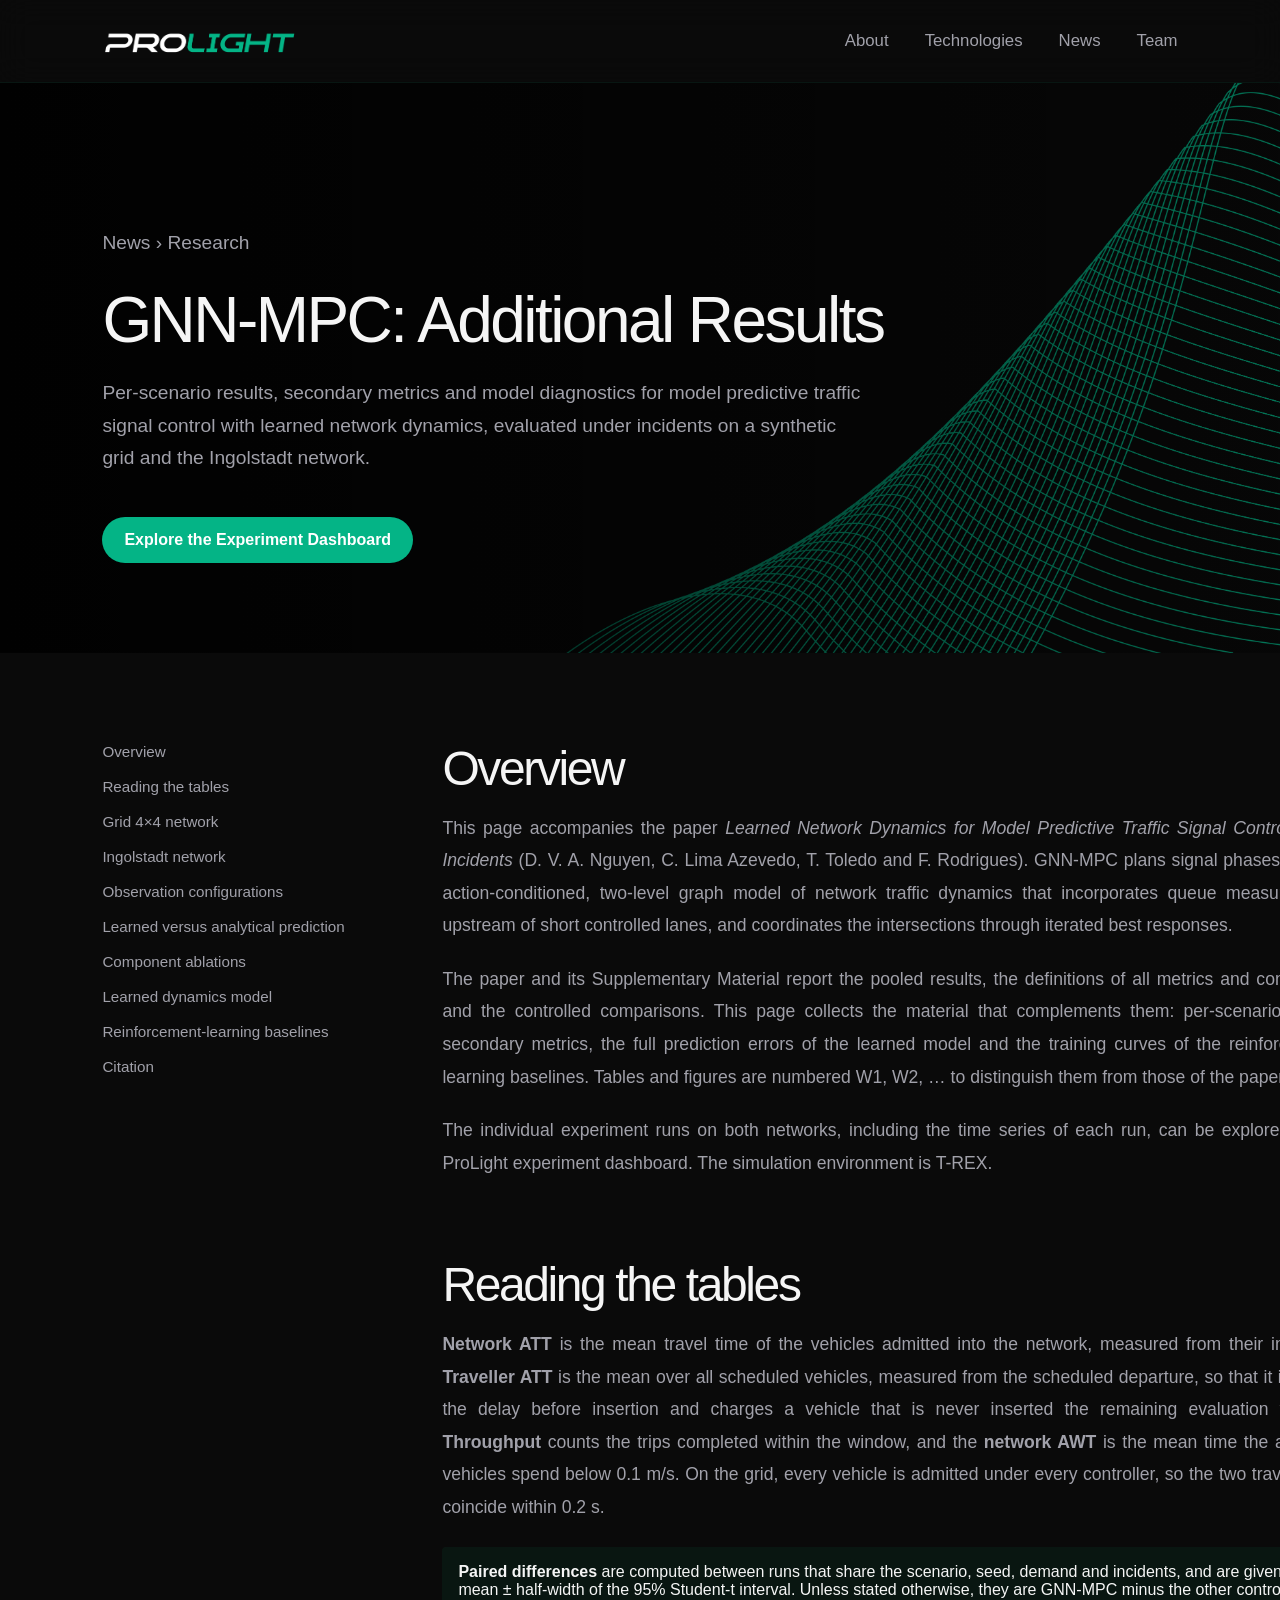
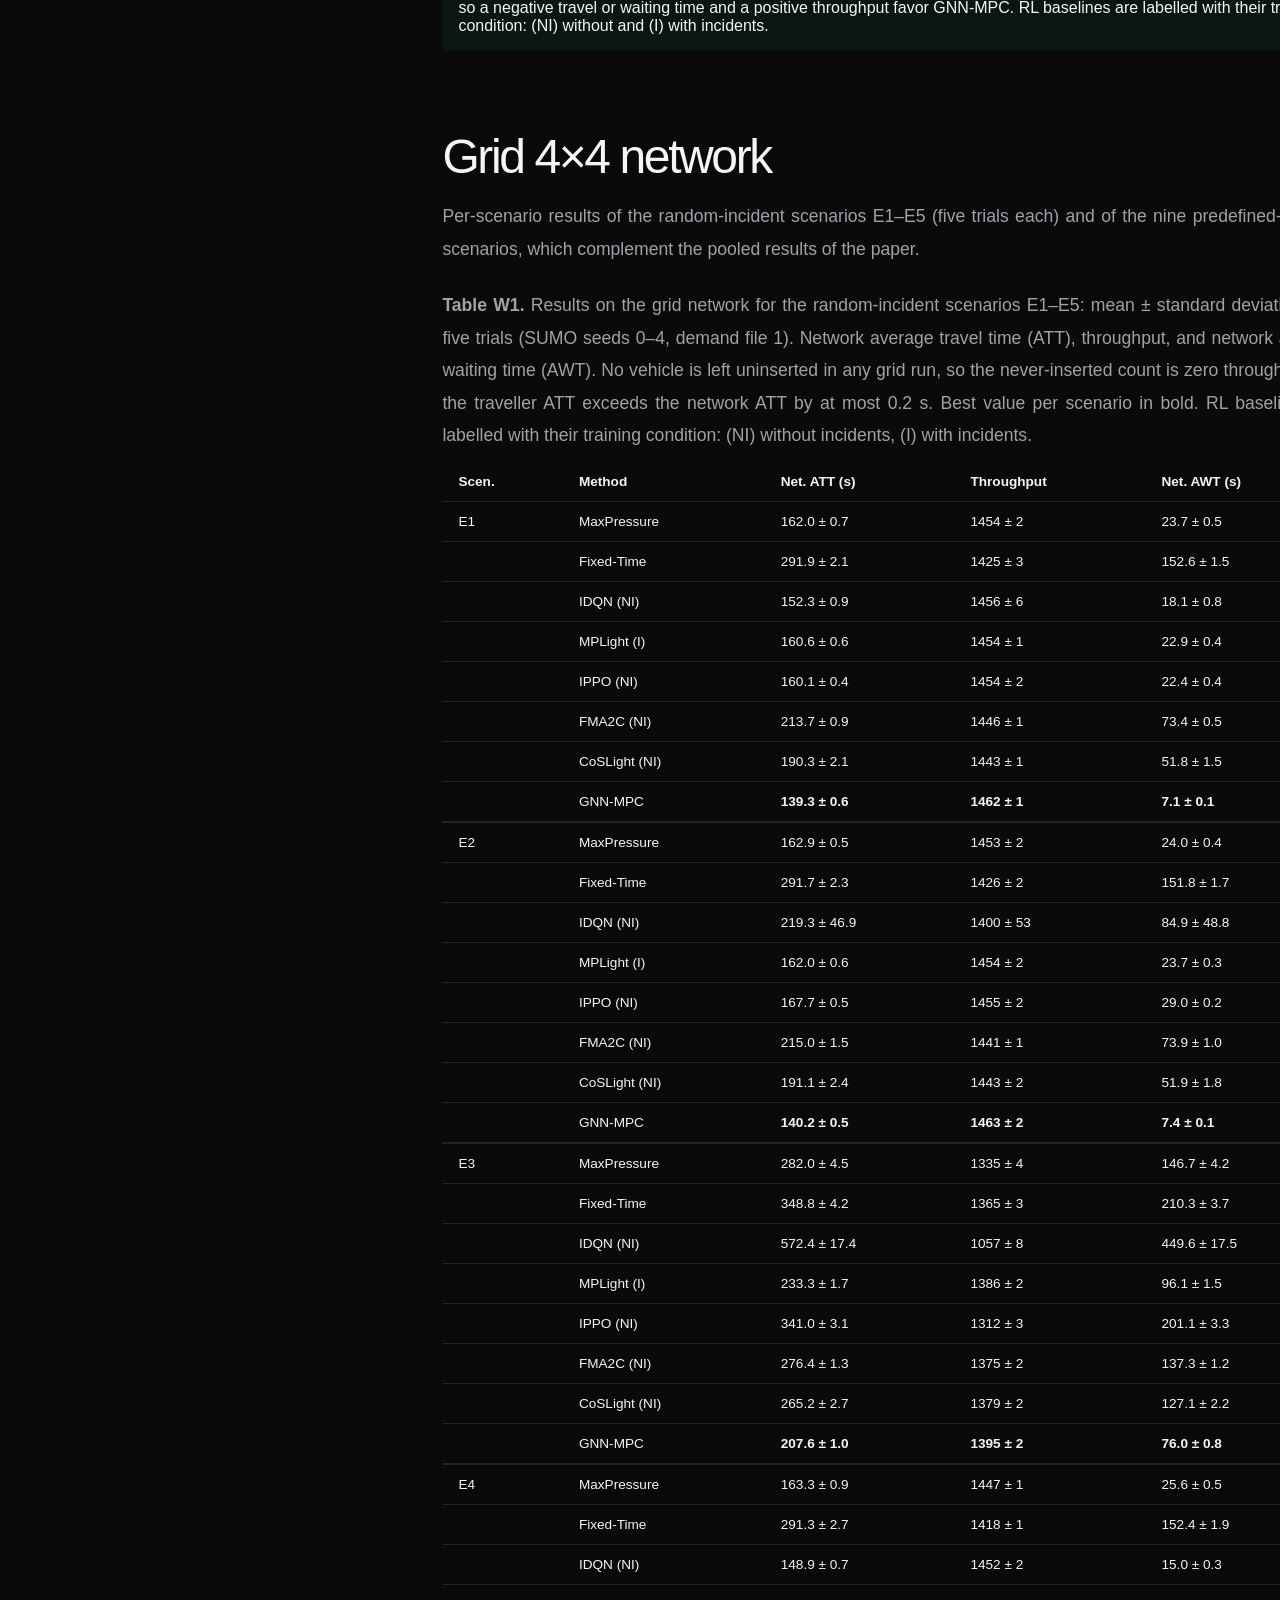
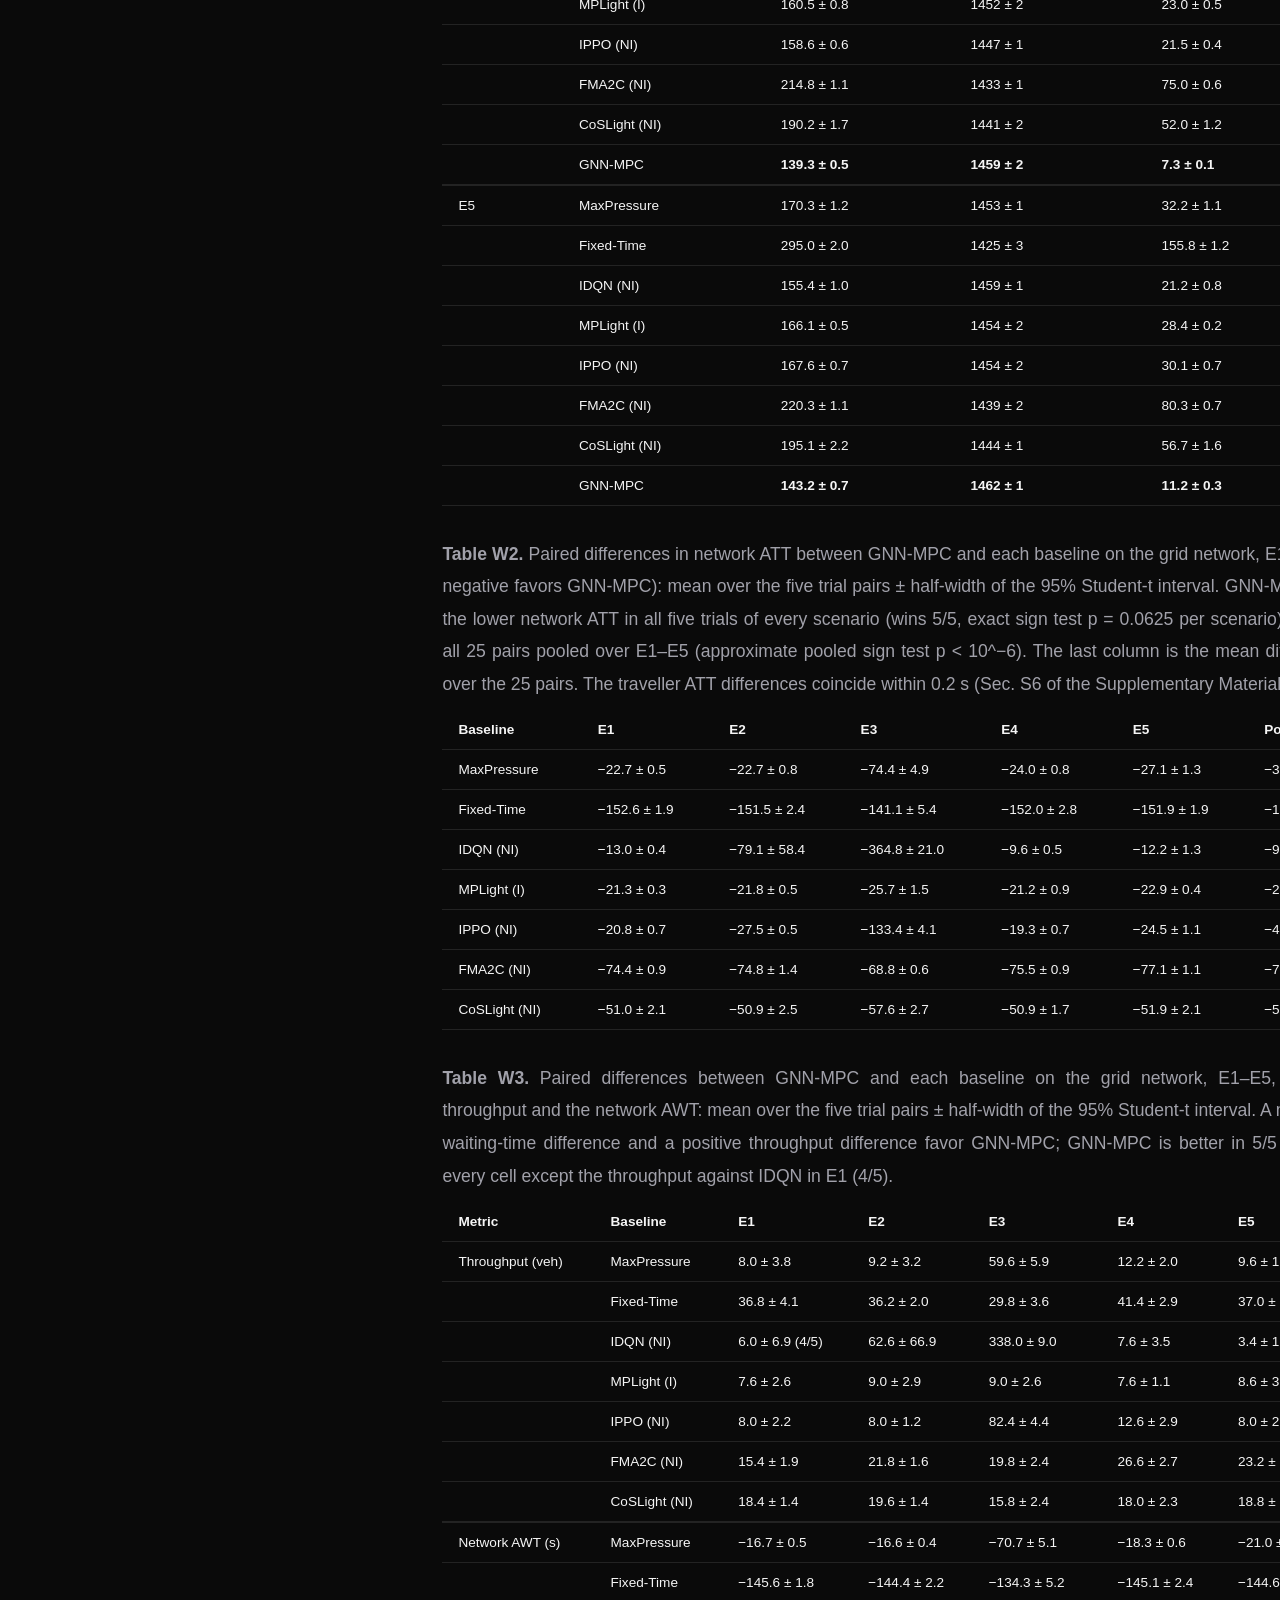
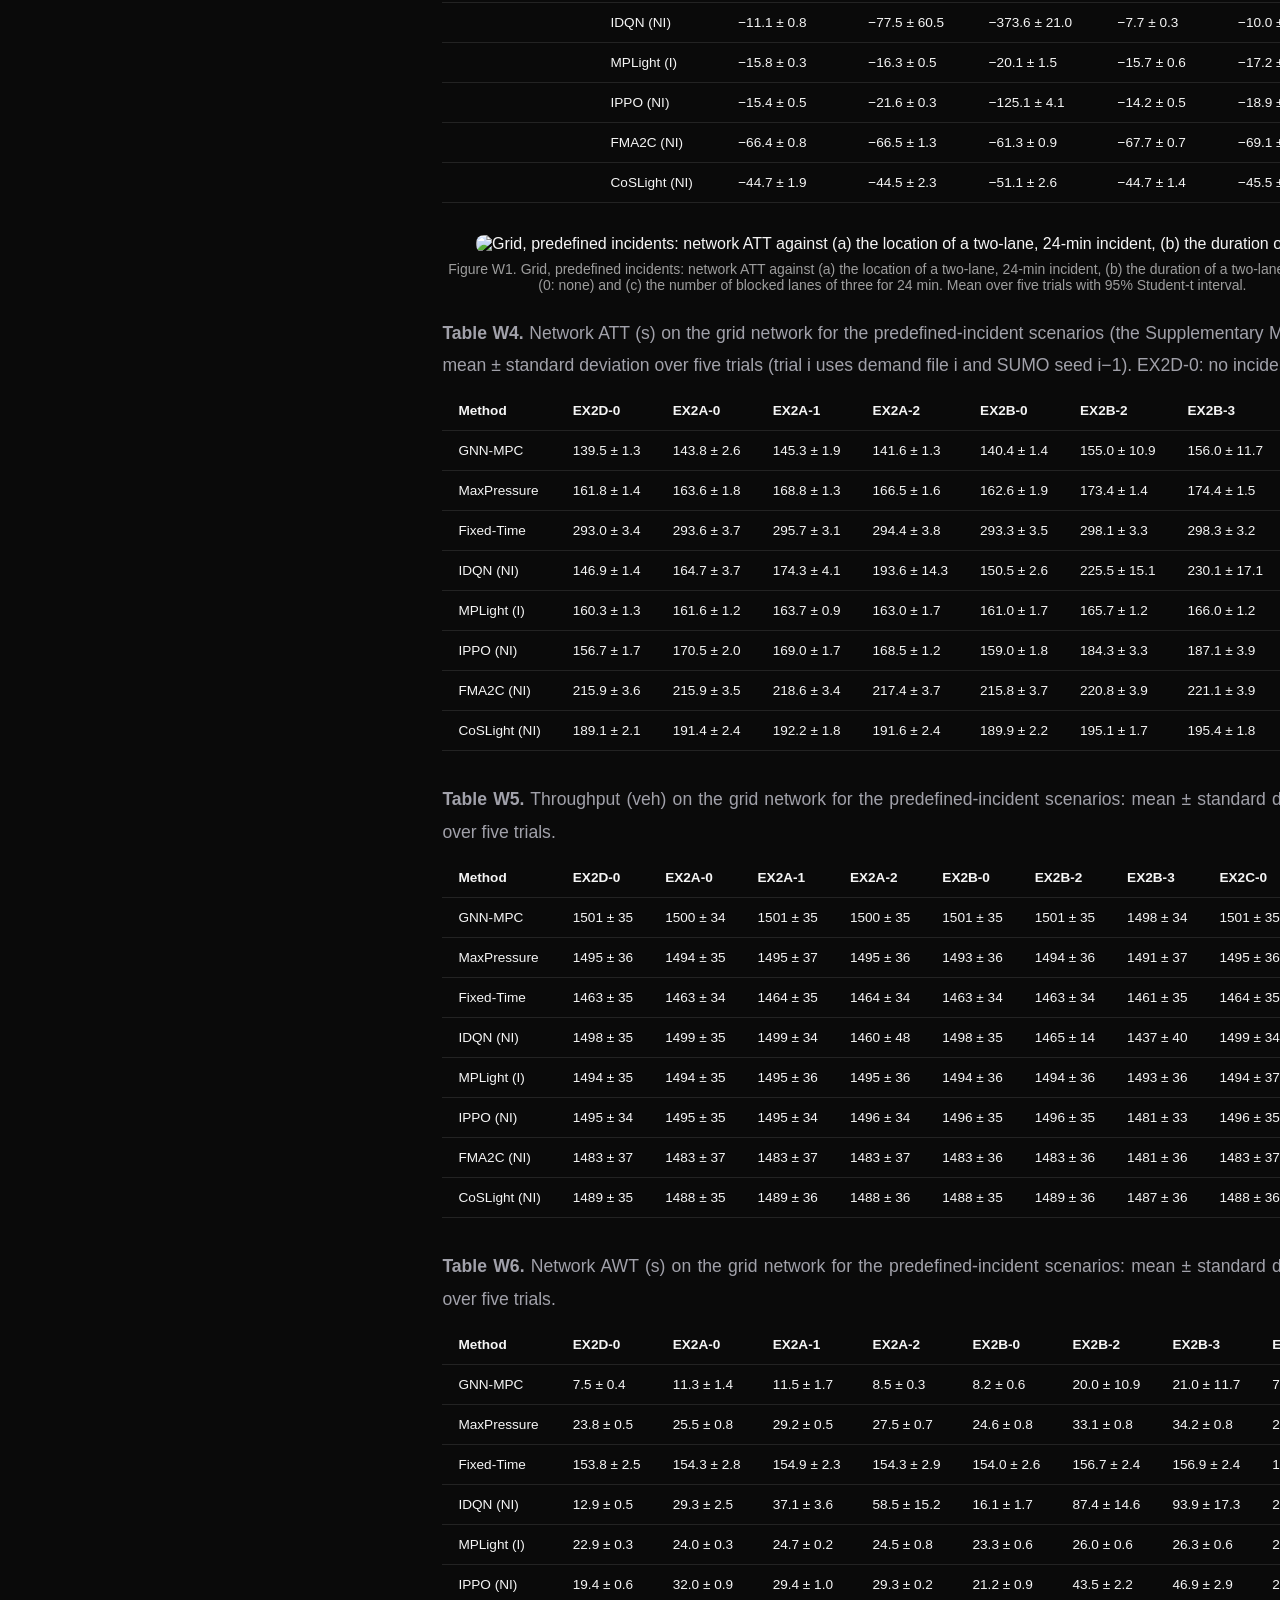
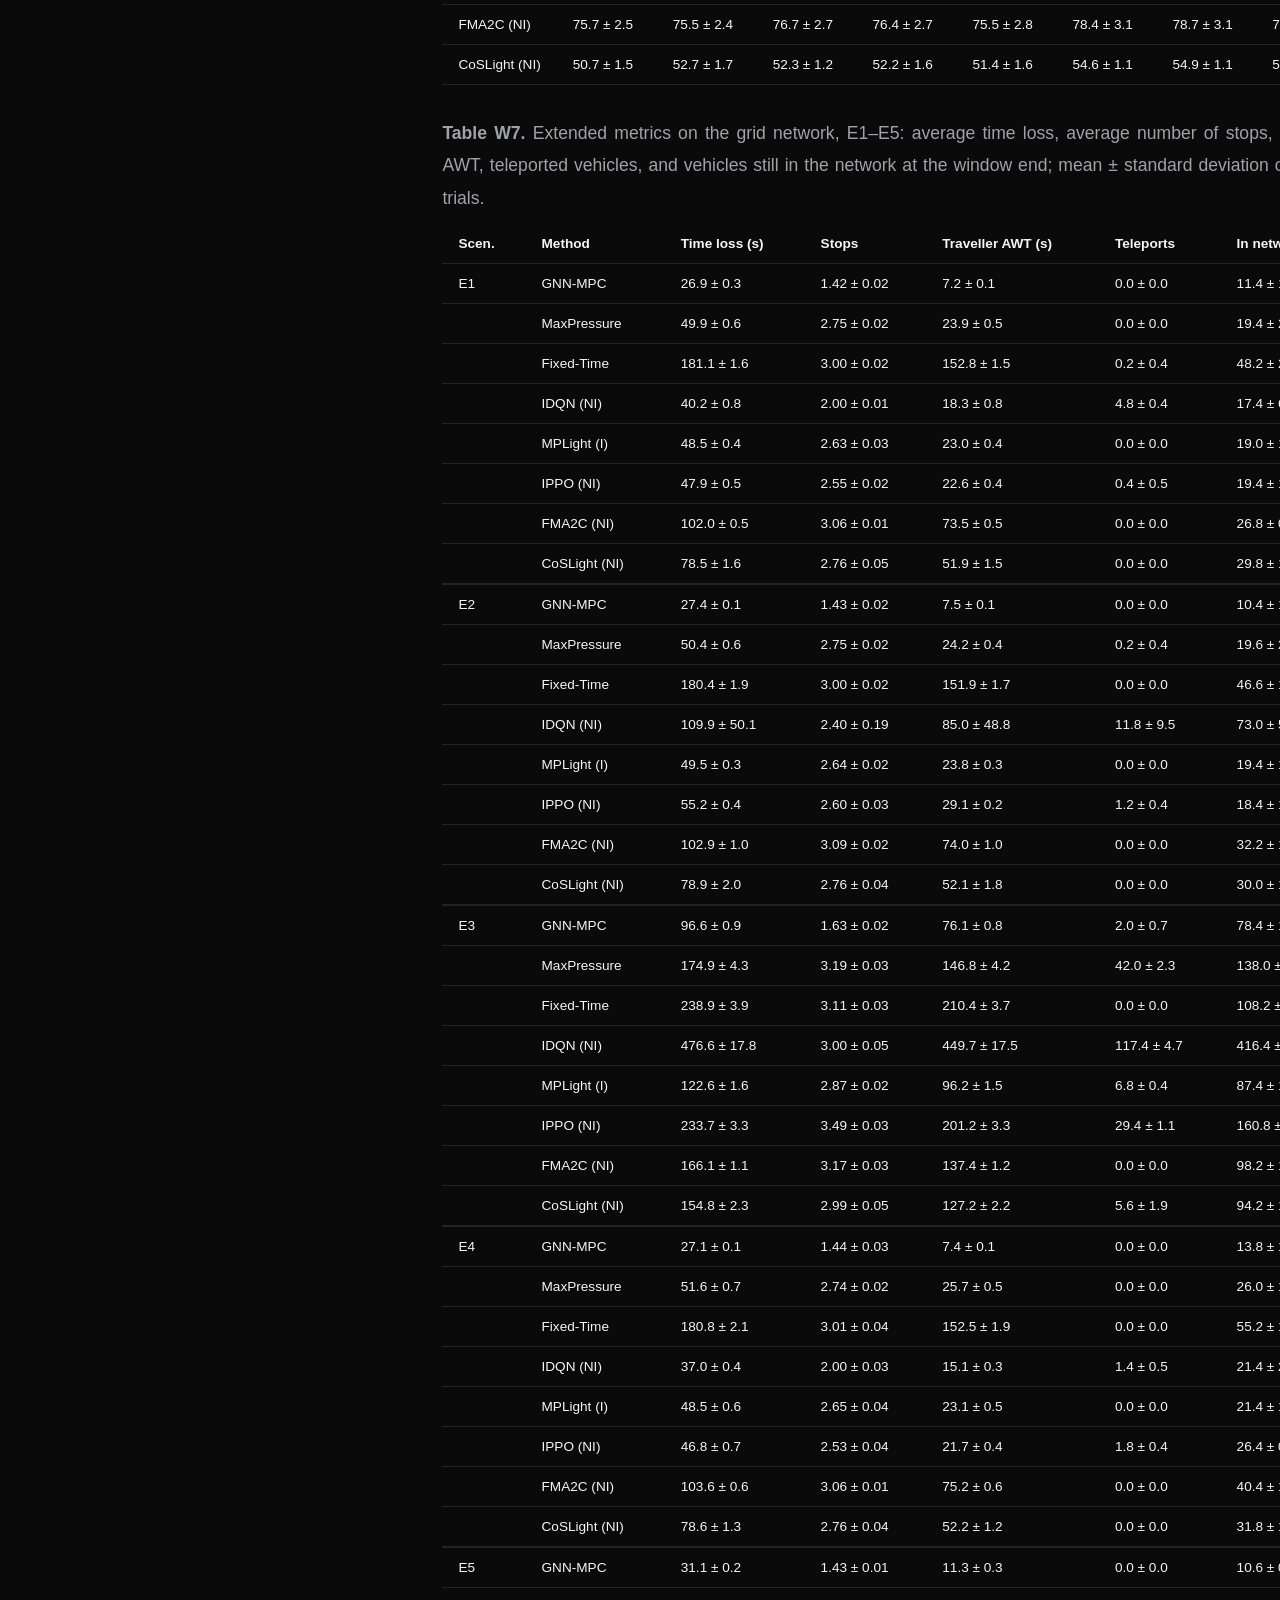
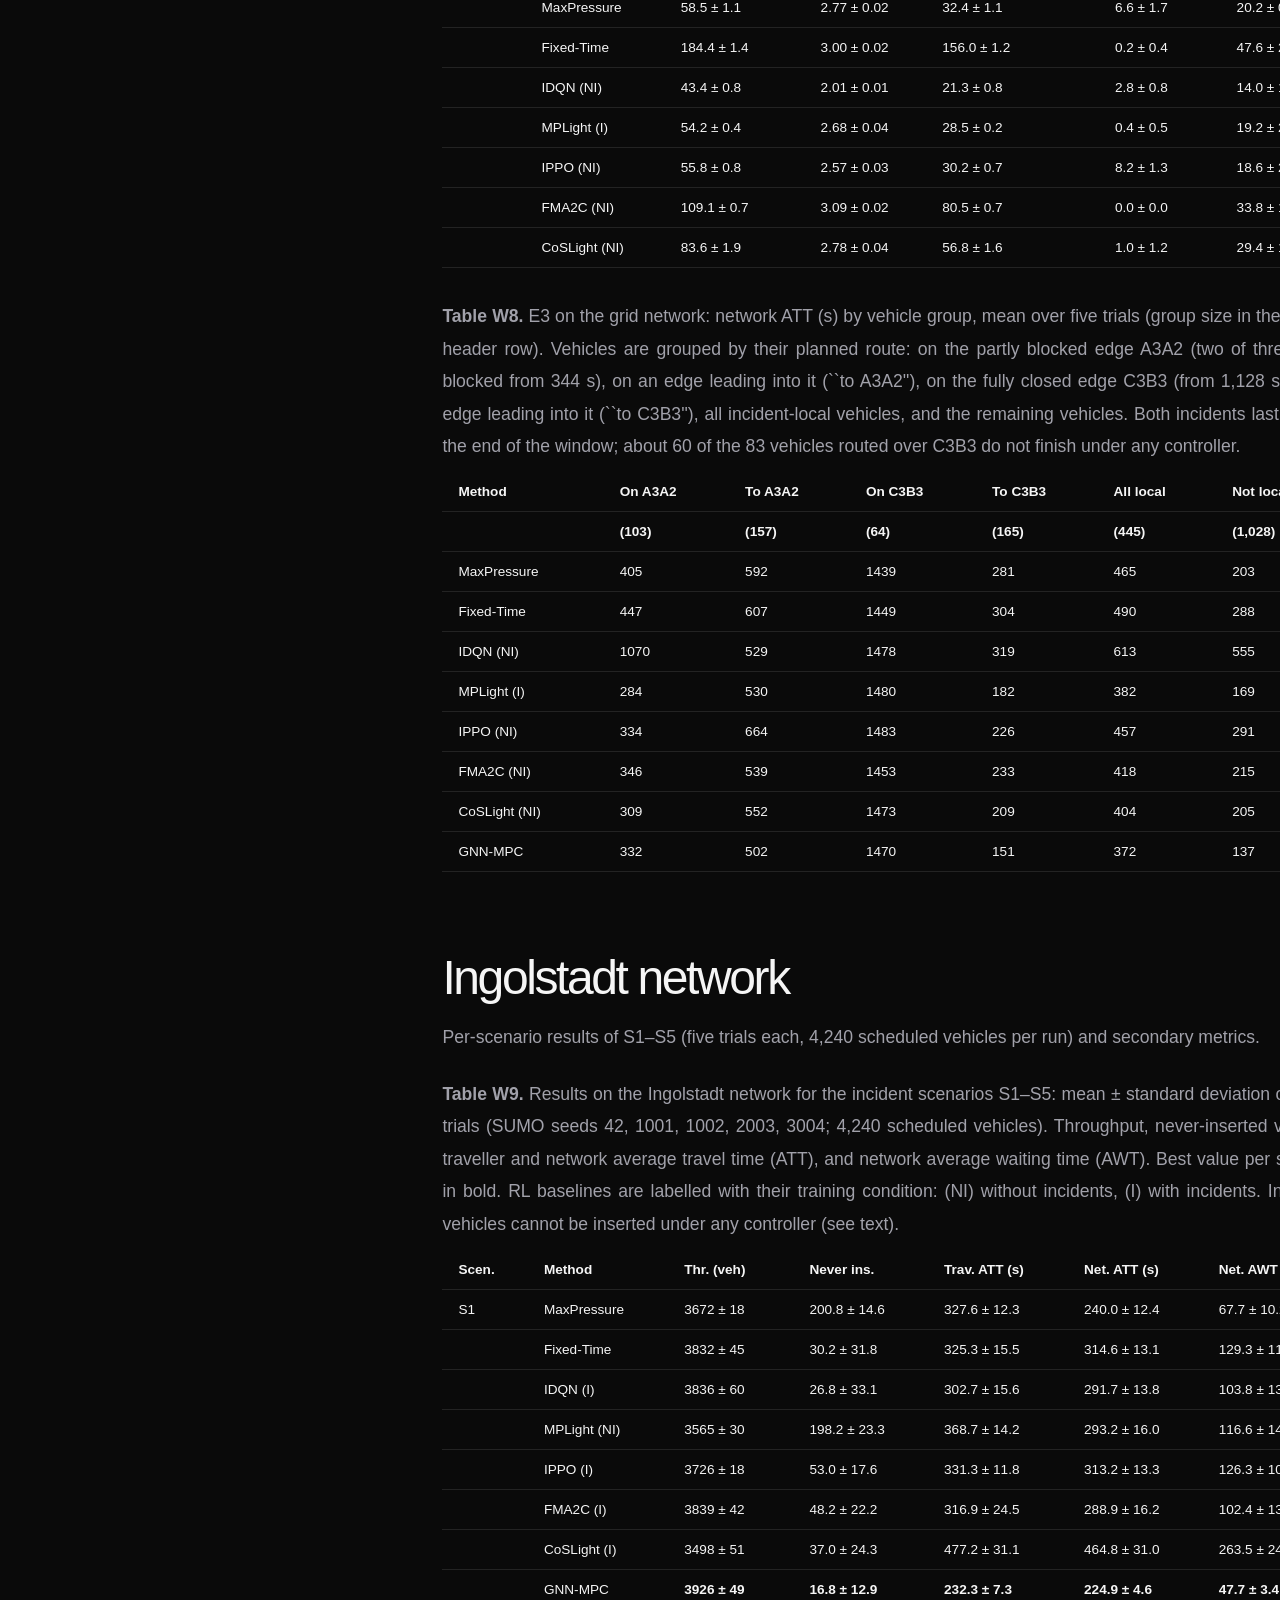
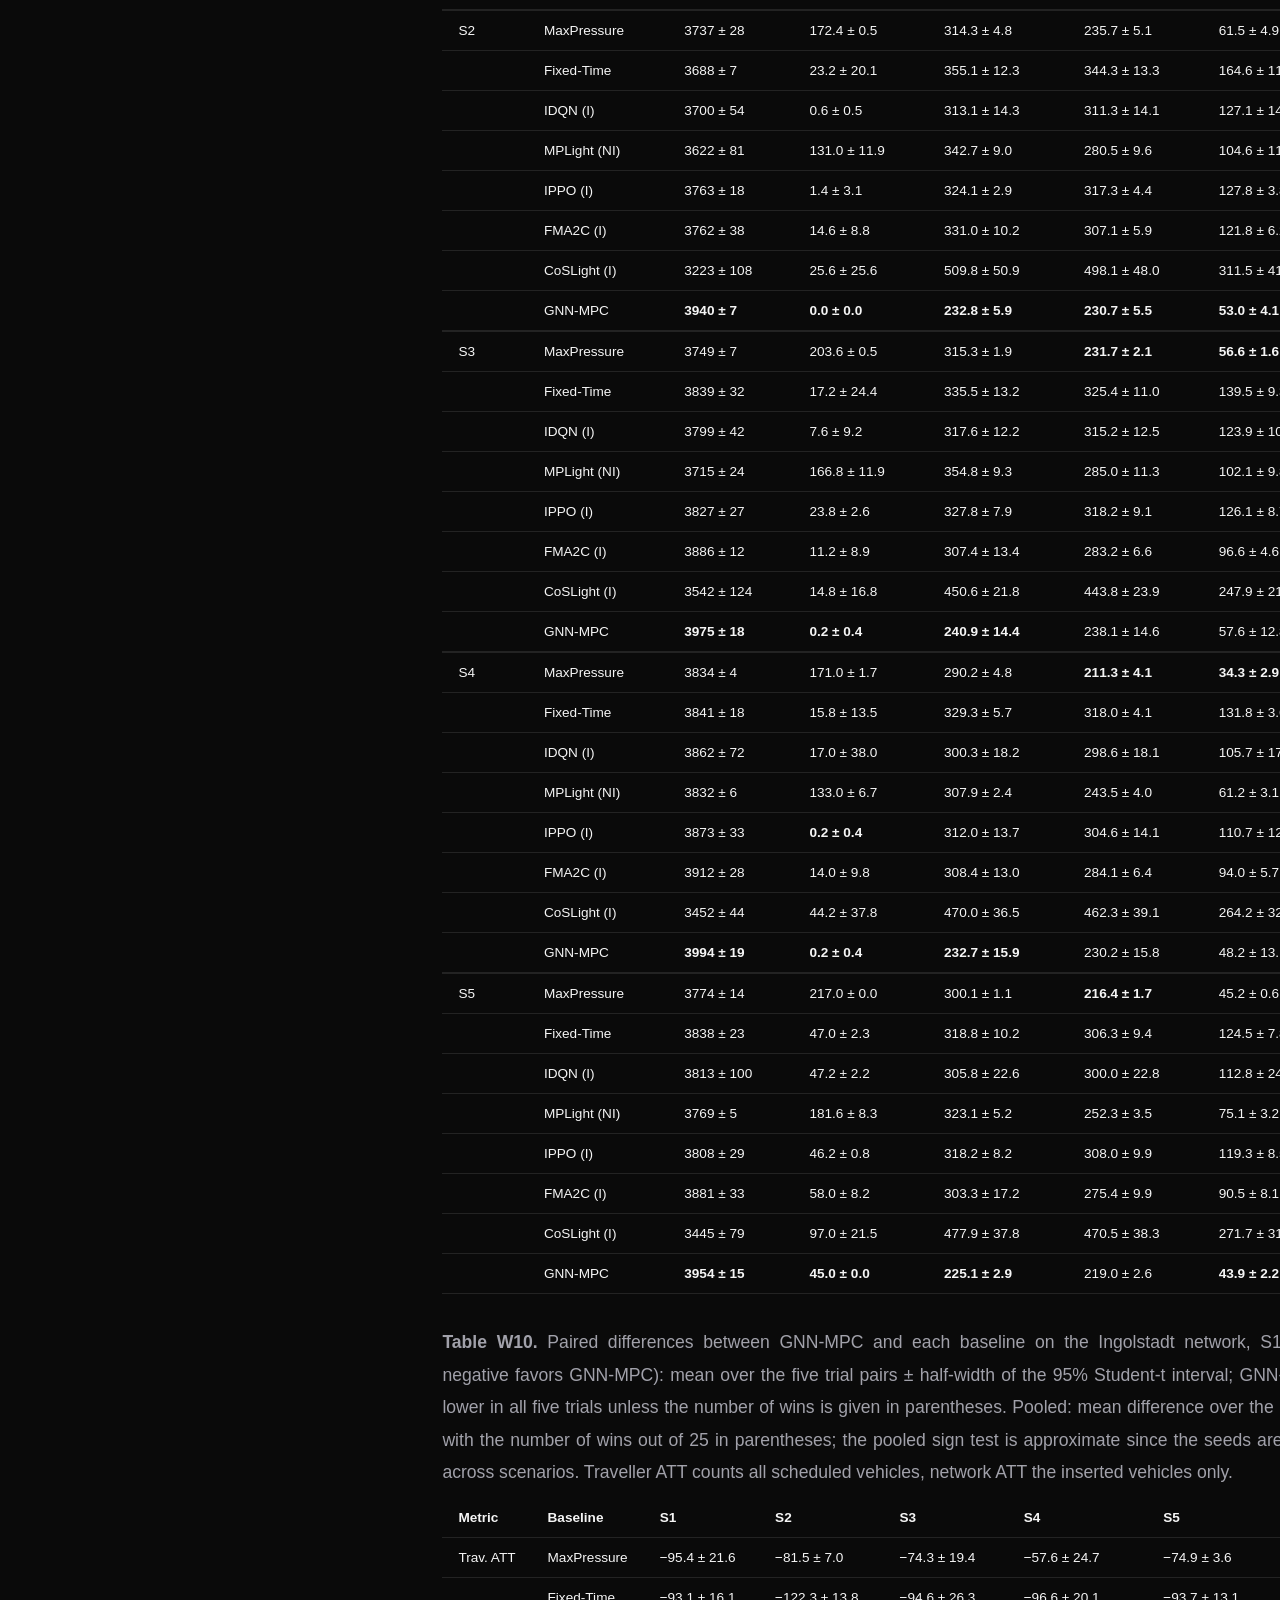
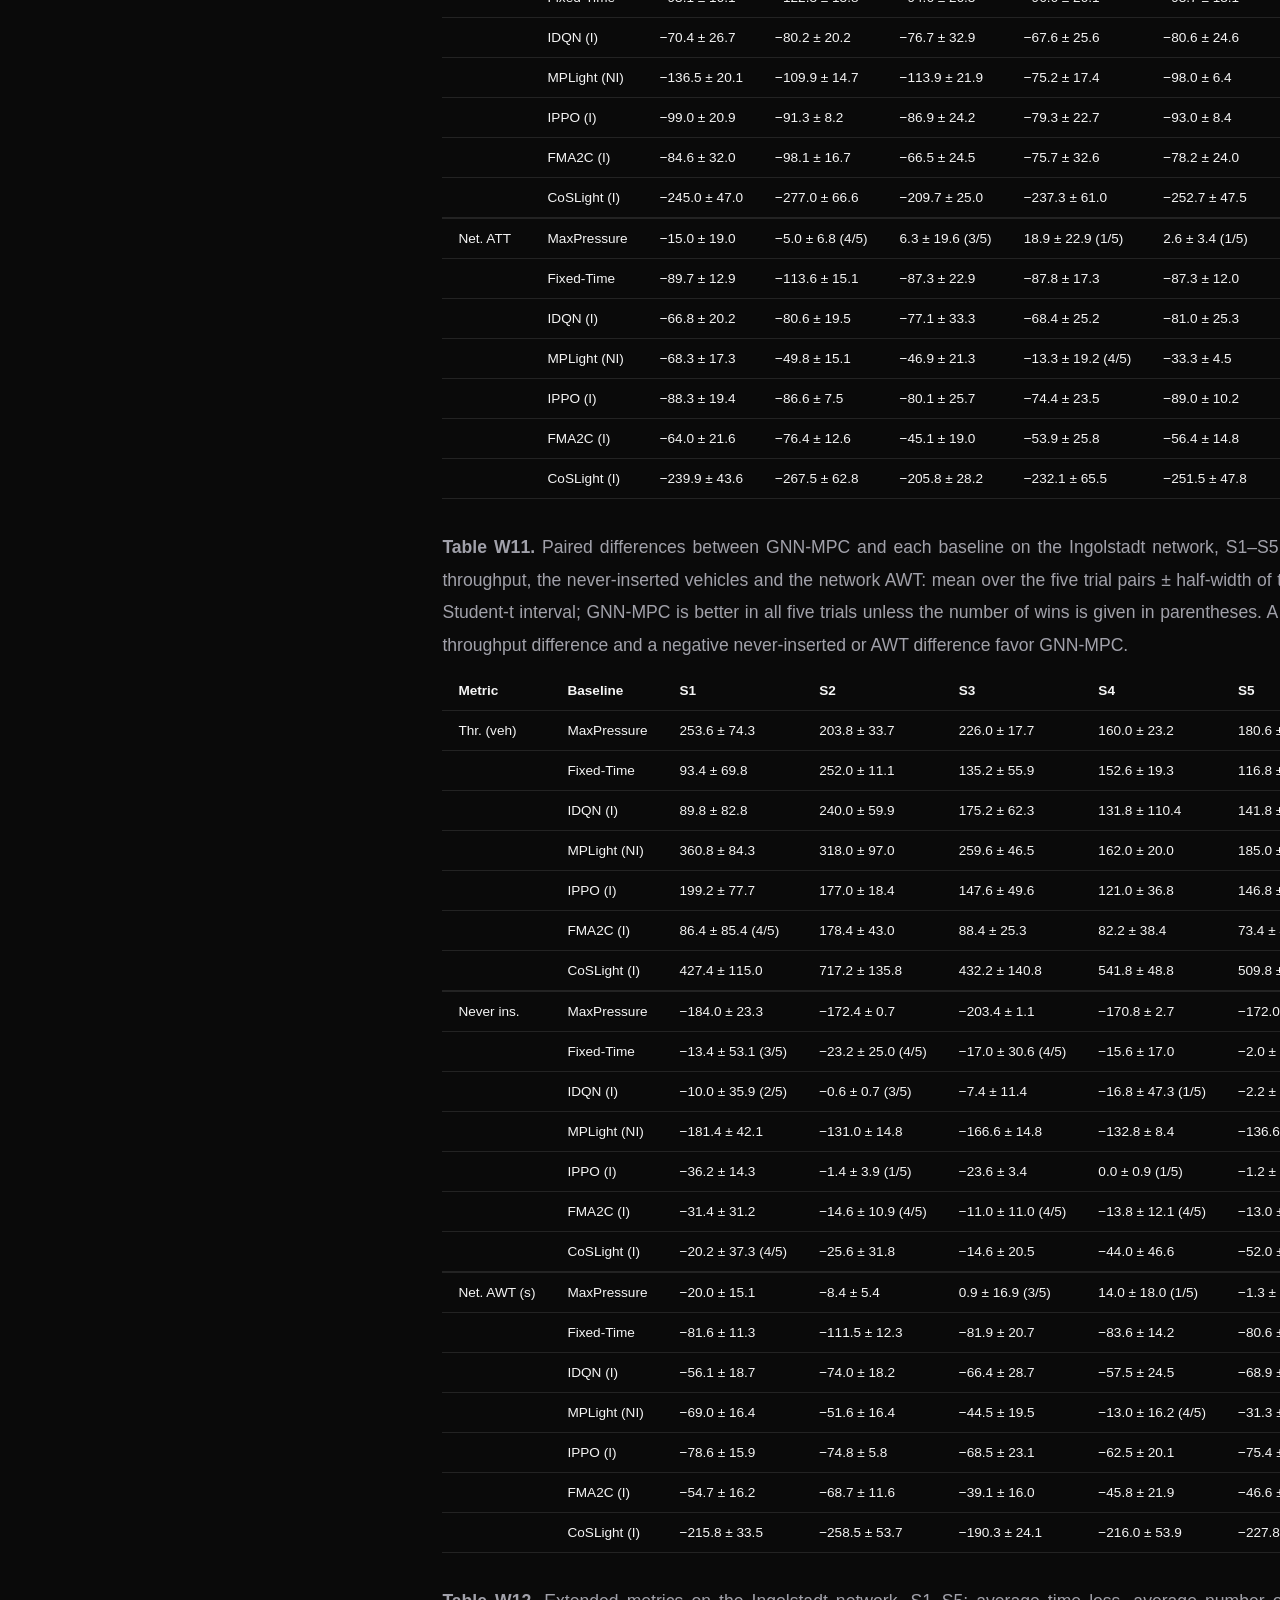
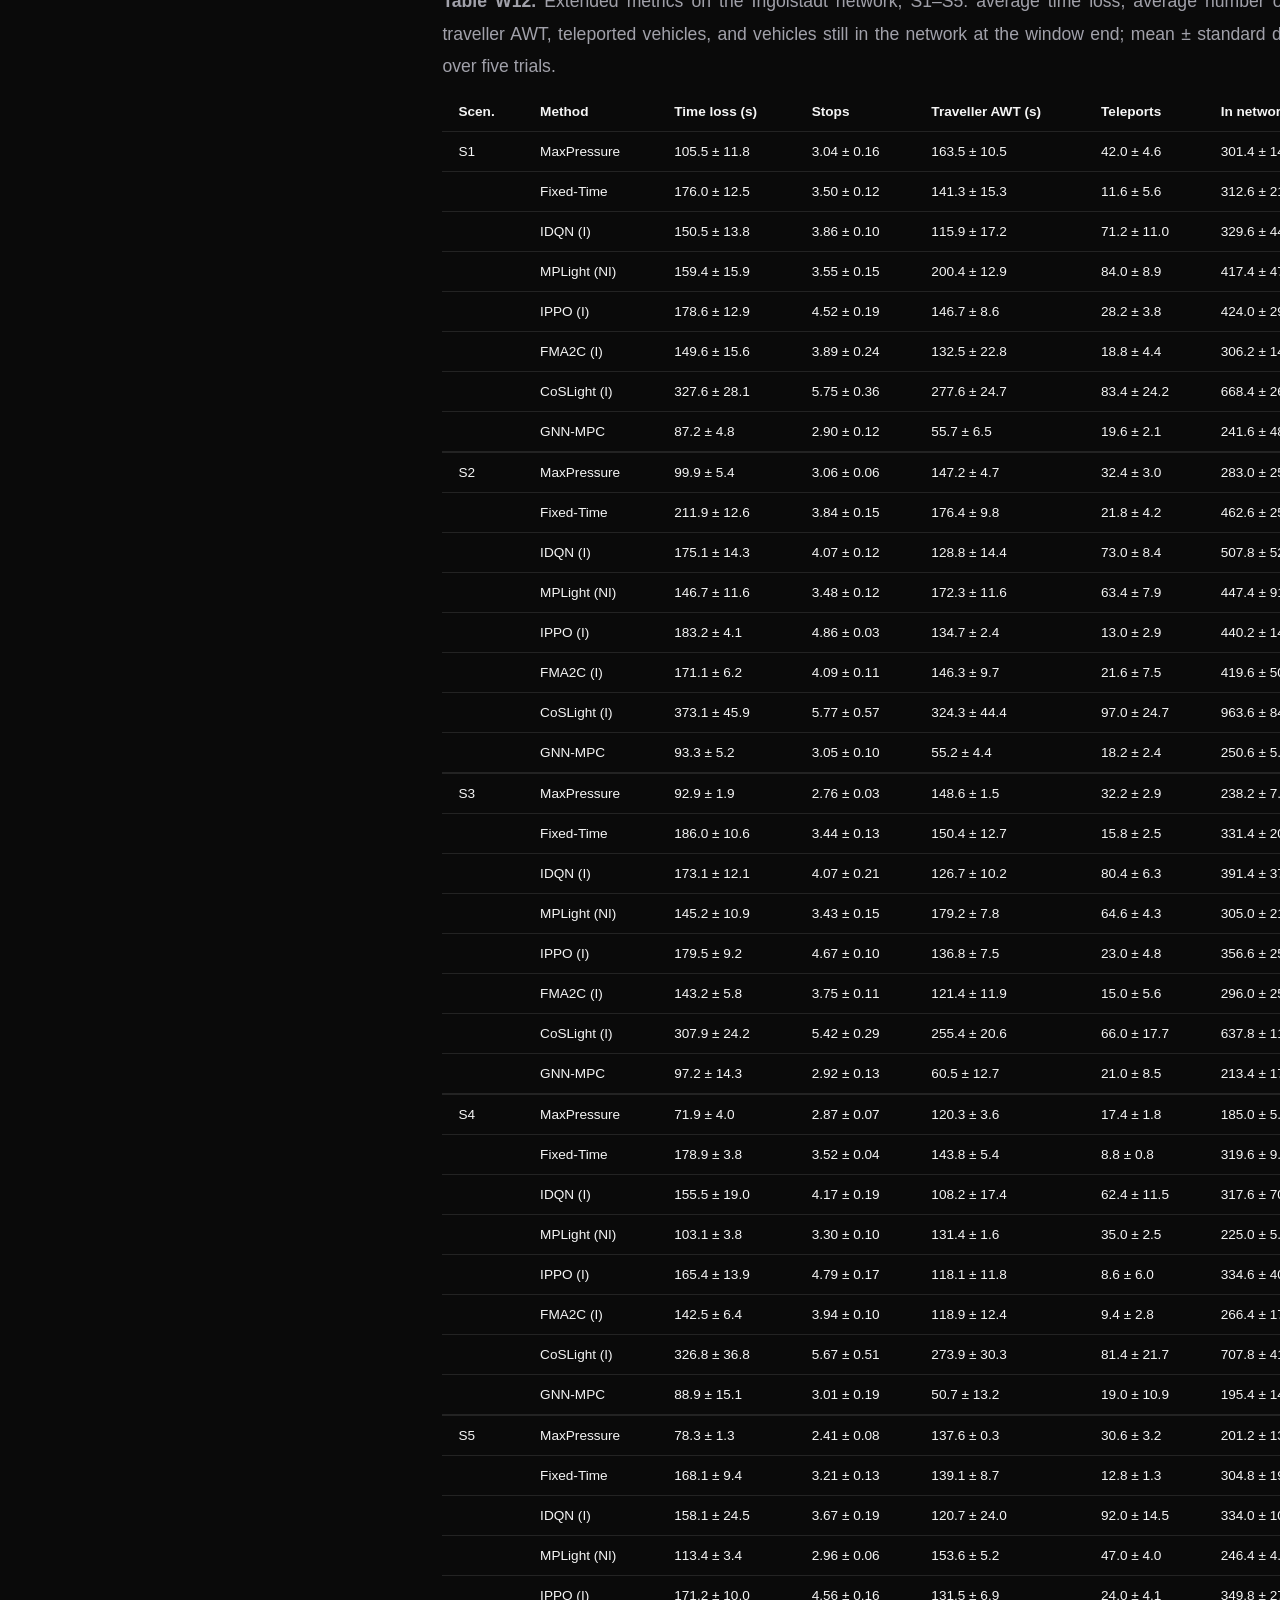
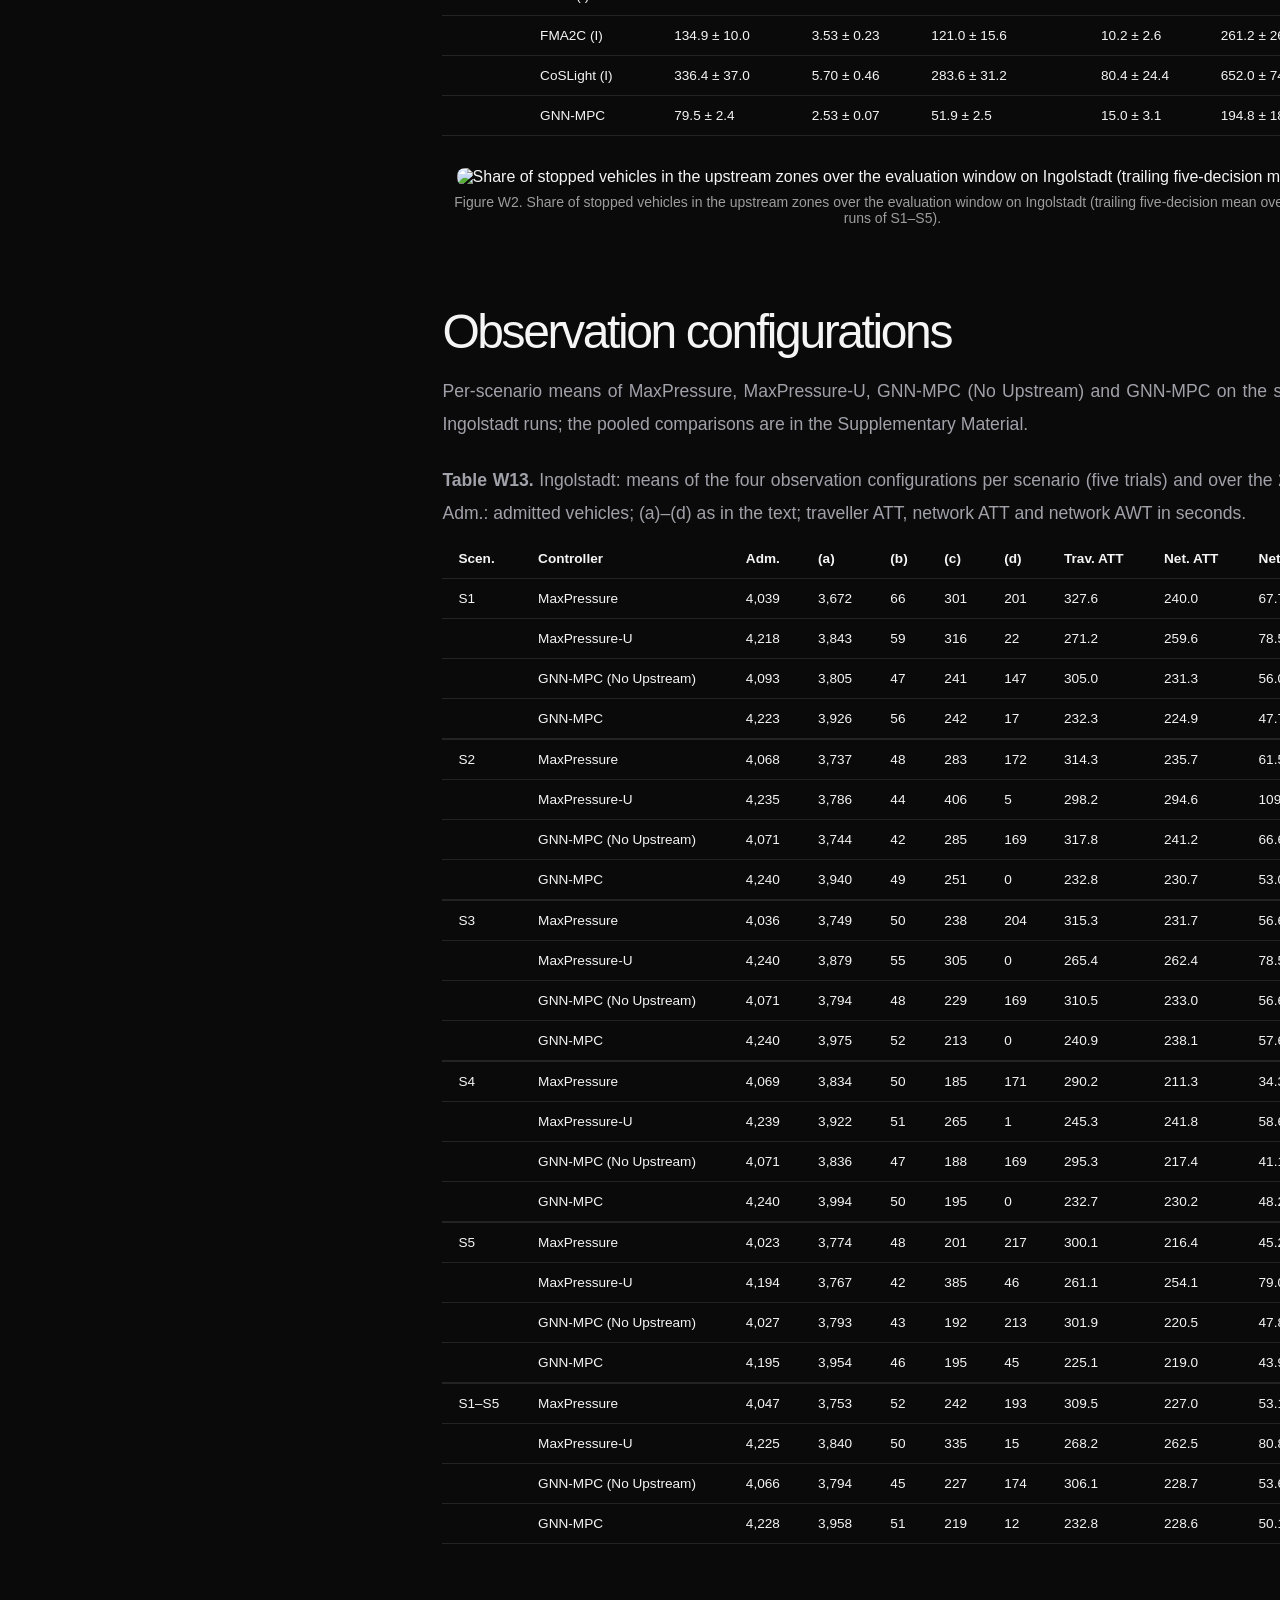
==== news/gnn_mpc/index.html @ 4022b1db "Add files via upload" ====
<!DOCTYPE html>
<html lang="en">
<head>
  <meta charset="UTF-8" />
  <meta name="viewport" content="width=device-width, initial-scale=1.0" />

  <title>GNN-MPC: Additional Results | ProLight</title>

  <meta name="description"
        content="Additional results for GNN-MPC, a receding-horizon traffic signal controller that plans with a learned network dynamics model: per-scenario tables, secondary metrics and model diagnostics on the grid and Ingolstadt networks under incidents." />

  <link rel="canonical" href="https://ai-prolight.eu/news/gnn-mpc/" />
  <link rel="icon" type="image/x-icon" href="/assets/logo/pl.ico" />
  <link rel="stylesheet" href="/style.css" />

  <link rel="preconnect" href="https://fonts.googleapis.com">
  <link rel="preconnect" href="https://fonts.gstatic.com" crossorigin>
  <link href="https://fonts.googleapis.com/css2?family=Geist:wght@400;500;600;700&display=swap" rel="stylesheet">
  <link href="https://api.fontshare.com/v2/css?f[]=general-sans@400,500,600,700&display=swap" rel="stylesheet">

  <style>
    /* page-specific additions to the blog styles: compact result tables */
    .blog-table-wrap { overflow-x: auto; margin: 1.5rem 0 2rem; }
    .blog-table td, .blog-table th { white-space: nowrap; font-size: 0.85rem; }
    .blog-table tr.sep td { padding: 0; height: 0; border-top: 1px solid rgba(255,255,255,0.25); }
    .table-note { font-size: 0.8rem; opacity: 0.75; margin-top: 0.4rem; }
    .blog-table-wrap .figure-caption { margin-bottom: 0.6rem; }
  </style>
</head>

<body id="top" class="dark">

<header class="navbar">
  <a href="/" class="logo">
    <img src="/assets/logo/Prolight-light.png" class="nav-logo-light" alt="ProLight">
    <img src="/assets/logo/Prolight-dark.png" class="nav-logo-dark" alt="ProLight">
  </a>

  <nav>
    <a href="/#vision">About</a>
    <a href="/#systems">Technologies</a>
    <a href="/#news">News</a>
    <a href="/#team">Team</a>
  </nav>
</header>

<main class="blog-page">

  <section class="blog-hero">
    <div class="blog-hero-content">
      <p class="breadcrumb">News › Research</p>

      <h1>GNN-MPC: Additional Results</h1>

      <p class="blog-hero-subtitle">
        Per-scenario results, secondary metrics and model diagnostics for
        model predictive traffic signal control with learned network dynamics,
        evaluated under incidents on a synthetic grid and the Ingolstadt network.
      </p>

      <a href="https://ai-prolight.eu/dashboard.html"
         class="btn primary blog-hero-btn"
         target="_blank">
        Explore the Experiment Dashboard
      </a>
    </div>
  </section>

  <section class="blog-content">

    <aside class="blog-sidebar">
      <a href="#overview">Overview</a>
      <a href="#reading">Reading the tables</a>
      <a href="#grid">Grid 4×4 network</a>
      <a href="#ingolstadt">Ingolstadt network</a>
      <a href="#observation">Observation configurations</a>
      <a href="#analytical">Learned versus analytical prediction</a>
      <a href="#ablations">Component ablations</a>
      <a href="#model">Learned dynamics model</a>
      <a href="#baselines">Reinforcement-learning baselines</a>
      <a href="#citation">Citation</a>
    </aside>

    <article class="blog-article">

      <section id="overview">
        <h2>Overview</h2>

        <p>
          This page accompanies the paper <em>Learned Network Dynamics for Model Predictive Traffic Signal Control under Incidents</em>
          (D. V. A. Nguyen, C. Lima Azevedo, T. Toledo and F. Rodrigues). GNN-MPC plans
          signal phases with an action-conditioned, two-level graph model of network traffic
          dynamics that incorporates queue measurements upstream of short controlled lanes,
          and coordinates the intersections through iterated best responses.
        </p>

        <p>
          The paper and its Supplementary Material report the pooled results, the
          definitions of all metrics and controllers, and the controlled comparisons. This page
          collects the material that complements them: per-scenario tables, secondary metrics,
          the full prediction errors of the learned model and the training curves of the
          reinforcement-learning baselines. Tables and figures are numbered W1, W2, … to
          distinguish them from those of the paper.
        </p>

        <p>
          The individual experiment runs on both networks, including the time series of each
          run, can be explored in the
          <a href="https://ai-prolight.eu/dashboard.html" target="_blank">ProLight experiment dashboard</a>.
          The simulation environment is
          <a href="https://ai-prolight.eu/news/trex/">T-REX</a>.
        </p>
      </section>

      <section id="reading">
        <h2>Reading the tables</h2>

        <p>
          <strong>Network ATT</strong> is the mean travel time of the vehicles admitted into the
          network, measured from their insertion. <strong>Traveller ATT</strong> is the mean over
          all scheduled vehicles, measured from the scheduled departure, so that it includes the
          delay before insertion and charges a vehicle that is never inserted the remaining
          evaluation window. <strong>Throughput</strong> counts the trips completed within the
          window, and the <strong>network AWT</strong> is the mean time the admitted vehicles spend
          below 0.1&nbsp;m/s. On the grid, every vehicle is admitted under every controller, so the
          two travel times coincide within 0.2&nbsp;s.
        </p>

        <div class="blog-callout">
          <strong>Paired differences</strong> are computed between runs that share the scenario,
          seed, demand and incidents, and are given as mean ± half-width of the 95% Student-t
          interval. Unless stated otherwise, they are GNN-MPC minus the other controller, so a
          negative travel or waiting time and a positive throughput favor GNN-MPC. RL baselines
          are labelled with their training condition: (NI) without and (I) with incidents.
        </div>
      </section>

      <section id="grid">
        <h2>Grid 4×4 network</h2>
        <p>Per-scenario results of the random-incident scenarios E1–E5 (five trials each) and of the nine predefined-incident scenarios, which complement the pooled results of the paper.</p>
<div class="blog-table-wrap" id="tab-supp_grid_main">
<p class="figure-caption"><strong>Table W1.</strong> Results on the grid network for the random-incident scenarios E1–E5: mean ± standard deviation over five trials (SUMO seeds 0–4, demand file 1). Network average travel time (ATT), throughput, and network average waiting time (AWT). No vehicle is left uninserted in any grid run, so the never-inserted count is zero throughout and the traveller ATT exceeds the network ATT by at most 0.2 s. Best value per scenario in bold. RL baselines are labelled with their training condition: (NI) without incidents, (I) with incidents.</p>
<table class="blog-table">
<thead><tr><th><strong>Scen.</strong></th><th><strong>Method</strong></th><th><strong>Net. ATT (s)</strong></th><th><strong>Throughput</strong></th><th><strong>Net. AWT (s)</strong></th></tr></thead>
<tbody>
<tr><td>E1</td><td>MaxPressure</td><td>162.0 ± 0.7</td><td>1454 ± 2</td><td>23.7 ± 0.5</td></tr>
<tr><td></td><td>Fixed-Time</td><td>291.9 ± 2.1</td><td>1425 ± 3</td><td>152.6 ± 1.5</td></tr>
<tr><td></td><td>IDQN (NI)</td><td>152.3 ± 0.9</td><td>1456 ± 6</td><td>18.1 ± 0.8</td></tr>
<tr><td></td><td>MPLight (I)</td><td>160.6 ± 0.6</td><td>1454 ± 1</td><td>22.9 ± 0.4</td></tr>
<tr><td></td><td>IPPO (NI)</td><td>160.1 ± 0.4</td><td>1454 ± 2</td><td>22.4 ± 0.4</td></tr>
<tr><td></td><td>FMA2C (NI)</td><td>213.7 ± 0.9</td><td>1446 ± 1</td><td>73.4 ± 0.5</td></tr>
<tr><td></td><td>CoSLight (NI)</td><td>190.3 ± 2.1</td><td>1443 ± 1</td><td>51.8 ± 1.5</td></tr>
<tr><td></td><td>GNN-MPC</td><td><strong>139.3 ± 0.6</strong></td><td><strong>1462 ± 1</strong></td><td><strong>7.1 ± 0.1</strong></td></tr>
<tr class="sep"><td colspan="20"></td></tr>
<tr><td>E2</td><td>MaxPressure</td><td>162.9 ± 0.5</td><td>1453 ± 2</td><td>24.0 ± 0.4</td></tr>
<tr><td></td><td>Fixed-Time</td><td>291.7 ± 2.3</td><td>1426 ± 2</td><td>151.8 ± 1.7</td></tr>
<tr><td></td><td>IDQN (NI)</td><td>219.3 ± 46.9</td><td>1400 ± 53</td><td>84.9 ± 48.8</td></tr>
<tr><td></td><td>MPLight (I)</td><td>162.0 ± 0.6</td><td>1454 ± 2</td><td>23.7 ± 0.3</td></tr>
<tr><td></td><td>IPPO (NI)</td><td>167.7 ± 0.5</td><td>1455 ± 2</td><td>29.0 ± 0.2</td></tr>
<tr><td></td><td>FMA2C (NI)</td><td>215.0 ± 1.5</td><td>1441 ± 1</td><td>73.9 ± 1.0</td></tr>
<tr><td></td><td>CoSLight (NI)</td><td>191.1 ± 2.4</td><td>1443 ± 2</td><td>51.9 ± 1.8</td></tr>
<tr><td></td><td>GNN-MPC</td><td><strong>140.2 ± 0.5</strong></td><td><strong>1463 ± 2</strong></td><td><strong>7.4 ± 0.1</strong></td></tr>
<tr class="sep"><td colspan="20"></td></tr>
<tr><td>E3</td><td>MaxPressure</td><td>282.0 ± 4.5</td><td>1335 ± 4</td><td>146.7 ± 4.2</td></tr>
<tr><td></td><td>Fixed-Time</td><td>348.8 ± 4.2</td><td>1365 ± 3</td><td>210.3 ± 3.7</td></tr>
<tr><td></td><td>IDQN (NI)</td><td>572.4 ± 17.4</td><td>1057 ± 8</td><td>449.6 ± 17.5</td></tr>
<tr><td></td><td>MPLight (I)</td><td>233.3 ± 1.7</td><td>1386 ± 2</td><td>96.1 ± 1.5</td></tr>
<tr><td></td><td>IPPO (NI)</td><td>341.0 ± 3.1</td><td>1312 ± 3</td><td>201.1 ± 3.3</td></tr>
<tr><td></td><td>FMA2C (NI)</td><td>276.4 ± 1.3</td><td>1375 ± 2</td><td>137.3 ± 1.2</td></tr>
<tr><td></td><td>CoSLight (NI)</td><td>265.2 ± 2.7</td><td>1379 ± 2</td><td>127.1 ± 2.2</td></tr>
<tr><td></td><td>GNN-MPC</td><td><strong>207.6 ± 1.0</strong></td><td><strong>1395 ± 2</strong></td><td><strong>76.0 ± 0.8</strong></td></tr>
<tr class="sep"><td colspan="20"></td></tr>
<tr><td>E4</td><td>MaxPressure</td><td>163.3 ± 0.9</td><td>1447 ± 1</td><td>25.6 ± 0.5</td></tr>
<tr><td></td><td>Fixed-Time</td><td>291.3 ± 2.7</td><td>1418 ± 1</td><td>152.4 ± 1.9</td></tr>
<tr><td></td><td>IDQN (NI)</td><td>148.9 ± 0.7</td><td>1452 ± 2</td><td>15.0 ± 0.3</td></tr>
<tr><td></td><td>MPLight (I)</td><td>160.5 ± 0.8</td><td>1452 ± 2</td><td>23.0 ± 0.5</td></tr>
<tr><td></td><td>IPPO (NI)</td><td>158.6 ± 0.6</td><td>1447 ± 1</td><td>21.5 ± 0.4</td></tr>
<tr><td></td><td>FMA2C (NI)</td><td>214.8 ± 1.1</td><td>1433 ± 1</td><td>75.0 ± 0.6</td></tr>
<tr><td></td><td>CoSLight (NI)</td><td>190.2 ± 1.7</td><td>1441 ± 2</td><td>52.0 ± 1.2</td></tr>
<tr><td></td><td>GNN-MPC</td><td><strong>139.3 ± 0.5</strong></td><td><strong>1459 ± 2</strong></td><td><strong>7.3 ± 0.1</strong></td></tr>
<tr class="sep"><td colspan="20"></td></tr>
<tr><td>E5</td><td>MaxPressure</td><td>170.3 ± 1.2</td><td>1453 ± 1</td><td>32.2 ± 1.1</td></tr>
<tr><td></td><td>Fixed-Time</td><td>295.0 ± 2.0</td><td>1425 ± 3</td><td>155.8 ± 1.2</td></tr>
<tr><td></td><td>IDQN (NI)</td><td>155.4 ± 1.0</td><td>1459 ± 1</td><td>21.2 ± 0.8</td></tr>
<tr><td></td><td>MPLight (I)</td><td>166.1 ± 0.5</td><td>1454 ± 2</td><td>28.4 ± 0.2</td></tr>
<tr><td></td><td>IPPO (NI)</td><td>167.6 ± 0.7</td><td>1454 ± 2</td><td>30.1 ± 0.7</td></tr>
<tr><td></td><td>FMA2C (NI)</td><td>220.3 ± 1.1</td><td>1439 ± 2</td><td>80.3 ± 0.7</td></tr>
<tr><td></td><td>CoSLight (NI)</td><td>195.1 ± 2.2</td><td>1444 ± 1</td><td>56.7 ± 1.6</td></tr>
<tr><td></td><td>GNN-MPC</td><td><strong>143.2 ± 0.7</strong></td><td><strong>1462 ± 1</strong></td><td><strong>11.2 ± 0.3</strong></td></tr>
</tbody></table>
</div>
<div class="blog-table-wrap" id="tab-supp_grid_paired">
<p class="figure-caption"><strong>Table W2.</strong> Paired differences in network ATT between GNN-MPC and each baseline on the grid network, E1–E5 (s; negative favors GNN-MPC): mean over the five trial pairs ± half-width of the 95% Student-t interval. GNN-MPC has the lower network ATT in all five trials of every scenario (wins 5/5, exact sign test p = 0.0625 per scenario), and in all 25 pairs pooled over E1–E5 (approximate pooled sign test p < 10^−6). The last column is the mean difference over the 25 pairs. The traveller ATT differences coincide within 0.2 s (Sec. S6 of the Supplementary Material).</p>
<table class="blog-table">
<thead><tr><th><strong>Baseline</strong></th><th><strong>E1</strong></th><th><strong>E2</strong></th><th><strong>E3</strong></th><th><strong>E4</strong></th><th><strong>E5</strong></th><th><strong>Pooled</strong></th></tr></thead>
<tbody>
<tr><td>MaxPressure</td><td>−22.7 ± 0.5</td><td>−22.7 ± 0.8</td><td>−74.4 ± 4.9</td><td>−24.0 ± 0.8</td><td>−27.1 ± 1.3</td><td>−34.2</td></tr>
<tr><td>Fixed-Time</td><td>−152.6 ± 1.9</td><td>−151.5 ± 2.4</td><td>−141.1 ± 5.4</td><td>−152.0 ± 2.8</td><td>−151.9 ± 1.9</td><td>−149.8</td></tr>
<tr><td>IDQN (NI)</td><td>−13.0 ± 0.4</td><td>−79.1 ± 58.4</td><td>−364.8 ± 21.0</td><td>−9.6 ± 0.5</td><td>−12.2 ± 1.3</td><td>−95.7</td></tr>
<tr><td>MPLight (I)</td><td>−21.3 ± 0.3</td><td>−21.8 ± 0.5</td><td>−25.7 ± 1.5</td><td>−21.2 ± 0.9</td><td>−22.9 ± 0.4</td><td>−22.6</td></tr>
<tr><td>IPPO (NI)</td><td>−20.8 ± 0.7</td><td>−27.5 ± 0.5</td><td>−133.4 ± 4.1</td><td>−19.3 ± 0.7</td><td>−24.5 ± 1.1</td><td>−45.1</td></tr>
<tr><td>FMA2C (NI)</td><td>−74.4 ± 0.9</td><td>−74.8 ± 1.4</td><td>−68.8 ± 0.6</td><td>−75.5 ± 0.9</td><td>−77.1 ± 1.1</td><td>−74.1</td></tr>
<tr><td>CoSLight (NI)</td><td>−51.0 ± 2.1</td><td>−50.9 ± 2.5</td><td>−57.6 ± 2.7</td><td>−50.9 ± 1.7</td><td>−51.9 ± 2.1</td><td>−52.5</td></tr>
</tbody></table>
</div>
<div class="blog-table-wrap" id="tab-app_grid_paired">
<p class="figure-caption"><strong>Table W3.</strong> Paired differences between GNN-MPC and each baseline on the grid network, E1–E5, for the throughput and the network AWT: mean over the five trial pairs ± half-width of the 95% Student-t interval. A negative waiting-time difference and a positive throughput difference favor GNN-MPC; GNN-MPC is better in 5/5 trials in every cell except the throughput against IDQN in E1 (4/5).</p>
<table class="blog-table">
<thead><tr><th><strong>Metric</strong></th><th><strong>Baseline</strong></th><th><strong>E1</strong></th><th><strong>E2</strong></th><th><strong>E3</strong></th><th><strong>E4</strong></th><th><strong>E5</strong></th></tr></thead>
<tbody>
<tr><td>Throughput (veh)</td><td>MaxPressure</td><td>8.0 ± 3.8</td><td>9.2 ± 3.2</td><td>59.6 ± 5.9</td><td>12.2 ± 2.0</td><td>9.6 ± 1.9</td></tr>
<tr><td></td><td>Fixed-Time</td><td>36.8 ± 4.1</td><td>36.2 ± 2.0</td><td>29.8 ± 3.6</td><td>41.4 ± 2.9</td><td>37.0 ± 3.4</td></tr>
<tr><td></td><td>IDQN (NI)</td><td>6.0 ± 6.9 (4/5)</td><td>62.6 ± 66.9</td><td>338.0 ± 9.0</td><td>7.6 ± 3.5</td><td>3.4 ± 1.1</td></tr>
<tr><td></td><td>MPLight (I)</td><td>7.6 ± 2.6</td><td>9.0 ± 2.9</td><td>9.0 ± 2.6</td><td>7.6 ± 1.1</td><td>8.6 ± 3.0</td></tr>
<tr><td></td><td>IPPO (NI)</td><td>8.0 ± 2.2</td><td>8.0 ± 1.2</td><td>82.4 ± 4.4</td><td>12.6 ± 2.9</td><td>8.0 ± 2.3</td></tr>
<tr><td></td><td>FMA2C (NI)</td><td>15.4 ± 1.9</td><td>21.8 ± 1.6</td><td>19.8 ± 2.4</td><td>26.6 ± 2.7</td><td>23.2 ± 2.7</td></tr>
<tr><td></td><td>CoSLight (NI)</td><td>18.4 ± 1.4</td><td>19.6 ± 1.4</td><td>15.8 ± 2.4</td><td>18.0 ± 2.3</td><td>18.8 ± 2.2</td></tr>
<tr class="sep"><td colspan="20"></td></tr>
<tr><td>Network AWT (s)</td><td>MaxPressure</td><td>−16.7 ± 0.5</td><td>−16.6 ± 0.4</td><td>−70.7 ± 5.1</td><td>−18.3 ± 0.6</td><td>−21.0 ± 1.5</td></tr>
<tr><td></td><td>Fixed-Time</td><td>−145.6 ± 1.8</td><td>−144.4 ± 2.2</td><td>−134.3 ± 5.2</td><td>−145.1 ± 2.4</td><td>−144.6 ± 1.6</td></tr>
<tr><td></td><td>IDQN (NI)</td><td>−11.1 ± 0.8</td><td>−77.5 ± 60.5</td><td>−373.6 ± 21.0</td><td>−7.7 ± 0.3</td><td>−10.0 ± 1.2</td></tr>
<tr><td></td><td>MPLight (I)</td><td>−15.8 ± 0.3</td><td>−16.3 ± 0.5</td><td>−20.1 ± 1.5</td><td>−15.7 ± 0.6</td><td>−17.2 ± 0.1</td></tr>
<tr><td></td><td>IPPO (NI)</td><td>−15.4 ± 0.5</td><td>−21.6 ± 0.3</td><td>−125.1 ± 4.1</td><td>−14.2 ± 0.5</td><td>−18.9 ± 1.0</td></tr>
<tr><td></td><td>FMA2C (NI)</td><td>−66.4 ± 0.8</td><td>−66.5 ± 1.3</td><td>−61.3 ± 0.9</td><td>−67.7 ± 0.7</td><td>−69.1 ± 1.1</td></tr>
<tr><td></td><td>CoSLight (NI)</td><td>−44.7 ± 1.9</td><td>−44.5 ± 2.3</td><td>−51.1 ± 2.6</td><td>−44.7 ± 1.4</td><td>−45.5 ± 1.8</td></tr>
</tbody></table>
</div>
<figure class="blog-figure" id="fig-grid_ex2">
  <img src="/assets/blog/gnn-mpc/fig05_grid_predefined.png" alt="Grid, predefined incidents: network ATT against (a) the location of a two-lane, 24-min incident, (b) the duration of a t">
  <figcaption>Figure W1. Grid, predefined incidents: network ATT against (a) the location of a two-lane, 24-min incident, (b) the duration of a two-lane incident (0: none) and (c) the number of blocked lanes of three for 24 min. Mean over five trials with 95% Student-t interval.</figcaption>
</figure>
<div class="blog-table-wrap" id="tab-app_grid_ex2_att">
<p class="figure-caption"><strong>Table W4.</strong> Network ATT (s) on the grid network for the predefined-incident scenarios (the Supplementary Material): mean ± standard deviation over five trials (trial i uses demand file i and SUMO seed i−1). EX2D-0: no incident.</p>
<table class="blog-table">
<thead><tr><th><strong>Method</strong></th><th><strong>EX2D-0</strong></th><th><strong>EX2A-0</strong></th><th><strong>EX2A-1</strong></th><th><strong>EX2A-2</strong></th><th><strong>EX2B-0</strong></th><th><strong>EX2B-2</strong></th><th><strong>EX2B-3</strong></th><th><strong>EX2C-0</strong></th><th><strong>EX2C-2</strong></th></tr></thead>
<tbody>
<tr><td>GNN-MPC</td><td>139.5 ± 1.3</td><td>143.8 ± 2.6</td><td>145.3 ± 1.9</td><td>141.6 ± 1.3</td><td>140.4 ± 1.4</td><td>155.0 ± 10.9</td><td>156.0 ± 11.7</td><td>140.6 ± 1.6</td><td>155.4 ± 2.9</td></tr>
<tr><td>MaxPressure</td><td>161.8 ± 1.4</td><td>163.6 ± 1.8</td><td>168.8 ± 1.3</td><td>166.5 ± 1.6</td><td>162.6 ± 1.9</td><td>173.4 ± 1.4</td><td>174.4 ± 1.5</td><td>162.9 ± 1.6</td><td>189.7 ± 6.1</td></tr>
<tr><td>Fixed-Time</td><td>293.0 ± 3.4</td><td>293.6 ± 3.7</td><td>295.7 ± 3.1</td><td>294.4 ± 3.8</td><td>293.3 ± 3.5</td><td>298.1 ± 3.3</td><td>298.3 ± 3.2</td><td>294.5 ± 3.4</td><td>308.2 ± 3.6</td></tr>
<tr><td>IDQN (NI)</td><td>146.9 ± 1.4</td><td>164.7 ± 3.7</td><td>174.3 ± 4.1</td><td>193.6 ± 14.3</td><td>150.5 ± 2.6</td><td>225.5 ± 15.1</td><td>230.1 ± 17.1</td><td>159.5 ± 2.0</td><td>216.7 ± 51.5</td></tr>
<tr><td>MPLight (I)</td><td>160.3 ± 1.3</td><td>161.6 ± 1.2</td><td>163.7 ± 0.9</td><td>163.0 ± 1.7</td><td>161.0 ± 1.7</td><td>165.7 ± 1.2</td><td>166.0 ± 1.2</td><td>161.7 ± 1.3</td><td>179.8 ± 3.5</td></tr>
<tr><td>IPPO (NI)</td><td>156.7 ± 1.7</td><td>170.5 ± 2.0</td><td>169.0 ± 1.7</td><td>168.5 ± 1.2</td><td>159.0 ± 1.8</td><td>184.3 ± 3.3</td><td>187.1 ± 3.9</td><td>160.0 ± 1.9</td><td>199.2 ± 6.7</td></tr>
<tr><td>FMA2C (NI)</td><td>215.9 ± 3.6</td><td>215.9 ± 3.5</td><td>218.6 ± 3.4</td><td>217.4 ± 3.7</td><td>215.8 ± 3.7</td><td>220.8 ± 3.9</td><td>221.1 ± 3.9</td><td>216.5 ± 3.6</td><td>230.8 ± 4.0</td></tr>
<tr><td>CoSLight (NI)</td><td>189.1 ± 2.1</td><td>191.4 ± 2.4</td><td>192.2 ± 1.8</td><td>191.6 ± 2.4</td><td>189.9 ± 2.2</td><td>195.1 ± 1.7</td><td>195.4 ± 1.8</td><td>189.8 ± 2.1</td><td>210.1 ± 4.7</td></tr>
</tbody></table>
</div>
<div class="blog-table-wrap" id="tab-app_grid_ex2_thr">
<p class="figure-caption"><strong>Table W5.</strong> Throughput (veh) on the grid network for the predefined-incident scenarios: mean ± standard deviation over five trials.</p>
<table class="blog-table">
<thead><tr><th><strong>Method</strong></th><th><strong>EX2D-0</strong></th><th><strong>EX2A-0</strong></th><th><strong>EX2A-1</strong></th><th><strong>EX2A-2</strong></th><th><strong>EX2B-0</strong></th><th><strong>EX2B-2</strong></th><th><strong>EX2B-3</strong></th><th><strong>EX2C-0</strong></th><th><strong>EX2C-2</strong></th></tr></thead>
<tbody>
<tr><td>GNN-MPC</td><td>1501 ± 35</td><td>1500 ± 34</td><td>1501 ± 35</td><td>1500 ± 35</td><td>1501 ± 35</td><td>1501 ± 35</td><td>1498 ± 34</td><td>1501 ± 35</td><td>1501 ± 35</td></tr>
<tr><td>MaxPressure</td><td>1495 ± 36</td><td>1494 ± 35</td><td>1495 ± 37</td><td>1495 ± 36</td><td>1493 ± 36</td><td>1494 ± 36</td><td>1491 ± 37</td><td>1495 ± 36</td><td>1494 ± 36</td></tr>
<tr><td>Fixed-Time</td><td>1463 ± 35</td><td>1463 ± 34</td><td>1464 ± 35</td><td>1464 ± 34</td><td>1463 ± 34</td><td>1463 ± 34</td><td>1461 ± 35</td><td>1464 ± 35</td><td>1463 ± 34</td></tr>
<tr><td>IDQN (NI)</td><td>1498 ± 35</td><td>1499 ± 35</td><td>1499 ± 34</td><td>1460 ± 48</td><td>1498 ± 35</td><td>1465 ± 14</td><td>1437 ± 40</td><td>1499 ± 34</td><td>1463 ± 34</td></tr>
<tr><td>MPLight (I)</td><td>1494 ± 35</td><td>1494 ± 35</td><td>1495 ± 36</td><td>1495 ± 36</td><td>1494 ± 36</td><td>1494 ± 36</td><td>1493 ± 36</td><td>1494 ± 37</td><td>1495 ± 36</td></tr>
<tr><td>IPPO (NI)</td><td>1495 ± 34</td><td>1495 ± 35</td><td>1495 ± 34</td><td>1496 ± 34</td><td>1496 ± 35</td><td>1496 ± 35</td><td>1481 ± 33</td><td>1496 ± 35</td><td>1495 ± 34</td></tr>
<tr><td>FMA2C (NI)</td><td>1483 ± 37</td><td>1483 ± 37</td><td>1483 ± 37</td><td>1483 ± 37</td><td>1483 ± 36</td><td>1483 ± 36</td><td>1481 ± 36</td><td>1483 ± 37</td><td>1483 ± 37</td></tr>
<tr><td>CoSLight (NI)</td><td>1489 ± 35</td><td>1488 ± 35</td><td>1489 ± 36</td><td>1488 ± 36</td><td>1488 ± 35</td><td>1489 ± 36</td><td>1487 ± 36</td><td>1488 ± 36</td><td>1489 ± 35</td></tr>
</tbody></table>
</div>
<div class="blog-table-wrap" id="tab-app_grid_ex2_awt">
<p class="figure-caption"><strong>Table W6.</strong> Network AWT (s) on the grid network for the predefined-incident scenarios: mean ± standard deviation over five trials.</p>
<table class="blog-table">
<thead><tr><th><strong>Method</strong></th><th><strong>EX2D-0</strong></th><th><strong>EX2A-0</strong></th><th><strong>EX2A-1</strong></th><th><strong>EX2A-2</strong></th><th><strong>EX2B-0</strong></th><th><strong>EX2B-2</strong></th><th><strong>EX2B-3</strong></th><th><strong>EX2C-0</strong></th><th><strong>EX2C-2</strong></th></tr></thead>
<tbody>
<tr><td>GNN-MPC</td><td>7.5 ± 0.4</td><td>11.3 ± 1.4</td><td>11.5 ± 1.7</td><td>8.5 ± 0.3</td><td>8.2 ± 0.6</td><td>20.0 ± 10.9</td><td>21.0 ± 11.7</td><td>7.7 ± 0.5</td><td>22.2 ± 2.5</td></tr>
<tr><td>MaxPressure</td><td>23.8 ± 0.5</td><td>25.5 ± 0.8</td><td>29.2 ± 0.5</td><td>27.5 ± 0.7</td><td>24.6 ± 0.8</td><td>33.1 ± 0.8</td><td>34.2 ± 0.8</td><td>24.1 ± 0.5</td><td>49.9 ± 5.4</td></tr>
<tr><td>Fixed-Time</td><td>153.8 ± 2.5</td><td>154.3 ± 2.8</td><td>154.9 ± 2.3</td><td>154.3 ± 2.9</td><td>154.0 ± 2.6</td><td>156.7 ± 2.4</td><td>156.9 ± 2.4</td><td>154.3 ± 2.6</td><td>167.8 ± 2.9</td></tr>
<tr><td>IDQN (NI)</td><td>12.9 ± 0.5</td><td>29.3 ± 2.5</td><td>37.1 ± 3.6</td><td>58.5 ± 15.2</td><td>16.1 ± 1.7</td><td>87.4 ± 14.6</td><td>93.9 ± 17.3</td><td>24.0 ± 1.0</td><td>80.8 ± 52.4</td></tr>
<tr><td>MPLight (I)</td><td>22.9 ± 0.3</td><td>24.0 ± 0.3</td><td>24.7 ± 0.2</td><td>24.5 ± 0.8</td><td>23.3 ± 0.6</td><td>26.0 ± 0.6</td><td>26.3 ± 0.6</td><td>23.4 ± 0.3</td><td>40.4 ± 2.9</td></tr>
<tr><td>IPPO (NI)</td><td>19.4 ± 0.6</td><td>32.0 ± 0.9</td><td>29.4 ± 1.0</td><td>29.3 ± 0.2</td><td>21.2 ± 0.9</td><td>43.5 ± 2.2</td><td>46.9 ± 2.9</td><td>21.6 ± 0.8</td><td>58.2 ± 5.4</td></tr>
<tr><td>FMA2C (NI)</td><td>75.7 ± 2.5</td><td>75.5 ± 2.4</td><td>76.7 ± 2.7</td><td>76.4 ± 2.7</td><td>75.5 ± 2.8</td><td>78.4 ± 3.1</td><td>78.7 ± 3.1</td><td>75.5 ± 2.6</td><td>89.3 ± 3.4</td></tr>
<tr><td>CoSLight (NI)</td><td>50.7 ± 1.5</td><td>52.7 ± 1.7</td><td>52.3 ± 1.2</td><td>52.2 ± 1.6</td><td>51.4 ± 1.6</td><td>54.6 ± 1.1</td><td>54.9 ± 1.1</td><td>50.6 ± 1.5</td><td>70.3 ± 4.0</td></tr>
</tbody></table>
</div>
<div class="blog-table-wrap" id="tab-app_grid_ext">
<p class="figure-caption"><strong>Table W7.</strong> Extended metrics on the grid network, E1–E5: average time loss, average number of stops, traveller AWT, teleported vehicles, and vehicles still in the network at the window end; mean ± standard deviation over five trials.</p>
<table class="blog-table">
<thead><tr><th><strong>Scen.</strong></th><th><strong>Method</strong></th><th><strong>Time loss (s)</strong></th><th><strong>Stops</strong></th><th><strong>Traveller AWT (s)</strong></th><th><strong>Teleports</strong></th><th><strong>In network</strong></th></tr></thead>
<tbody>
<tr><td>E1</td><td>GNN-MPC</td><td>26.9 ± 0.3</td><td>1.42 ± 0.02</td><td>7.2 ± 0.1</td><td>0.0 ± 0.0</td><td>11.4 ± 1.1</td></tr>
<tr><td></td><td>MaxPressure</td><td>49.9 ± 0.6</td><td>2.75 ± 0.02</td><td>23.9 ± 0.5</td><td>0.0 ± 0.0</td><td>19.4 ± 2.3</td></tr>
<tr><td></td><td>Fixed-Time</td><td>181.1 ± 1.6</td><td>3.00 ± 0.02</td><td>152.8 ± 1.5</td><td>0.2 ± 0.4</td><td>48.2 ± 2.6</td></tr>
<tr><td></td><td>IDQN (NI)</td><td>40.2 ± 0.8</td><td>2.00 ± 0.01</td><td>18.3 ± 0.8</td><td>4.8 ± 0.4</td><td>17.4 ± 6.1</td></tr>
<tr><td></td><td>MPLight (I)</td><td>48.5 ± 0.4</td><td>2.63 ± 0.03</td><td>23.0 ± 0.4</td><td>0.0 ± 0.0</td><td>19.0 ± 1.4</td></tr>
<tr><td></td><td>IPPO (NI)</td><td>47.9 ± 0.5</td><td>2.55 ± 0.02</td><td>22.6 ± 0.4</td><td>0.4 ± 0.5</td><td>19.4 ± 1.8</td></tr>
<tr><td></td><td>FMA2C (NI)</td><td>102.0 ± 0.5</td><td>3.06 ± 0.01</td><td>73.5 ± 0.5</td><td>0.0 ± 0.0</td><td>26.8 ± 0.8</td></tr>
<tr><td></td><td>CoSLight (NI)</td><td>78.5 ± 1.6</td><td>2.76 ± 0.05</td><td>51.9 ± 1.5</td><td>0.0 ± 0.0</td><td>29.8 ± 1.3</td></tr>
<tr class="sep"><td colspan="20"></td></tr>
<tr><td>E2</td><td>GNN-MPC</td><td>27.4 ± 0.1</td><td>1.43 ± 0.02</td><td>7.5 ± 0.1</td><td>0.0 ± 0.0</td><td>10.4 ± 1.5</td></tr>
<tr><td></td><td>MaxPressure</td><td>50.4 ± 0.6</td><td>2.75 ± 0.02</td><td>24.2 ± 0.4</td><td>0.2 ± 0.4</td><td>19.6 ± 2.1</td></tr>
<tr><td></td><td>Fixed-Time</td><td>180.4 ± 1.9</td><td>3.00 ± 0.02</td><td>151.9 ± 1.7</td><td>0.0 ± 0.0</td><td>46.6 ± 1.8</td></tr>
<tr><td></td><td>IDQN (NI)</td><td>109.9 ± 50.1</td><td>2.40 ± 0.19</td><td>85.0 ± 48.8</td><td>11.8 ± 9.5</td><td>73.0 ± 53.3</td></tr>
<tr><td></td><td>MPLight (I)</td><td>49.5 ± 0.3</td><td>2.64 ± 0.02</td><td>23.8 ± 0.3</td><td>0.0 ± 0.0</td><td>19.4 ± 1.9</td></tr>
<tr><td></td><td>IPPO (NI)</td><td>55.2 ± 0.4</td><td>2.60 ± 0.03</td><td>29.1 ± 0.2</td><td>1.2 ± 0.4</td><td>18.4 ± 1.5</td></tr>
<tr><td></td><td>FMA2C (NI)</td><td>102.9 ± 1.0</td><td>3.09 ± 0.02</td><td>74.0 ± 1.0</td><td>0.0 ± 0.0</td><td>32.2 ± 1.1</td></tr>
<tr><td></td><td>CoSLight (NI)</td><td>78.9 ± 2.0</td><td>2.76 ± 0.04</td><td>52.1 ± 1.8</td><td>0.0 ± 0.0</td><td>30.0 ± 1.6</td></tr>
<tr class="sep"><td colspan="20"></td></tr>
<tr><td>E3</td><td>GNN-MPC</td><td>96.6 ± 0.9</td><td>1.63 ± 0.02</td><td>76.1 ± 0.8</td><td>2.0 ± 0.7</td><td>78.4 ± 1.7</td></tr>
<tr><td></td><td>MaxPressure</td><td>174.9 ± 4.3</td><td>3.19 ± 0.03</td><td>146.8 ± 4.2</td><td>42.0 ± 2.3</td><td>138.0 ± 4.4</td></tr>
<tr><td></td><td>Fixed-Time</td><td>238.9 ± 3.9</td><td>3.11 ± 0.03</td><td>210.4 ± 3.7</td><td>0.0 ± 0.0</td><td>108.2 ± 2.8</td></tr>
<tr><td></td><td>IDQN (NI)</td><td>476.6 ± 17.8</td><td>3.00 ± 0.05</td><td>449.7 ± 17.5</td><td>117.4 ± 4.7</td><td>416.4 ± 8.0</td></tr>
<tr><td></td><td>MPLight (I)</td><td>122.6 ± 1.6</td><td>2.87 ± 0.02</td><td>96.2 ± 1.5</td><td>6.8 ± 0.4</td><td>87.4 ± 1.7</td></tr>
<tr><td></td><td>IPPO (NI)</td><td>233.7 ± 3.3</td><td>3.49 ± 0.03</td><td>201.2 ± 3.3</td><td>29.4 ± 1.1</td><td>160.8 ± 3.2</td></tr>
<tr><td></td><td>FMA2C (NI)</td><td>166.1 ± 1.1</td><td>3.17 ± 0.03</td><td>137.4 ± 1.2</td><td>0.0 ± 0.0</td><td>98.2 ± 1.6</td></tr>
<tr><td></td><td>CoSLight (NI)</td><td>154.8 ± 2.3</td><td>2.99 ± 0.05</td><td>127.2 ± 2.2</td><td>5.6 ± 1.9</td><td>94.2 ± 1.9</td></tr>
<tr class="sep"><td colspan="20"></td></tr>
<tr><td>E4</td><td>GNN-MPC</td><td>27.1 ± 0.1</td><td>1.44 ± 0.03</td><td>7.4 ± 0.1</td><td>0.0 ± 0.0</td><td>13.8 ± 1.9</td></tr>
<tr><td></td><td>MaxPressure</td><td>51.6 ± 0.7</td><td>2.74 ± 0.02</td><td>25.7 ± 0.5</td><td>0.0 ± 0.0</td><td>26.0 ± 1.2</td></tr>
<tr><td></td><td>Fixed-Time</td><td>180.8 ± 2.1</td><td>3.01 ± 0.04</td><td>152.5 ± 1.9</td><td>0.0 ± 0.0</td><td>55.2 ± 1.3</td></tr>
<tr><td></td><td>IDQN (NI)</td><td>37.0 ± 0.4</td><td>2.00 ± 0.03</td><td>15.1 ± 0.3</td><td>1.4 ± 0.5</td><td>21.4 ± 2.4</td></tr>
<tr><td></td><td>MPLight (I)</td><td>48.5 ± 0.6</td><td>2.65 ± 0.04</td><td>23.1 ± 0.5</td><td>0.0 ± 0.0</td><td>21.4 ± 1.7</td></tr>
<tr><td></td><td>IPPO (NI)</td><td>46.8 ± 0.7</td><td>2.53 ± 0.04</td><td>21.7 ± 0.4</td><td>1.8 ± 0.4</td><td>26.4 ± 0.9</td></tr>
<tr><td></td><td>FMA2C (NI)</td><td>103.6 ± 0.6</td><td>3.06 ± 0.01</td><td>75.2 ± 0.6</td><td>0.0 ± 0.0</td><td>40.4 ± 1.3</td></tr>
<tr><td></td><td>CoSLight (NI)</td><td>78.6 ± 1.3</td><td>2.76 ± 0.04</td><td>52.2 ± 1.2</td><td>0.0 ± 0.0</td><td>31.8 ± 1.6</td></tr>
<tr class="sep"><td colspan="20"></td></tr>
<tr><td>E5</td><td>GNN-MPC</td><td>31.1 ± 0.2</td><td>1.43 ± 0.01</td><td>11.3 ± 0.3</td><td>0.0 ± 0.0</td><td>10.6 ± 0.9</td></tr>
<tr><td></td><td>MaxPressure</td><td>58.5 ± 1.1</td><td>2.77 ± 0.02</td><td>32.4 ± 1.1</td><td>6.6 ± 1.7</td><td>20.2 ± 0.8</td></tr>
<tr><td></td><td>Fixed-Time</td><td>184.4 ± 1.4</td><td>3.00 ± 0.02</td><td>156.0 ± 1.2</td><td>0.2 ± 0.4</td><td>47.6 ± 2.9</td></tr>
<tr><td></td><td>IDQN (NI)</td><td>43.4 ± 0.8</td><td>2.01 ± 0.01</td><td>21.3 ± 0.8</td><td>2.8 ± 0.8</td><td>14.0 ± 1.0</td></tr>
<tr><td></td><td>MPLight (I)</td><td>54.2 ± 0.4</td><td>2.68 ± 0.04</td><td>28.5 ± 0.2</td><td>0.4 ± 0.5</td><td>19.2 ± 2.0</td></tr>
<tr><td></td><td>IPPO (NI)</td><td>55.8 ± 0.8</td><td>2.57 ± 0.03</td><td>30.2 ± 0.7</td><td>8.2 ± 1.3</td><td>18.6 ± 2.1</td></tr>
<tr><td></td><td>FMA2C (NI)</td><td>109.1 ± 0.7</td><td>3.09 ± 0.02</td><td>80.5 ± 0.7</td><td>0.0 ± 0.0</td><td>33.8 ± 1.9</td></tr>
<tr><td></td><td>CoSLight (NI)</td><td>83.6 ± 1.9</td><td>2.78 ± 0.04</td><td>56.8 ± 1.6</td><td>1.0 ± 1.2</td><td>29.4 ± 1.3</td></tr>
</tbody></table>
</div>
<div class="blog-table-wrap" id="tab-app_grid_e3_groups">
<p class="figure-caption"><strong>Table W8.</strong> E3 on the grid network: network ATT (s) by vehicle group, mean over five trials (group size in the second header row). Vehicles are grouped by their planned route: on the partly blocked edge A3A2 (two of three lanes blocked from 344 s), on an edge leading into it (``to A3A2''), on the fully closed edge C3B3 (from 1,128 s), on an edge leading into it (``to C3B3''), all incident-local vehicles, and the remaining vehicles. Both incidents last beyond the end of the window; about 60 of the 83 vehicles routed over C3B3 do not finish under any controller.</p>
<table class="blog-table">
<thead><tr><th><strong>Method</strong></th><th><strong>On A3A2</strong></th><th><strong>To A3A2</strong></th><th><strong>On C3B3</strong></th><th><strong>To C3B3</strong></th><th><strong>All local</strong></th><th><strong>Not local</strong></th></tr><tr><th></th><th>(103)</th><th>(157)</th><th>(64)</th><th>(165)</th><th>(445)</th><th>(1,028)</th></tr></thead>
<tbody>
<tr><td>MaxPressure</td><td>405</td><td>592</td><td>1439</td><td>281</td><td>465</td><td>203</td></tr>
<tr><td>Fixed-Time</td><td>447</td><td>607</td><td>1449</td><td>304</td><td>490</td><td>288</td></tr>
<tr><td>IDQN (NI)</td><td>1070</td><td>529</td><td>1478</td><td>319</td><td>613</td><td>555</td></tr>
<tr><td>MPLight (I)</td><td>284</td><td>530</td><td>1480</td><td>182</td><td>382</td><td>169</td></tr>
<tr><td>IPPO (NI)</td><td>334</td><td>664</td><td>1483</td><td>226</td><td>457</td><td>291</td></tr>
<tr><td>FMA2C (NI)</td><td>346</td><td>539</td><td>1453</td><td>233</td><td>418</td><td>215</td></tr>
<tr><td>CoSLight (NI)</td><td>309</td><td>552</td><td>1473</td><td>209</td><td>404</td><td>205</td></tr>
<tr><td>GNN-MPC</td><td>332</td><td>502</td><td>1470</td><td>151</td><td>372</td><td>137</td></tr>
</tbody></table>
</div>
      </section>

      <section id="ingolstadt">
        <h2>Ingolstadt network</h2>
        <p>Per-scenario results of S1–S5 (five trials each, 4,240 scheduled vehicles per run) and secondary metrics.</p>
<div class="blog-table-wrap" id="tab-supp_ingol_main">
<p class="figure-caption"><strong>Table W9.</strong> Results on the Ingolstadt network for the incident scenarios S1–S5: mean ± standard deviation over five trials (SUMO seeds 42, 1001, 1002, 2003, 3004; 4,240 scheduled vehicles). Throughput, never-inserted vehicles, traveller and network average travel time (ATT), and network average waiting time (AWT). Best value per scenario in bold. RL baselines are labelled with their training condition: (NI) without incidents, (I) with incidents. In S5, 45 vehicles cannot be inserted under any controller (see text).</p>
<table class="blog-table">
<thead><tr><th><strong>Scen.</strong></th><th><strong>Method</strong></th><th><strong>Thr. (veh)</strong></th><th><strong>Never ins.</strong></th><th><strong>Trav. ATT (s)</strong></th><th><strong>Net. ATT (s)</strong></th><th><strong>Net. AWT (s)</strong></th></tr></thead>
<tbody>
<tr><td>S1</td><td>MaxPressure</td><td>3672 ± 18</td><td>200.8 ± 14.6</td><td>327.6 ± 12.3</td><td>240.0 ± 12.4</td><td>67.7 ± 10.2</td></tr>
<tr><td></td><td>Fixed-Time</td><td>3832 ± 45</td><td>30.2 ± 31.8</td><td>325.3 ± 15.5</td><td>314.6 ± 13.1</td><td>129.3 ± 11.1</td></tr>
<tr><td></td><td>IDQN (I)</td><td>3836 ± 60</td><td>26.8 ± 33.1</td><td>302.7 ± 15.6</td><td>291.7 ± 13.8</td><td>103.8 ± 13.5</td></tr>
<tr><td></td><td>MPLight (NI)</td><td>3565 ± 30</td><td>198.2 ± 23.3</td><td>368.7 ± 14.2</td><td>293.2 ± 16.0</td><td>116.6 ± 14.7</td></tr>
<tr><td></td><td>IPPO (I)</td><td>3726 ± 18</td><td>53.0 ± 17.6</td><td>331.3 ± 11.8</td><td>313.2 ± 13.3</td><td>126.3 ± 10.6</td></tr>
<tr><td></td><td>FMA2C (I)</td><td>3839 ± 42</td><td>48.2 ± 22.2</td><td>316.9 ± 24.5</td><td>288.9 ± 16.2</td><td>102.4 ± 13.2</td></tr>
<tr><td></td><td>CoSLight (I)</td><td>3498 ± 51</td><td>37.0 ± 24.3</td><td>477.2 ± 31.1</td><td>464.8 ± 31.0</td><td>263.5 ± 24.1</td></tr>
<tr><td></td><td>GNN-MPC</td><td><strong>3926 ± 49</strong></td><td><strong>16.8 ± 12.9</strong></td><td><strong>232.3 ± 7.3</strong></td><td><strong>224.9 ± 4.6</strong></td><td><strong>47.7 ± 3.4</strong></td></tr>
<tr class="sep"><td colspan="20"></td></tr>
<tr><td>S2</td><td>MaxPressure</td><td>3737 ± 28</td><td>172.4 ± 0.5</td><td>314.3 ± 4.8</td><td>235.7 ± 5.1</td><td>61.5 ± 4.9</td></tr>
<tr><td></td><td>Fixed-Time</td><td>3688 ± 7</td><td>23.2 ± 20.1</td><td>355.1 ± 12.3</td><td>344.3 ± 13.3</td><td>164.6 ± 11.3</td></tr>
<tr><td></td><td>IDQN (I)</td><td>3700 ± 54</td><td>0.6 ± 0.5</td><td>313.1 ± 14.3</td><td>311.3 ± 14.1</td><td>127.1 ± 14.3</td></tr>
<tr><td></td><td>MPLight (NI)</td><td>3622 ± 81</td><td>131.0 ± 11.9</td><td>342.7 ± 9.0</td><td>280.5 ± 9.6</td><td>104.6 ± 11.8</td></tr>
<tr><td></td><td>IPPO (I)</td><td>3763 ± 18</td><td>1.4 ± 3.1</td><td>324.1 ± 2.9</td><td>317.3 ± 4.4</td><td>127.8 ± 3.8</td></tr>
<tr><td></td><td>FMA2C (I)</td><td>3762 ± 38</td><td>14.6 ± 8.8</td><td>331.0 ± 10.2</td><td>307.1 ± 5.9</td><td>121.8 ± 6.2</td></tr>
<tr><td></td><td>CoSLight (I)</td><td>3223 ± 108</td><td>25.6 ± 25.6</td><td>509.8 ± 50.9</td><td>498.1 ± 48.0</td><td>311.5 ± 41.2</td></tr>
<tr><td></td><td>GNN-MPC</td><td><strong>3940 ± 7</strong></td><td><strong>0.0 ± 0.0</strong></td><td><strong>232.8 ± 5.9</strong></td><td><strong>230.7 ± 5.5</strong></td><td><strong>53.0 ± 4.1</strong></td></tr>
<tr class="sep"><td colspan="20"></td></tr>
<tr><td>S3</td><td>MaxPressure</td><td>3749 ± 7</td><td>203.6 ± 0.5</td><td>315.3 ± 1.9</td><td><strong>231.7 ± 2.1</strong></td><td><strong>56.6 ± 1.6</strong></td></tr>
<tr><td></td><td>Fixed-Time</td><td>3839 ± 32</td><td>17.2 ± 24.4</td><td>335.5 ± 13.2</td><td>325.4 ± 11.0</td><td>139.5 ± 9.3</td></tr>
<tr><td></td><td>IDQN (I)</td><td>3799 ± 42</td><td>7.6 ± 9.2</td><td>317.6 ± 12.2</td><td>315.2 ± 12.5</td><td>123.9 ± 10.5</td></tr>
<tr><td></td><td>MPLight (NI)</td><td>3715 ± 24</td><td>166.8 ± 11.9</td><td>354.8 ± 9.3</td><td>285.0 ± 11.3</td><td>102.1 ± 9.8</td></tr>
<tr><td></td><td>IPPO (I)</td><td>3827 ± 27</td><td>23.8 ± 2.6</td><td>327.8 ± 7.9</td><td>318.2 ± 9.1</td><td>126.1 ± 8.7</td></tr>
<tr><td></td><td>FMA2C (I)</td><td>3886 ± 12</td><td>11.2 ± 8.9</td><td>307.4 ± 13.4</td><td>283.2 ± 6.6</td><td>96.6 ± 4.6</td></tr>
<tr><td></td><td>CoSLight (I)</td><td>3542 ± 124</td><td>14.8 ± 16.8</td><td>450.6 ± 21.8</td><td>443.8 ± 23.9</td><td>247.9 ± 21.6</td></tr>
<tr><td></td><td>GNN-MPC</td><td><strong>3975 ± 18</strong></td><td><strong>0.2 ± 0.4</strong></td><td><strong>240.9 ± 14.4</strong></td><td>238.1 ± 14.6</td><td>57.6 ± 12.8</td></tr>
<tr class="sep"><td colspan="20"></td></tr>
<tr><td>S4</td><td>MaxPressure</td><td>3834 ± 4</td><td>171.0 ± 1.7</td><td>290.2 ± 4.8</td><td><strong>211.3 ± 4.1</strong></td><td><strong>34.3 ± 2.9</strong></td></tr>
<tr><td></td><td>Fixed-Time</td><td>3841 ± 18</td><td>15.8 ± 13.5</td><td>329.3 ± 5.7</td><td>318.0 ± 4.1</td><td>131.8 ± 3.6</td></tr>
<tr><td></td><td>IDQN (I)</td><td>3862 ± 72</td><td>17.0 ± 38.0</td><td>300.3 ± 18.2</td><td>298.6 ± 18.1</td><td>105.7 ± 17.5</td></tr>
<tr><td></td><td>MPLight (NI)</td><td>3832 ± 6</td><td>133.0 ± 6.7</td><td>307.9 ± 2.4</td><td>243.5 ± 4.0</td><td>61.2 ± 3.1</td></tr>
<tr><td></td><td>IPPO (I)</td><td>3873 ± 33</td><td><strong>0.2 ± 0.4</strong></td><td>312.0 ± 13.7</td><td>304.6 ± 14.1</td><td>110.7 ± 12.4</td></tr>
<tr><td></td><td>FMA2C (I)</td><td>3912 ± 28</td><td>14.0 ± 9.8</td><td>308.4 ± 13.0</td><td>284.1 ± 6.4</td><td>94.0 ± 5.7</td></tr>
<tr><td></td><td>CoSLight (I)</td><td>3452 ± 44</td><td>44.2 ± 37.8</td><td>470.0 ± 36.5</td><td>462.3 ± 39.1</td><td>264.2 ± 32.2</td></tr>
<tr><td></td><td>GNN-MPC</td><td><strong>3994 ± 19</strong></td><td><strong>0.2 ± 0.4</strong></td><td><strong>232.7 ± 15.9</strong></td><td>230.2 ± 15.8</td><td>48.2 ± 13.1</td></tr>
<tr class="sep"><td colspan="20"></td></tr>
<tr><td>S5</td><td>MaxPressure</td><td>3774 ± 14</td><td>217.0 ± 0.0</td><td>300.1 ± 1.1</td><td><strong>216.4 ± 1.7</strong></td><td>45.2 ± 0.6</td></tr>
<tr><td></td><td>Fixed-Time</td><td>3838 ± 23</td><td>47.0 ± 2.3</td><td>318.8 ± 10.2</td><td>306.3 ± 9.4</td><td>124.5 ± 7.8</td></tr>
<tr><td></td><td>IDQN (I)</td><td>3813 ± 100</td><td>47.2 ± 2.2</td><td>305.8 ± 22.6</td><td>300.0 ± 22.8</td><td>112.8 ± 24.1</td></tr>
<tr><td></td><td>MPLight (NI)</td><td>3769 ± 5</td><td>181.6 ± 8.3</td><td>323.1 ± 5.2</td><td>252.3 ± 3.5</td><td>75.1 ± 3.2</td></tr>
<tr><td></td><td>IPPO (I)</td><td>3808 ± 29</td><td>46.2 ± 0.8</td><td>318.2 ± 8.2</td><td>308.0 ± 9.9</td><td>119.3 ± 8.5</td></tr>
<tr><td></td><td>FMA2C (I)</td><td>3881 ± 33</td><td>58.0 ± 8.2</td><td>303.3 ± 17.2</td><td>275.4 ± 9.9</td><td>90.5 ± 8.1</td></tr>
<tr><td></td><td>CoSLight (I)</td><td>3445 ± 79</td><td>97.0 ± 21.5</td><td>477.9 ± 37.8</td><td>470.5 ± 38.3</td><td>271.7 ± 31.7</td></tr>
<tr><td></td><td>GNN-MPC</td><td><strong>3954 ± 15</strong></td><td><strong>45.0 ± 0.0</strong></td><td><strong>225.1 ± 2.9</strong></td><td>219.0 ± 2.6</td><td><strong>43.9 ± 2.2</strong></td></tr>
</tbody></table>
</div>
<div class="blog-table-wrap" id="tab-supp_ingol_paired">
<p class="figure-caption"><strong>Table W10.</strong> Paired differences between GNN-MPC and each baseline on the Ingolstadt network, S1–S5 (s; negative favors GNN-MPC): mean over the five trial pairs ± half-width of the 95% Student-t interval; GNN-MPC is lower in all five trials unless the number of wins is given in parentheses. Pooled: mean difference over the 25 pairs with the number of wins out of 25 in parentheses; the pooled sign test is approximate since the seeds are shared across scenarios. Traveller ATT counts all scheduled vehicles, network ATT the inserted vehicles only.</p>
<table class="blog-table">
<thead><tr><th><strong>Metric</strong></th><th><strong>Baseline</strong></th><th><strong>S1</strong></th><th><strong>S2</strong></th><th><strong>S3</strong></th><th><strong>S4</strong></th><th><strong>S5</strong></th><th><strong>Pooled</strong></th></tr></thead>
<tbody>
<tr><td>Trav. ATT</td><td>MaxPressure</td><td>−95.4 ± 21.6</td><td>−81.5 ± 7.0</td><td>−74.3 ± 19.4</td><td>−57.6 ± 24.7</td><td>−74.9 ± 3.6</td><td>−76.7 (25)</td></tr>
<tr><td></td><td>Fixed-Time</td><td>−93.1 ± 16.1</td><td>−122.3 ± 13.8</td><td>−94.6 ± 26.3</td><td>−96.6 ± 20.1</td><td>−93.7 ± 13.1</td><td>−100.0 (25)</td></tr>
<tr><td></td><td>IDQN (I)</td><td>−70.4 ± 26.7</td><td>−80.2 ± 20.2</td><td>−76.7 ± 32.9</td><td>−67.6 ± 25.6</td><td>−80.6 ± 24.6</td><td>−75.1 (25)</td></tr>
<tr><td></td><td>MPLight (NI)</td><td>−136.5 ± 20.1</td><td>−109.9 ± 14.7</td><td>−113.9 ± 21.9</td><td>−75.2 ± 17.4</td><td>−98.0 ± 6.4</td><td>−106.7 (25)</td></tr>
<tr><td></td><td>IPPO (I)</td><td>−99.0 ± 20.9</td><td>−91.3 ± 8.2</td><td>−86.9 ± 24.2</td><td>−79.3 ± 22.7</td><td>−93.0 ± 8.4</td><td>−89.9 (25)</td></tr>
<tr><td></td><td>FMA2C (I)</td><td>−84.6 ± 32.0</td><td>−98.1 ± 16.7</td><td>−66.5 ± 24.5</td><td>−75.7 ± 32.6</td><td>−78.2 ± 24.0</td><td>−80.6 (25)</td></tr>
<tr><td></td><td>CoSLight (I)</td><td>−245.0 ± 47.0</td><td>−277.0 ± 66.6</td><td>−209.7 ± 25.0</td><td>−237.3 ± 61.0</td><td>−252.7 ± 47.5</td><td>−244.3 (25)</td></tr>
<tr class="sep"><td colspan="20"></td></tr>
<tr><td>Net. ATT</td><td>MaxPressure</td><td>−15.0 ± 19.0</td><td>−5.0 ± 6.8 (4/5)</td><td>6.3 ± 19.6 (3/5)</td><td>18.9 ± 22.9 (1/5)</td><td>2.6 ± 3.4 (1/5)</td><td>1.5 (14)</td></tr>
<tr><td></td><td>Fixed-Time</td><td>−89.7 ± 12.9</td><td>−113.6 ± 15.1</td><td>−87.3 ± 22.9</td><td>−87.8 ± 17.3</td><td>−87.3 ± 12.0</td><td>−93.1 (25)</td></tr>
<tr><td></td><td>IDQN (I)</td><td>−66.8 ± 20.2</td><td>−80.6 ± 19.5</td><td>−77.1 ± 33.3</td><td>−68.4 ± 25.2</td><td>−81.0 ± 25.3</td><td>−74.8 (25)</td></tr>
<tr><td></td><td>MPLight (NI)</td><td>−68.3 ± 17.3</td><td>−49.8 ± 15.1</td><td>−46.9 ± 21.3</td><td>−13.3 ± 19.2 (4/5)</td><td>−33.3 ± 4.5</td><td>−42.3 (24)</td></tr>
<tr><td></td><td>IPPO (I)</td><td>−88.3 ± 19.4</td><td>−86.6 ± 7.5</td><td>−80.1 ± 25.7</td><td>−74.4 ± 23.5</td><td>−89.0 ± 10.2</td><td>−83.7 (25)</td></tr>
<tr><td></td><td>FMA2C (I)</td><td>−64.0 ± 21.6</td><td>−76.4 ± 12.6</td><td>−45.1 ± 19.0</td><td>−53.9 ± 25.8</td><td>−56.4 ± 14.8</td><td>−59.2 (25)</td></tr>
<tr><td></td><td>CoSLight (I)</td><td>−239.9 ± 43.6</td><td>−267.5 ± 62.8</td><td>−205.8 ± 28.2</td><td>−232.1 ± 65.5</td><td>−251.5 ± 47.8</td><td>−239.3 (25)</td></tr>
</tbody></table>
</div>
<div class="blog-table-wrap" id="tab-app_ingol_paired">
<p class="figure-caption"><strong>Table W11.</strong> Paired differences between GNN-MPC and each baseline on the Ingolstadt network, S1–S5, for the throughput, the never-inserted vehicles and the network AWT: mean over the five trial pairs ± half-width of the 95% Student-t interval; GNN-MPC is better in all five trials unless the number of wins is given in parentheses. A positive throughput difference and a negative never-inserted or AWT difference favor GNN-MPC.</p>
<table class="blog-table">
<thead><tr><th><strong>Metric</strong></th><th><strong>Baseline</strong></th><th><strong>S1</strong></th><th><strong>S2</strong></th><th><strong>S3</strong></th><th><strong>S4</strong></th><th><strong>S5</strong></th></tr></thead>
<tbody>
<tr><td>Thr. (veh)</td><td>MaxPressure</td><td>253.6 ± 74.3</td><td>203.8 ± 33.7</td><td>226.0 ± 17.7</td><td>160.0 ± 23.2</td><td>180.6 ± 28.4</td></tr>
<tr><td></td><td>Fixed-Time</td><td>93.4 ± 69.8</td><td>252.0 ± 11.1</td><td>135.2 ± 55.9</td><td>152.6 ± 19.3</td><td>116.8 ± 32.0</td></tr>
<tr><td></td><td>IDQN (I)</td><td>89.8 ± 82.8</td><td>240.0 ± 59.9</td><td>175.2 ± 62.3</td><td>131.8 ± 110.4</td><td>141.8 ± 125.8</td></tr>
<tr><td></td><td>MPLight (NI)</td><td>360.8 ± 84.3</td><td>318.0 ± 97.0</td><td>259.6 ± 46.5</td><td>162.0 ± 20.0</td><td>185.0 ± 22.9</td></tr>
<tr><td></td><td>IPPO (I)</td><td>199.2 ± 77.7</td><td>177.0 ± 18.4</td><td>147.6 ± 49.6</td><td>121.0 ± 36.8</td><td>146.8 ± 43.7</td></tr>
<tr><td></td><td>FMA2C (I)</td><td>86.4 ± 85.4 (4/5)</td><td>178.4 ± 43.0</td><td>88.4 ± 25.3</td><td>82.2 ± 38.4</td><td>73.4 ± 41.8</td></tr>
<tr><td></td><td>CoSLight (I)</td><td>427.4 ± 115.0</td><td>717.2 ± 135.8</td><td>432.2 ± 140.8</td><td>541.8 ± 48.8</td><td>509.8 ± 83.4</td></tr>
<tr class="sep"><td colspan="20"></td></tr>
<tr><td>Never ins.</td><td>MaxPressure</td><td>−184.0 ± 23.3</td><td>−172.4 ± 0.7</td><td>−203.4 ± 1.1</td><td>−170.8 ± 2.7</td><td>−172.0 ± 0.0</td></tr>
<tr><td></td><td>Fixed-Time</td><td>−13.4 ± 53.1 (3/5)</td><td>−23.2 ± 25.0 (4/5)</td><td>−17.0 ± 30.6 (4/5)</td><td>−15.6 ± 17.0</td><td>−2.0 ± 2.9 (4/5)</td></tr>
<tr><td></td><td>IDQN (I)</td><td>−10.0 ± 35.9 (2/5)</td><td>−0.6 ± 0.7 (3/5)</td><td>−7.4 ± 11.4</td><td>−16.8 ± 47.3 (1/5)</td><td>−2.2 ± 2.7</td></tr>
<tr><td></td><td>MPLight (NI)</td><td>−181.4 ± 42.1</td><td>−131.0 ± 14.8</td><td>−166.6 ± 14.8</td><td>−132.8 ± 8.4</td><td>−136.6 ± 10.3</td></tr>
<tr><td></td><td>IPPO (I)</td><td>−36.2 ± 14.3</td><td>−1.4 ± 3.9 (1/5)</td><td>−23.6 ± 3.4</td><td>0.0 ± 0.9 (1/5)</td><td>−1.2 ± 1.0 (4/5)</td></tr>
<tr><td></td><td>FMA2C (I)</td><td>−31.4 ± 31.2</td><td>−14.6 ± 10.9 (4/5)</td><td>−11.0 ± 11.0 (4/5)</td><td>−13.8 ± 12.1 (4/5)</td><td>−13.0 ± 10.1</td></tr>
<tr><td></td><td>CoSLight (I)</td><td>−20.2 ± 37.3 (4/5)</td><td>−25.6 ± 31.8</td><td>−14.6 ± 20.5</td><td>−44.0 ± 46.6</td><td>−52.0 ± 26.7</td></tr>
<tr class="sep"><td colspan="20"></td></tr>
<tr><td>Net. AWT (s)</td><td>MaxPressure</td><td>−20.0 ± 15.1</td><td>−8.4 ± 5.4</td><td>0.9 ± 16.9 (3/5)</td><td>14.0 ± 18.0 (1/5)</td><td>−1.3 ± 2.3 (4/5)</td></tr>
<tr><td></td><td>Fixed-Time</td><td>−81.6 ± 11.3</td><td>−111.5 ± 12.3</td><td>−81.9 ± 20.7</td><td>−83.6 ± 14.2</td><td>−80.6 ± 10.6</td></tr>
<tr><td></td><td>IDQN (I)</td><td>−56.1 ± 18.7</td><td>−74.0 ± 18.2</td><td>−66.4 ± 28.7</td><td>−57.5 ± 24.5</td><td>−68.9 ± 27.5</td></tr>
<tr><td></td><td>MPLight (NI)</td><td>−69.0 ± 16.4</td><td>−51.6 ± 16.4</td><td>−44.5 ± 19.5</td><td>−13.0 ± 16.2 (4/5)</td><td>−31.3 ± 4.6</td></tr>
<tr><td></td><td>IPPO (I)</td><td>−78.6 ± 15.9</td><td>−74.8 ± 5.8</td><td>−68.5 ± 23.1</td><td>−62.5 ± 20.1</td><td>−75.4 ± 9.2</td></tr>
<tr><td></td><td>FMA2C (I)</td><td>−54.7 ± 16.2</td><td>−68.7 ± 11.6</td><td>−39.1 ± 16.0</td><td>−45.8 ± 21.9</td><td>−46.6 ± 12.1</td></tr>
<tr><td></td><td>CoSLight (I)</td><td>−215.8 ± 33.5</td><td>−258.5 ± 53.7</td><td>−190.3 ± 24.1</td><td>−216.0 ± 53.9</td><td>−227.8 ± 38.9</td></tr>
</tbody></table>
</div>
<div class="blog-table-wrap" id="tab-app_ingol_ext">
<p class="figure-caption"><strong>Table W12.</strong> Extended metrics on the Ingolstadt network, S1–S5: average time loss, average number of stops, traveller AWT, teleported vehicles, and vehicles still in the network at the window end; mean ± standard deviation over five trials.</p>
<table class="blog-table">
<thead><tr><th><strong>Scen.</strong></th><th><strong>Method</strong></th><th><strong>Time loss (s)</strong></th><th><strong>Stops</strong></th><th><strong>Traveller AWT (s)</strong></th><th><strong>Teleports</strong></th><th><strong>In network</strong></th></tr></thead>
<tbody>
<tr><td>S1</td><td>MaxPressure</td><td>105.5 ± 11.8</td><td>3.04 ± 0.16</td><td>163.5 ± 10.5</td><td>42.0 ± 4.6</td><td>301.4 ± 14.4</td></tr>
<tr><td></td><td>Fixed-Time</td><td>176.0 ± 12.5</td><td>3.50 ± 0.12</td><td>141.3 ± 15.3</td><td>11.6 ± 5.6</td><td>312.6 ± 21.3</td></tr>
<tr><td></td><td>IDQN (I)</td><td>150.5 ± 13.8</td><td>3.86 ± 0.10</td><td>115.9 ± 17.2</td><td>71.2 ± 11.0</td><td>329.6 ± 44.9</td></tr>
<tr><td></td><td>MPLight (NI)</td><td>159.4 ± 15.9</td><td>3.55 ± 0.15</td><td>200.4 ± 12.9</td><td>84.0 ± 8.9</td><td>417.4 ± 47.0</td></tr>
<tr><td></td><td>IPPO (I)</td><td>178.6 ± 12.9</td><td>4.52 ± 0.19</td><td>146.7 ± 8.6</td><td>28.2 ± 3.8</td><td>424.0 ± 29.9</td></tr>
<tr><td></td><td>FMA2C (I)</td><td>149.6 ± 15.6</td><td>3.89 ± 0.24</td><td>132.5 ± 22.8</td><td>18.8 ± 4.4</td><td>306.2 ± 14.9</td></tr>
<tr><td></td><td>CoSLight (I)</td><td>327.6 ± 28.1</td><td>5.75 ± 0.36</td><td>277.6 ± 24.7</td><td>83.4 ± 24.2</td><td>668.4 ± 26.9</td></tr>
<tr><td></td><td>GNN-MPC</td><td>87.2 ± 4.8</td><td>2.90 ± 0.12</td><td>55.7 ± 6.5</td><td>19.6 ± 2.1</td><td>241.6 ± 48.8</td></tr>
<tr class="sep"><td colspan="20"></td></tr>
<tr><td>S2</td><td>MaxPressure</td><td>99.9 ± 5.4</td><td>3.06 ± 0.06</td><td>147.2 ± 4.7</td><td>32.4 ± 3.0</td><td>283.0 ± 25.0</td></tr>
<tr><td></td><td>Fixed-Time</td><td>211.9 ± 12.6</td><td>3.84 ± 0.15</td><td>176.4 ± 9.8</td><td>21.8 ± 4.2</td><td>462.6 ± 25.1</td></tr>
<tr><td></td><td>IDQN (I)</td><td>175.1 ± 14.3</td><td>4.07 ± 0.12</td><td>128.8 ± 14.4</td><td>73.0 ± 8.4</td><td>507.8 ± 52.2</td></tr>
<tr><td></td><td>MPLight (NI)</td><td>146.7 ± 11.6</td><td>3.48 ± 0.12</td><td>172.3 ± 11.6</td><td>63.4 ± 7.9</td><td>447.4 ± 91.6</td></tr>
<tr><td></td><td>IPPO (I)</td><td>183.2 ± 4.1</td><td>4.86 ± 0.03</td><td>134.7 ± 2.4</td><td>13.0 ± 2.9</td><td>440.2 ± 14.0</td></tr>
<tr><td></td><td>FMA2C (I)</td><td>171.1 ± 6.2</td><td>4.09 ± 0.11</td><td>146.3 ± 9.7</td><td>21.6 ± 7.5</td><td>419.6 ± 50.3</td></tr>
<tr><td></td><td>CoSLight (I)</td><td>373.1 ± 45.9</td><td>5.77 ± 0.57</td><td>324.3 ± 44.4</td><td>97.0 ± 24.7</td><td>963.6 ± 84.2</td></tr>
<tr><td></td><td>GNN-MPC</td><td>93.3 ± 5.2</td><td>3.05 ± 0.10</td><td>55.2 ± 4.4</td><td>18.2 ± 2.4</td><td>250.6 ± 5.5</td></tr>
<tr class="sep"><td colspan="20"></td></tr>
<tr><td>S3</td><td>MaxPressure</td><td>92.9 ± 1.9</td><td>2.76 ± 0.03</td><td>148.6 ± 1.5</td><td>32.2 ± 2.9</td><td>238.2 ± 7.3</td></tr>
<tr><td></td><td>Fixed-Time</td><td>186.0 ± 10.6</td><td>3.44 ± 0.13</td><td>150.4 ± 12.7</td><td>15.8 ± 2.5</td><td>331.4 ± 20.2</td></tr>
<tr><td></td><td>IDQN (I)</td><td>173.1 ± 12.1</td><td>4.07 ± 0.21</td><td>126.7 ± 10.2</td><td>80.4 ± 6.3</td><td>391.4 ± 37.0</td></tr>
<tr><td></td><td>MPLight (NI)</td><td>145.2 ± 10.9</td><td>3.43 ± 0.15</td><td>179.2 ± 7.8</td><td>64.6 ± 4.3</td><td>305.0 ± 21.7</td></tr>
<tr><td></td><td>IPPO (I)</td><td>179.5 ± 9.2</td><td>4.67 ± 0.10</td><td>136.8 ± 7.5</td><td>23.0 ± 4.8</td><td>356.6 ± 25.4</td></tr>
<tr><td></td><td>FMA2C (I)</td><td>143.2 ± 5.8</td><td>3.75 ± 0.11</td><td>121.4 ± 11.9</td><td>15.0 ± 5.6</td><td>296.0 ± 25.3</td></tr>
<tr><td></td><td>CoSLight (I)</td><td>307.9 ± 24.2</td><td>5.42 ± 0.29</td><td>255.4 ± 20.6</td><td>66.0 ± 17.7</td><td>637.8 ± 115.4</td></tr>
<tr><td></td><td>GNN-MPC</td><td>97.2 ± 14.3</td><td>2.92 ± 0.13</td><td>60.5 ± 12.7</td><td>21.0 ± 8.5</td><td>213.4 ± 17.2</td></tr>
<tr class="sep"><td colspan="20"></td></tr>
<tr><td>S4</td><td>MaxPressure</td><td>71.9 ± 4.0</td><td>2.87 ± 0.07</td><td>120.3 ± 3.6</td><td>17.4 ± 1.8</td><td>185.0 ± 5.7</td></tr>
<tr><td></td><td>Fixed-Time</td><td>178.9 ± 3.8</td><td>3.52 ± 0.04</td><td>143.8 ± 5.4</td><td>8.8 ± 0.8</td><td>319.6 ± 9.0</td></tr>
<tr><td></td><td>IDQN (I)</td><td>155.5 ± 19.0</td><td>4.17 ± 0.19</td><td>108.2 ± 17.4</td><td>62.4 ± 11.5</td><td>317.6 ± 70.1</td></tr>
<tr><td></td><td>MPLight (NI)</td><td>103.1 ± 3.8</td><td>3.30 ± 0.10</td><td>131.4 ± 1.6</td><td>35.0 ± 2.5</td><td>225.0 ± 5.8</td></tr>
<tr><td></td><td>IPPO (I)</td><td>165.4 ± 13.9</td><td>4.79 ± 0.17</td><td>118.1 ± 11.8</td><td>8.6 ± 6.0</td><td>334.6 ± 40.4</td></tr>
<tr><td></td><td>FMA2C (I)</td><td>142.5 ± 6.4</td><td>3.94 ± 0.10</td><td>118.9 ± 12.4</td><td>9.4 ± 2.8</td><td>266.4 ± 17.0</td></tr>
<tr><td></td><td>CoSLight (I)</td><td>326.8 ± 36.8</td><td>5.67 ± 0.51</td><td>273.9 ± 30.3</td><td>81.4 ± 21.7</td><td>707.8 ± 41.0</td></tr>
<tr><td></td><td>GNN-MPC</td><td>88.9 ± 15.1</td><td>3.01 ± 0.19</td><td>50.7 ± 13.2</td><td>19.0 ± 10.9</td><td>195.4 ± 14.9</td></tr>
<tr class="sep"><td colspan="20"></td></tr>
<tr><td>S5</td><td>MaxPressure</td><td>78.3 ± 1.3</td><td>2.41 ± 0.08</td><td>137.6 ± 0.3</td><td>30.6 ± 3.2</td><td>201.2 ± 13.9</td></tr>
<tr><td></td><td>Fixed-Time</td><td>168.1 ± 9.4</td><td>3.21 ± 0.13</td><td>139.1 ± 8.7</td><td>12.8 ± 1.3</td><td>304.8 ± 19.0</td></tr>
<tr><td></td><td>IDQN (I)</td><td>158.1 ± 24.5</td><td>3.67 ± 0.19</td><td>120.7 ± 24.0</td><td>92.0 ± 14.5</td><td>334.0 ± 104.4</td></tr>
<tr><td></td><td>MPLight (NI)</td><td>113.4 ± 3.4</td><td>2.96 ± 0.06</td><td>153.6 ± 5.2</td><td>47.0 ± 4.0</td><td>246.4 ± 4.3</td></tr>
<tr><td></td><td>IPPO (I)</td><td>171.2 ± 10.0</td><td>4.56 ± 0.16</td><td>131.5 ± 6.9</td><td>24.0 ± 4.1</td><td>349.8 ± 27.4</td></tr>
<tr><td></td><td>FMA2C (I)</td><td>134.9 ± 10.0</td><td>3.53 ± 0.23</td><td>121.0 ± 15.6</td><td>10.2 ± 2.6</td><td>261.2 ± 26.8</td></tr>
<tr><td></td><td>CoSLight (I)</td><td>336.4 ± 37.0</td><td>5.70 ± 0.46</td><td>283.6 ± 31.2</td><td>80.4 ± 24.4</td><td>652.0 ± 74.4</td></tr>
<tr><td></td><td>GNN-MPC</td><td>79.5 ± 2.4</td><td>2.53 ± 0.07</td><td>51.9 ± 2.5</td><td>15.0 ± 3.1</td><td>194.8 ± 18.0</td></tr>
</tbody></table>
</div>
<figure class="blog-figure" id="fig-hidden_queue">
  <img src="/assets/blog/gnn-mpc/fig_hidden_queue.png" alt="Share of stopped vehicles in the upstream zones over the evaluation window on Ingolstadt (trailing five-decision mean ov">
  <figcaption>Figure W2. Share of stopped vehicles in the upstream zones over the evaluation window on Ingolstadt (trailing five-decision mean over the 25 runs of S1–S5).</figcaption>
</figure>
      </section>

      <section id="observation">
        <h2>Observation configurations</h2>
        <p>Per-scenario means of MaxPressure, MaxPressure-U, GNN-MPC (No Upstream) and GNN-MPC on the same 25 Ingolstadt runs; the pooled comparisons are in the Supplementary Material.</p>
<div class="blog-table-wrap" id="tab-obs_scen">
<p class="figure-caption"><strong>Table W13.</strong> Ingolstadt: means of the four observation configurations per scenario (five trials) and over the 25 runs. Adm.: admitted vehicles; (a)–(d) as in the text; traveller ATT, network ATT and network AWT in seconds.</p>
<table class="blog-table">
<thead><tr><th><strong>Scen.</strong></th><th><strong>Controller</strong></th><th><strong>Adm.</strong></th><th><strong>(a)</strong></th><th><strong>(b)</strong></th><th><strong>(c)</strong></th><th><strong>(d)</strong></th><th><strong>Trav. ATT</strong></th><th><strong>Net. ATT</strong></th><th><strong>Net. AWT</strong></th></tr></thead>
<tbody>
<tr><td>S1</td><td>MaxPressure</td><td>4,039</td><td>3,672</td><td>66</td><td>301</td><td>201</td><td>327.6</td><td>240.0</td><td>67.7</td></tr>
<tr><td></td><td>MaxPressure-U</td><td>4,218</td><td>3,843</td><td>59</td><td>316</td><td>22</td><td>271.2</td><td>259.6</td><td>78.5</td></tr>
<tr><td></td><td>GNN-MPC (No Upstream)</td><td>4,093</td><td>3,805</td><td>47</td><td>241</td><td>147</td><td>305.0</td><td>231.3</td><td>56.0</td></tr>
<tr><td></td><td>GNN-MPC</td><td>4,223</td><td>3,926</td><td>56</td><td>242</td><td>17</td><td>232.3</td><td>224.9</td><td>47.7</td></tr>
<tr class="sep"><td colspan="20"></td></tr>
<tr><td>S2</td><td>MaxPressure</td><td>4,068</td><td>3,737</td><td>48</td><td>283</td><td>172</td><td>314.3</td><td>235.7</td><td>61.5</td></tr>
<tr><td></td><td>MaxPressure-U</td><td>4,235</td><td>3,786</td><td>44</td><td>406</td><td>5</td><td>298.2</td><td>294.6</td><td>109.5</td></tr>
<tr><td></td><td>GNN-MPC (No Upstream)</td><td>4,071</td><td>3,744</td><td>42</td><td>285</td><td>169</td><td>317.8</td><td>241.2</td><td>66.6</td></tr>
<tr><td></td><td>GNN-MPC</td><td>4,240</td><td>3,940</td><td>49</td><td>251</td><td>0</td><td>232.8</td><td>230.7</td><td>53.0</td></tr>
<tr class="sep"><td colspan="20"></td></tr>
<tr><td>S3</td><td>MaxPressure</td><td>4,036</td><td>3,749</td><td>50</td><td>238</td><td>204</td><td>315.3</td><td>231.7</td><td>56.6</td></tr>
<tr><td></td><td>MaxPressure-U</td><td>4,240</td><td>3,879</td><td>55</td><td>305</td><td>0</td><td>265.4</td><td>262.4</td><td>78.5</td></tr>
<tr><td></td><td>GNN-MPC (No Upstream)</td><td>4,071</td><td>3,794</td><td>48</td><td>229</td><td>169</td><td>310.5</td><td>233.0</td><td>56.6</td></tr>
<tr><td></td><td>GNN-MPC</td><td>4,240</td><td>3,975</td><td>52</td><td>213</td><td>0</td><td>240.9</td><td>238.1</td><td>57.6</td></tr>
<tr class="sep"><td colspan="20"></td></tr>
<tr><td>S4</td><td>MaxPressure</td><td>4,069</td><td>3,834</td><td>50</td><td>185</td><td>171</td><td>290.2</td><td>211.3</td><td>34.3</td></tr>
<tr><td></td><td>MaxPressure-U</td><td>4,239</td><td>3,922</td><td>51</td><td>265</td><td>1</td><td>245.3</td><td>241.8</td><td>58.6</td></tr>
<tr><td></td><td>GNN-MPC (No Upstream)</td><td>4,071</td><td>3,836</td><td>47</td><td>188</td><td>169</td><td>295.3</td><td>217.4</td><td>41.1</td></tr>
<tr><td></td><td>GNN-MPC</td><td>4,240</td><td>3,994</td><td>50</td><td>195</td><td>0</td><td>232.7</td><td>230.2</td><td>48.2</td></tr>
<tr class="sep"><td colspan="20"></td></tr>
<tr><td>S5</td><td>MaxPressure</td><td>4,023</td><td>3,774</td><td>48</td><td>201</td><td>217</td><td>300.1</td><td>216.4</td><td>45.2</td></tr>
<tr><td></td><td>MaxPressure-U</td><td>4,194</td><td>3,767</td><td>42</td><td>385</td><td>46</td><td>261.1</td><td>254.1</td><td>79.0</td></tr>
<tr><td></td><td>GNN-MPC (No Upstream)</td><td>4,027</td><td>3,793</td><td>43</td><td>192</td><td>213</td><td>301.9</td><td>220.5</td><td>47.8</td></tr>
<tr><td></td><td>GNN-MPC</td><td>4,195</td><td>3,954</td><td>46</td><td>195</td><td>45</td><td>225.1</td><td>219.0</td><td>43.9</td></tr>
<tr class="sep"><td colspan="20"></td></tr>
<tr><td>S1–S5</td><td>MaxPressure</td><td>4,047</td><td>3,753</td><td>52</td><td>242</td><td>193</td><td>309.5</td><td>227.0</td><td>53.1</td></tr>
<tr><td></td><td>MaxPressure-U</td><td>4,225</td><td>3,840</td><td>50</td><td>335</td><td>15</td><td>268.2</td><td>262.5</td><td>80.8</td></tr>
<tr><td></td><td>GNN-MPC (No Upstream)</td><td>4,066</td><td>3,794</td><td>45</td><td>227</td><td>174</td><td>306.1</td><td>228.7</td><td>53.6</td></tr>
<tr><td></td><td>GNN-MPC</td><td>4,228</td><td>3,958</td><td>51</td><td>219</td><td>12</td><td>232.8</td><td>228.6</td><td>50.1</td></tr>
</tbody></table>
</div>
      </section>

      <section id="analytical">
        <h2>Learned versus analytical prediction</h2>
        <p>Per-scenario closed-loop differences of the store-and-forward predictors SF-MPC and SF-MPC-Ext.</p>
<div class="blog-table-wrap" id="tab-sf_closed_ingol">
<p class="figure-caption"><strong>Table W14.</strong> Ingolstadt: paired differences on the nine runs of Section VII-C of the main paper (configuration minus reference), per scenario (three trial pairs, seeds 42, 1001, 1002) and pooled over the nine pairs; mean ± half-width of the 95% Student-t interval, with the number of pairs in which the configuration is better in parentheses when it is not zero. A positive travel-time, never-inserted or in-network difference and a negative completed-trips difference mean that the configuration is worse. In network: vehicles still in the network at the end of the simulation. No Upstream: GNN-MPC (No Upstream).</p>
<table class="blog-table">
<thead><tr><th><strong>Comparison</strong></th><th><strong>Metric</strong></th><th><strong>S2</strong></th><th><strong>S3</strong></th><th><strong>S5</strong></th><th><strong>Pooled</strong></th></tr></thead>
<tbody>
<tr><td>SF-MPC − GNN-MPC</td><td>Traveller ATT (s)</td><td>+75.1 ± 28.1</td><td>+66.9 ± 12.7</td><td>+75.9 ± 17.7</td><td>+72.6 ± 6.4</td></tr>
<tr><td></td><td>Network ATT (s)</td><td>+10.5 ± 17.7</td><td>+0.3 ± 19.4 (2)</td><td>+6.7 ± 12.1</td><td>+5.8 ± 5.6 (2)</td></tr>
<tr><td></td><td>Completed (veh)</td><td>−164 ± 71</td><td>−153 ± 59</td><td>−155 ± 75</td><td>−157 ± 19</td></tr>
<tr><td></td><td>Never inserted (veh)</td><td>+135 ± 9</td><td>+134 ± 4</td><td>+149 ± 27</td><td>+139 ± 7</td></tr>
<tr><td></td><td>In network at end (veh)</td><td>+35 ± 66</td><td>+24 ± 46</td><td>+15 ± 52 (1)</td><td>+25 ± 16 (1)</td></tr>
<tr class="sep"><td colspan="20"></td></tr>
<tr><td>SF-MPC-Ext − GNN-MPC</td><td>Traveller ATT (s)</td><td>+79.8 ± 24.1</td><td>+73.0 ± 8.2</td><td>+81.8 ± 50.9</td><td>+78.2 ± 9.3</td></tr>
<tr><td></td><td>Network ATT (s)</td><td>+20.9 ± 34.5</td><td>+12.3 ± 11.1</td><td>+21.2 ± 45.9</td><td>+18.1 ± 9.7</td></tr>
<tr><td></td><td>Completed (veh)</td><td>−172 ± 71</td><td>−138 ± 63</td><td>−153 ± 74</td><td>−154 ± 22</td></tr>
<tr><td></td><td>Never inserted (veh)</td><td>+116 ± 39</td><td>+126 ± 51</td><td>+130 ± 25</td><td>+124 ± 12</td></tr>
<tr><td></td><td>In network at end (veh)</td><td>+65 ± 101</td><td>+23 ± 17</td><td>+30 ± 81 (1)</td><td>+39 ± 25 (1)</td></tr>
<tr class="sep"><td colspan="20"></td></tr>
<tr><td>SF-MPC-Ext − SF-MPC</td><td>Traveller ATT (s)</td><td>+4.7 ± 10.0</td><td>+6.1 ± 8.9</td><td>+5.9 ± 36.9 (1)</td><td>+5.6 ± 6.1 (1)</td></tr>
<tr><td></td><td>Network ATT (s)</td><td>+10.4 ± 24.7</td><td>+12.0 ± 27.6 (1)</td><td>+14.5 ± 37.1</td><td>+12.3 ± 8.2 (1)</td></tr>
<tr><td></td><td>Completed (veh)</td><td>−8 ± 128 (2)</td><td>+15 ± 26 (3)</td><td>+2 ± 77 (1)</td><td>+3 ± 25 (6)</td></tr>
<tr><td></td><td>Never inserted (veh)</td><td>−19 ± 34 (3)</td><td>−8 ± 55 (2)</td><td>−20 ± 52 (3)</td><td>−16 ± 14 (8)</td></tr>
<tr><td></td><td>In network at end (veh)</td><td>+30 ± 156 (1)</td><td>−2 ± 43 (1)</td><td>+15 ± 40</td><td>+15 ± 28 (2)</td></tr>
<tr class="sep"><td colspan="20"></td></tr>
<tr><td>No Upstream − GNN-MPC</td><td>Traveller ATT (s)</td><td>+79.2 ± 16.2</td><td>+77.7 ± 23.7</td><td>+80.6 ± 12.1</td><td>+79.2 ± 4.9</td></tr>
<tr><td></td><td>Network ATT (s)</td><td>+5.8 ± 17.5 (1)</td><td>+3.1 ± 21.8 (1)</td><td>+5.3 ± 8.5</td><td>+4.8 ± 4.6 (2)</td></tr>
<tr><td></td><td>Completed (veh)</td><td>−189 ± 22</td><td>−188 ± 33</td><td>−166 ± 51</td><td>−181 ± 13</td></tr>
<tr><td></td><td>Never inserted (veh)</td><td>+168 ± 0</td><td>+169 ± 8</td><td>+168 ± 9</td><td>+168 ± 2</td></tr>
<tr><td></td><td>In network at end (veh)</td><td>+31 ± 30</td><td>+21 ± 15</td><td>+2 ± 40 (1)</td><td>+18 ± 13 (1)</td></tr>
</tbody></table>
</div>
<div class="blog-table-wrap" id="tab-sf_closed_grid">
<p class="figure-caption"><strong>Table W15.</strong> Grid: paired difference SF-MPC minus GNN-MPC in network ATT (s), per scenario (three trial pairs, seeds 0–2) and pooled over the 15 pairs; mean ± half-width of the 95% Student-t interval, with the number of pairs in which SF-MPC is better in parentheses when it is not zero. E3 local: the same difference in incident-local ATT in E3. Thr.: paired difference in throughput (veh), pooled over the 15 pairs.</p>
<table class="blog-table">
<thead><tr><th></th><th><strong>E1</strong></th><th><strong>E3</strong></th><th><strong>E5</strong></th><th><strong>EX2C-2</strong></th><th><strong>EX2D-0</strong></th><th><strong>Pooled</strong></th><th><strong>E3 local</strong></th><th><strong>Thr.</strong></th></tr></thead>
<tbody>
<tr><td>SF-MPC</td><td>+3.9 ± 1.0</td><td>+2.7 ± 1.3</td><td>+3.6 ± 1.3</td><td>+2.7 ± 0.6</td><td>+3.9 ± 1.7</td><td>+3.3 ± 0.4</td><td>+2.8 ± 2.8</td><td>−0.1 ± 1.3 (5)</td></tr>
</tbody></table>
</div>
      </section>

      <section id="ablations">
        <h2>Component ablations</h2>
        <p>Per-scenario paired differences of the component variants (definitions in the Supplementary Material).</p>
<div class="blog-table-wrap" id="tab-app_ablation_grid">
<p class="figure-caption"><strong>Table W16.</strong> Ablation on the grid network: paired difference in network ATT between each variant and the full model (s, variant minus full model; positive means the variant is worse), per scenario (three trial pairs, seeds 0–2) and pooled over the 15 pairs (variants as defined in Sec. S10 of the Supplementary Material); mean ± half-width of the 95% Student-t interval, with the number of pairs in which the variant is better in parentheses when it is not zero. E3 local: the same difference in incident-local ATT in E3. Thr.: paired difference in throughput (veh), pooled over the 15 pairs; negative means the variant is worse.</p>
<table class="blog-table">
<thead><tr><th><strong>Variant</strong></th><th><strong>E1</strong></th><th><strong>E3</strong></th><th><strong>E5</strong></th><th><strong>EX2C-2</strong></th><th><strong>EX2D-0</strong></th><th><strong>Pooled</strong></th><th><strong>E3 local</strong></th><th><strong>Thr.</strong></th></tr></thead>
<tbody>
<tr><td>A</td><td>+0.8 ± 1.2</td><td>+3.0 ± 10.1 (1)</td><td>+0.2 ± 1.1 (1)</td><td>+0.9 ± 1.5</td><td>+1.0 ± 0.2</td><td>+1.2 ± 1.0 (2)</td><td>+4.2 ± 29.8 (1)</td><td>+0.9 ± 1.2 (5)</td></tr>
<tr><td>B</td><td>+0.3 ± 0.3</td><td>+6.7 ± 5.1</td><td>+0.4 ± 0.4</td><td>+2.4 ± 2.6</td><td>+0.4 ± 0.2</td><td>+2.1 ± 1.5</td><td>+6.5 ± 12.6</td><td>−1.9 ± 2.1 (3)</td></tr>
<tr><td>C</td><td>+1.2 ± 1.2</td><td>−0.9 ± 5.0 (2)</td><td>+0.8 ± 0.4</td><td>+0.6 ± 0.8</td><td>+1.2 ± 1.0</td><td>+0.6 ± 0.6 (2)</td><td>−5.6 ± 16.9 (2)</td><td>−0.3 ± 1.5 (2)</td></tr>
<tr><td>D</td><td>+5.2 ± 1.5</td><td>+9.1 ± 12.7</td><td>+5.6 ± 0.7</td><td>+7.9 ± 4.1</td><td>+5.6 ± 0.3</td><td>+6.7 ± 1.4</td><td>+15.2 ± 35.5</td><td>−3.1 ± 1.3</td></tr>
<tr><td>E</td><td>+0.3 ± 0.7 (1)</td><td>+0.9 ± 1.8</td><td>+0.3 ± 0.6</td><td>+0.5 ± 1.8 (1)</td><td>+0.4 ± 0.7</td><td>+0.5 ± 0.3 (2)</td><td>+2.0 ± 4.5</td><td>+0.3 ± 0.9 (5)</td></tr>
<tr><td>F</td><td>+0.4 ± 0.9</td><td>−0.5 ± 3.3 (2)</td><td>+0.1 ± 0.8 (1)</td><td>+0.1 ± 1.0 (1)</td><td>+0.6 ± 1.0</td><td>+0.2 ± 0.4 (4)</td><td>−2.2 ± 9.7 (2)</td><td>+0.0 ± 0.8 (3)</td></tr>
</tbody></table>
</div>
<div class="blog-table-wrap" id="tab-app_ablation_ingol">
<p class="figure-caption"><strong>Table W17.</strong> Ablation on the Ingolstadt network: paired difference between each variant and the full model (variant minus full model), per scenario (three trial pairs, seeds 42, 1001, 1002) and pooled over the nine pairs; mean ± half-width of the 95% Student-t interval, with the number of pairs in which the variant is better in parentheses when it is not zero (variants as defined in Sec. S10 of the Supplementary Material). A positive travel-time, never-inserted or in-network difference and a negative completed-trips difference mean that the variant is worse. In network: vehicles still in the network at the end of the simulation.</p>
<table class="blog-table">
<thead><tr><th><strong>Metric</strong></th><th><strong>Variant</strong></th><th><strong>S2</strong></th><th><strong>S3</strong></th><th><strong>S5</strong></th><th><strong>Pooled</strong></th></tr></thead>
<tbody>
<tr><td>Traveller ATT (s)</td><td>A</td><td>+7.3 ± 17.3</td><td>+5.0 ± 35.7 (1)</td><td>+10.8 ± 39.5 (1)</td><td>+7.7 ± 8.9 (2)</td></tr>
<tr><td></td><td>B</td><td>−3.7 ± 18.6 (2)</td><td>−4.7 ± 22.5 (2)</td><td>+7.8 ± 31.5 (1)</td><td>−0.2 ± 8.1 (5)</td></tr>
<tr><td></td><td>C</td><td>+1.9 ± 10.1 (1)</td><td>−0.1 ± 19.6 (2)</td><td>−1.0 ± 11.7 (2)</td><td>+0.3 ± 4.0 (5)</td></tr>
<tr><td></td><td>N</td><td>+1.5 ± 28.4 (1)</td><td>+0.1 ± 24.8 (2)</td><td>−0.3 ± 8.1 (2)</td><td>+0.4 ± 6.0 (5)</td></tr>
<tr><td></td><td>D</td><td>+9.1 ± 13.8</td><td>+3.5 ± 15.5 (1)</td><td>+5.9 ± 17.9 (1)</td><td>+6.2 ± 4.6 (2)</td></tr>
<tr><td></td><td>H</td><td>−5.9 ± 38.6 (2)</td><td>−7.0 ± 13.5 (3)</td><td>−0.1 ± 12.3 (1)</td><td>−4.4 ± 7.1 (6)</td></tr>
<tr><td></td><td>F</td><td>+5.9 ± 28.3 (1)</td><td>+11.7 ± 33.1 (1)</td><td>+4.1 ± 9.0</td><td>+7.2 ± 7.4 (2)</td></tr>
<tr class="sep"><td colspan="20"></td></tr>
<tr><td>Network ATT (s)</td><td>A</td><td>+7.9 ± 17.5</td><td>+0.4 ± 20.5 (1)</td><td>+5.6 ± 24.8 (1)</td><td>+4.7 ± 6.2 (2)</td></tr>
<tr><td></td><td>B</td><td>−4.2 ± 14.7 (2)</td><td>−5.3 ± 18.6 (2)</td><td>+4.3 ± 26.7 (1)</td><td>−1.7 ± 6.5 (5)</td></tr>
<tr><td></td><td>C</td><td>+2.6 ± 10.9 (1)</td><td>+0.5 ± 18.0 (2)</td><td>−1.3 ± 11.9 (2)</td><td>+0.6 ± 4.0 (5)</td></tr>
<tr><td></td><td>N</td><td>+2.1 ± 28.3 (1)</td><td>+0.5 ± 24.1 (2)</td><td>−0.5 ± 8.5 (2)</td><td>+0.7 ± 6.0 (5)</td></tr>
<tr><td></td><td>D</td><td>+9.5 ± 13.6</td><td>+2.8 ± 13.5 (1)</td><td>+4.3 ± 15.3 (1)</td><td>+5.5 ± 4.5 (2)</td></tr>
<tr><td></td><td>H</td><td>−5.6 ± 37.7 (2)</td><td>−6.6 ± 13.4 (3)</td><td>−0.6 ± 13.8 (2)</td><td>−4.3 ± 6.9 (7)</td></tr>
<tr><td></td><td>F</td><td>+6.3 ± 28.2 (2)</td><td>+11.1 ± 34.3 (1)</td><td>+3.6 ± 8.9</td><td>+7.0 ± 7.5 (3)</td></tr>
<tr class="sep"><td colspan="20"></td></tr>
<tr><td>Completed (veh)</td><td>A</td><td>−23 ± 34</td><td>−41 ± 148 (1)</td><td>−74 ± 185</td><td>−46 ± 41 (1)</td></tr>
<tr><td></td><td>B</td><td>−23 ± 50</td><td>−18 ± 45 (1)</td><td>−26 ± 187 (1)</td><td>−22 ± 31 (2)</td></tr>
<tr><td></td><td>C</td><td>−52 ± 65</td><td>−38 ± 19</td><td>−13 ± 101 (1)</td><td>−34 ± 23 (1)</td></tr>
<tr><td></td><td>N</td><td>−27 ± 60</td><td>−26 ± 47</td><td>−17 ± 47</td><td>−23 ± 14</td></tr>
<tr><td></td><td>D</td><td>−36 ± 137 (1)</td><td>−44 ± 74</td><td>−38 ± 72</td><td>−39 ± 27 (1)</td></tr>
<tr><td></td><td>H</td><td>−3 ± 42 (1)</td><td>−14 ± 27</td><td>−29 ± 98 (1)</td><td>−16 ± 19 (2)</td></tr>
<tr><td></td><td>F</td><td>−26 ± 52</td><td>−25 ± 23</td><td>−26 ± 65</td><td>−26 ± 13</td></tr>
<tr class="sep"><td colspan="20"></td></tr>
<tr><td>Never inserted (veh)</td><td>A</td><td>+1 ± 1</td><td>+9 ± 37</td><td>+21 ± 92</td><td>+10 ± 17</td></tr>
<tr><td></td><td>B</td><td>+0 ± 0</td><td>+3 ± 13</td><td>+0 ± 0</td><td>+1 ± 2</td></tr>
<tr><td></td><td>C</td><td>+1 ± 0</td><td>+0 ± 1</td><td>+1 ± 1</td><td>+1 ± 0</td></tr>
<tr><td></td><td>N</td><td>+0 ± 1</td><td>+0 ± 0</td><td>+0 ± 1</td><td>+0 ± 0</td></tr>
<tr><td></td><td>D</td><td>+1 ± 1</td><td>+1 ± 4</td><td>+5 ± 20</td><td>+2 ± 3</td></tr>
<tr><td></td><td>H</td><td>+0 ± 1</td><td>+0 ± 0</td><td>+0 ± 1</td><td>+0 ± 0</td></tr>
<tr><td></td><td>F</td><td>+0 ± 0</td><td>+0 ± 1</td><td>+0 ± 0</td><td>+0 ± 0</td></tr>
<tr class="sep"><td colspan="20"></td></tr>
<tr><td>In network at end (veh)</td><td>A</td><td>+27 ± 28</td><td>+34 ± 116 (1)</td><td>+58 ± 109</td><td>+39 ± 27 (1)</td></tr>
<tr><td></td><td>B</td><td>+23 ± 65 (1)</td><td>+24 ± 26</td><td>+29 ± 152 (1)</td><td>+25 ± 26 (2)</td></tr>
<tr><td></td><td>C</td><td>+57 ± 71</td><td>+32 ± 13</td><td>+17 ± 115 (1)</td><td>+36 ± 25 (1)</td></tr>
<tr><td></td><td>N</td><td>+26 ± 59</td><td>+31 ± 60</td><td>+28 ± 57</td><td>+28 ± 16</td></tr>
<tr><td></td><td>D</td><td>+37 ± 157 (1)</td><td>+38 ± 50</td><td>+38 ± 60</td><td>+38 ± 27 (1)</td></tr>
<tr><td></td><td>H</td><td>+5 ± 40 (1)</td><td>+8 ± 45 (1)</td><td>+31 ± 88 (1)</td><td>+15 ± 19 (3)</td></tr>
<tr><td></td><td>F</td><td>+27 ± 61</td><td>+30 ± 17</td><td>+29 ± 51</td><td>+29 ± 13</td></tr>
</tbody></table>
</div>
      </section>

      <section id="model">
        <h2>Learned dynamics model</h2>
        <p>Feature construction, prediction errors of all targets, and the behavior of the mixture-of-experts gate.</p>
<figure class="blog-figure" id="fig-net_level_node">
  <img src="/assets/blog/gnn-mpc/Network_GNN_features_prolight.png" alt="Construction of the network-level node feature x^net_v(t), comprising lagged dynamics, incident descriptors, and static ">
  <figcaption>Figure W3. Construction of the network-level node feature x^net_v(t), comprising lagged dynamics, incident descriptors, and static context.</figcaption>
</figure>
<figure class="blog-figure" id="fig-lane_level_node">
  <img src="/assets/blog/gnn-mpc/Edited_feature_edge_prolight.png" alt="Construction of the lane-level node feature x^lane_ell(t), comprising lagged lane dynamics, lane incident descriptors, l">
  <figcaption>Figure W4. Construction of the lane-level node feature x^lane_ell(t), comprising lagged lane dynamics, lane incident descriptors, lane static context, and network-level predictive context.</figcaption>
</figure>
<div class="blog-table-wrap" id="tab-input_sizes">
<p class="figure-caption"><strong>Table W18.</strong> Input dimensions of the prediction models. The GATv2 input is the LSTM output concatenated with the static and context inputs and the phase embedding(s); the lane-level models embed both the local and the upstream phase. Edges carry their attributes and the embedding of the upstream phase.</p>
<table class="blog-table">
<thead><tr><th></th><th colspan=2><strong>Grid 4×4</strong></th><th colspan=2><strong>Ingolstadt</strong></th></tr><tr><th></th><th>Network-level</th><th>Lane-level</th><th>Network-level</th><th>Lane-level</th></tr></thead>
<tbody>
<tr><td>Dynamic channels × lags</td><td>5 × 5</td><td>5 × 5</td><td>5 × 5</td><td>6 × 5</td></tr>
<tr><td>Static and context inputs</td><td>15</td><td>24</td><td>15</td><td>24</td></tr>
<tr><td>Node input</td><td>40</td><td>49</td><td>40</td><td>54</td></tr>
<tr><td>LSTM output</td><td>176</td><td>128</td><td>112</td><td>128</td></tr>
<tr><td>Phase embedding(s)</td><td>6</td><td>2 × 8</td><td>2</td><td>2 × 4</td></tr>
<tr><td>GATv2 input</td><td>197</td><td>168</td><td>129</td><td>160</td></tr>
<tr class="sep"><td colspan="20"></td></tr>
<tr><td>Edge attributes / phase embedding</td><td>5 / 6</td><td>–</td><td>5 / 2</td><td>–</td></tr>
</tbody></table>
</div>
<div class="blog-table-wrap" id="tab-surrogate_grid_full">
<p class="figure-caption"><strong>Table W19.</strong> Prediction error (MAE) of the learned model on the grid test episodes, all targets, by regime, at one step and at n<sub>y</sub> = 2 steps; model and persistence reference (Pers.). SD: training-set standard deviation. One step: all steps of 20 episodes (105,378 normal and 5,022 incident-affected intersection samples; 1,314,172 and 10,628 lane samples); two steps: every fifth step, 1,380 start states (21,082 / 998 and 262,847 / 2,113).</p>
<table class="blog-table">
<thead><tr><th></th><th></th><th></th><th colspan=2><strong>One step</strong></th><th colspan=2><strong>n<sub>y</sub> steps</strong></th></tr><tr><th><strong>Target</strong></th><th><strong>SD</strong></th><th><strong>Regime</strong></th><th>Model</th><th>Pers.</th><th>Model</th><th>Pers.</th></tr></thead>
<tbody>
<tr><td colspan=7><em>Network level</em></td></tr>
<tr><td>Pressure (veh)</td><td>5.882</td><td>normal</td><td>1.425</td><td>2.390</td><td>1.548</td><td>2.537</td></tr>
<tr><td></td><td></td><td>incident</td><td>2.632</td><td>2.458</td><td>3.189</td><td>2.798</td></tr>
<tr><td>Avg. delay (s)</td><td>115</td><td>normal</td><td>3.74</td><td>5.84</td><td>5.04</td><td>7.19</td></tr>
<tr><td></td><td></td><td>incident</td><td>56.9</td><td>53.3</td><td>71.3</td><td>68.7</td></tr>
<tr><td>Incoming (veh)</td><td>1.268</td><td>normal</td><td>0.733</td><td>1.163</td><td>0.766</td><td>1.141</td></tr>
<tr><td></td><td></td><td>incident</td><td>0.771</td><td>1.109</td><td>0.818</td><td>1.158</td></tr>
<tr><td>Max. occupancy (–)</td><td>0.0599</td><td>normal</td><td>0.0112</td><td>0.0112</td><td>0.0133</td><td>0.0165</td></tr>
<tr><td></td><td></td><td>incident</td><td>0.0235</td><td>0.0111</td><td>0.0305</td><td>0.0153</td></tr>
<tr><td>Mean occupancy (–)</td><td>0.0135</td><td>normal</td><td>0.0019</td><td>0.0024</td><td>0.0025</td><td>0.0034</td></tr>
<tr><td></td><td></td><td>incident</td><td>0.0049</td><td>0.0034</td><td>0.0069</td><td>0.0048</td></tr>
<tr class="sep"><td colspan="20"></td></tr>
<tr><td colspan=7><em>Lane level</em></td></tr>
<tr><td>Queue (veh)</td><td>0.548</td><td>normal</td><td>0.025</td><td>0.095</td><td>0.028</td><td>0.108</td></tr>
<tr><td></td><td></td><td>incident</td><td>0.262</td><td>0.096</td><td>0.348</td><td>0.119</td></tr>
<tr><td>Waiting time (s)</td><td>292</td><td>normal</td><td>3.43</td><td>1.60</td><td>4.48</td><td>2.54</td></tr>
<tr><td></td><td></td><td>incident</td><td>215</td><td>24.3</td><td>332</td><td>44.4</td></tr>
<tr><td>Approaching (veh)</td><td>0.449</td><td>normal</td><td>0.154</td><td>0.163</td><td>0.194</td><td>0.263</td></tr>
<tr><td></td><td></td><td>incident</td><td>0.118</td><td>0.100</td><td>0.128</td><td>0.148</td></tr>
<tr><td>Mean speed (m/s)</td><td>3.966</td><td>normal</td><td>1.694</td><td>1.768</td><td>1.889</td><td>2.465</td></tr>
<tr><td></td><td></td><td>incident</td><td>0.789</td><td>0.700</td><td>0.748</td><td>0.919</td></tr>
<tr><td>Occupancy (–)</td><td>0.0282</td><td>normal</td><td>0.0040</td><td>0.0041</td><td>0.0054</td><td>0.0071</td></tr>
<tr><td></td><td></td><td>incident</td><td>0.0224</td><td>0.0093</td><td>0.0285</td><td>0.0126</td></tr>
</tbody></table>
</div>
<div class="blog-table-wrap" id="tab-surrogate_ingol_full">
<p class="figure-caption"><strong>Table W20.</strong> Prediction error (MAE) of the learned model on the Ingolstadt test episodes, all targets, by regime, at one step and at n<sub>y</sub> = 6 steps; model and persistence reference (Pers.). SD: training-set standard deviation. 2,000 states sampled from 40 episodes: 41,758 normal and 242 incident-affected intersection samples, 315,546 and 454 lane samples, at each depth.</p>
<table class="blog-table">
<thead><tr><th></th><th></th><th></th><th colspan=2><strong>One step</strong></th><th colspan=2><strong>n<sub>y</sub> steps</strong></th></tr><tr><th><strong>Target</strong></th><th><strong>SD</strong></th><th><strong>Regime</strong></th><th>Model</th><th>Pers.</th><th>Model</th><th>Pers.</th></tr></thead>
<tbody>
<tr><td colspan=7><em>Network level</em></td></tr>
<tr><td>Pressure (veh)</td><td>9.149</td><td>normal</td><td>1.212</td><td>3.083</td><td>2.397</td><td>3.223</td></tr>
<tr><td></td><td></td><td>incident</td><td>3.034</td><td>3.310</td><td>3.611</td><td>3.302</td></tr>
<tr><td>Avg. delay (s)</td><td>71.7</td><td>normal</td><td>1.46</td><td>3.34</td><td>4.88</td><td>4.51</td></tr>
<tr><td></td><td></td><td>incident</td><td>90.2</td><td>85.0</td><td>196</td><td>119</td></tr>
<tr><td>Incoming (veh)</td><td>1.673</td><td>normal</td><td>0.538</td><td>1.258</td><td>0.856</td><td>1.339</td></tr>
<tr><td></td><td></td><td>incident</td><td>0.861</td><td>1.083</td><td>1.097</td><td>1.198</td></tr>
<tr><td>Max. occupancy (–)</td><td>0.0633</td><td>normal</td><td>0.0106</td><td>0.0201</td><td>0.0197</td><td>0.0278</td></tr>
<tr><td></td><td></td><td>incident</td><td>0.0267</td><td>0.0089</td><td>0.0491</td><td>0.0246</td></tr>
<tr><td>Mean occupancy (–)</td><td>0.0205</td><td>normal</td><td>0.0024</td><td>0.0045</td><td>0.0050</td><td>0.0070</td></tr>
<tr><td></td><td></td><td>incident</td><td>0.0109</td><td>0.0047</td><td>0.0183</td><td>0.0091</td></tr>
<tr class="sep"><td colspan="20"></td></tr>
<tr><td colspan=7><em>Lane level</em></td></tr>
<tr><td>Queue (veh)</td><td>1.020</td><td>normal</td><td>0.080</td><td>0.195</td><td>0.168</td><td>0.198</td></tr>
<tr><td></td><td></td><td>incident</td><td>0.684</td><td>0.077</td><td>1.439</td><td>0.242</td></tr>
<tr><td>Waiting time (s)</td><td>406</td><td>normal</td><td>2.00</td><td>1.99</td><td>4.96</td><td>4.14</td></tr>
<tr><td></td><td></td><td>incident</td><td>204</td><td>24.2</td><td>490</td><td>216</td></tr>
<tr><td>Approaching (veh)</td><td>0.640</td><td>normal</td><td>0.139</td><td>0.213</td><td>0.203</td><td>0.259</td></tr>
<tr><td></td><td></td><td>incident</td><td>0.129</td><td>0.046</td><td>0.184</td><td>0.075</td></tr>
<tr><td>Mean speed (m/s)</td><td>3.391</td><td>normal</td><td>0.953</td><td>1.515</td><td>1.276</td><td>1.556</td></tr>
<tr><td></td><td></td><td>incident</td><td>0.428</td><td>0.168</td><td>0.564</td><td>0.212</td></tr>
<tr><td>Occupancy (–)</td><td>0.0332</td><td>normal</td><td>0.0045</td><td>0.0073</td><td>0.0080</td><td>0.0099</td></tr>
<tr><td></td><td></td><td>incident</td><td>0.0398</td><td>0.0027</td><td>0.0564</td><td>0.0161</td></tr>
<tr><td>Upstream halt (veh)</td><td>3.390</td><td>normal</td><td>0.103</td><td>0.096</td><td>0.188</td><td>0.182</td></tr>
<tr><td></td><td></td><td>incident</td><td>2.565</td><td>0.573</td><td>8.444</td><td>1.606</td></tr>
</tbody></table>
</div>
<div class="blog-table-wrap" id="tab-surrogate_rollout">
<p class="figure-caption"><strong>Table W21.</strong> Open-loop rollout error (MAE) of the lane-level model on Ingolstadt by rollout depth τ, for the variables that enter the planning cost; model (M) and persistence reference (P). Normal: n = 315,546; incident-affected: n = 454 at each τ.</p>
<table class="blog-table">
<thead><tr><th><strong>Target</strong></th><th><strong>Regime</strong></th><th></th><th>τ=1</th><th>τ=2</th><th>τ=3</th><th>τ=4</th><th>τ=5</th><th>τ=6</th></tr></thead>
<tbody>
<tr><td>Queue (veh)</td><td>normal</td><td>M</td><td>0.080</td><td>0.112</td><td>0.130</td><td>0.144</td><td>0.157</td><td>0.168</td></tr>
<tr><td></td><td></td><td>P</td><td>0.195</td><td>0.165</td><td>0.197</td><td>0.188</td><td>0.202</td><td>0.198</td></tr>
<tr><td></td><td>incident</td><td>M</td><td>0.684</td><td>0.939</td><td>1.099</td><td>1.242</td><td>1.376</td><td>1.439</td></tr>
<tr><td></td><td></td><td>P</td><td>0.077</td><td>0.077</td><td>0.150</td><td>0.172</td><td>0.211</td><td>0.242</td></tr>
<tr><td>Waiting time (s)</td><td>normal</td><td>M</td><td>2.00</td><td>2.71</td><td>3.34</td><td>3.90</td><td>4.45</td><td>4.96</td></tr>
<tr><td></td><td></td><td>P</td><td>1.99</td><td>2.47</td><td>3.01</td><td>3.40</td><td>3.82</td><td>4.14</td></tr>
<tr><td></td><td>incident</td><td>M</td><td>204</td><td>267</td><td>340</td><td>411</td><td>464</td><td>490</td></tr>
<tr><td></td><td></td><td>P</td><td>24.2</td><td>62.3</td><td>108</td><td>155</td><td>183</td><td>216</td></tr>
<tr><td>Upstream halt (veh)</td><td>normal</td><td>M</td><td>0.103</td><td>0.130</td><td>0.147</td><td>0.160</td><td>0.175</td><td>0.188</td></tr>
<tr><td></td><td></td><td>P</td><td>0.096</td><td>0.125</td><td>0.144</td><td>0.154</td><td>0.172</td><td>0.182</td></tr>
<tr><td></td><td>incident</td><td>M</td><td>2.565</td><td>3.641</td><td>4.956</td><td>5.978</td><td>7.290</td><td>8.444</td></tr>
<tr><td></td><td></td><td>P</td><td>0.573</td><td>0.689</td><td>1.108</td><td>1.059</td><td>1.289</td><td>1.606</td></tr>
</tbody></table>
</div>
<h3>Gate behavior</h3>
<p>The gate γ of the network-level mixture of experts is trained through the prediction loss alone, without incident labels (Section IV of the main paper), so whether it separates the regimes is an empirical question; <a href="#fig-gate">Figure W5</a> shows that it does. The one-step γ has a median of 0.0002 (grid) and 0.0007 (Ingolstadt) on normal intersections and of 0.9995 and 1.000 on incident-affected ones, exceeding 0.5 in 5% and 12% of the normal samples against 63% and 90% of the incident-affected ones (<a href="#fig-gate">Figure W5</a>a, d). The gate does not copy the incident flag: aligned to onset, the median γ rises from near zero over 200–300 s, consistent with the gradual build-up of the queue behind the incident (<a href="#fig-gate">Figure W5</a>b, e), whereas at clearance it falls from 0.99 to about zero within two to four steps (<a href="#fig-gate">Figure W5</a>c, f). Not every incident engages the incident expert: γ stays below 0.5 throughout 14 of the 38 grid test incidents, all of them long, and 1 of 18 on Ingolstadt; which expert serves an incident is decided by the prediction loss, and the experts' names describe what they predominantly handle rather than a constraint imposed in training.</p>
<figure class="blog-figure" id="fig-gate">
  <img src="/assets/blog/gnn-mpc/fig09_gate-moe.png" alt="Gate value γ of the network-level mixture of experts (γ = 1: incident expert only) on the test episodes, grid (top) and ">
  <figcaption>Figure W5. Gate value γ of the network-level mixture of experts (γ = 1: incident expert only) on the test episodes, grid (top) and Ingolstadt (bottom). (a, d) One-step γ on normal and incident-affected intersections; bar: interquartile range, tick: median. (b, e) γ aligned to incident onset and (c, f) to clearance, for incidents that clear within the episode; thin lines: single incidents, thick: median, dashed: mean, each step counted only while it belongs to the aligned incident. Grid: 20 episodes, 38 incidents (17 cleared); Ingolstadt: 2,000 sampled states from 40 episodes in (d), 16 episodes with 18 incidents (13 cleared) in (e, f). Shaded amber: incident period.</figcaption>
</figure>
<figure class="blog-figure" id="fig-incident_onestep">
  <img src="/assets/blog/gnn-mpc/fig10_incident-onestep.png" alt="Observed queue and one-step prediction of the lane-level model on two incident lanes of one Ingolstadt test episode unde">
  <figcaption>Figure W6. Observed queue and one-step prediction of the lane-level model on two incident lanes of one Ingolstadt test episode under MaxPressure control (single episode). (a) A 470 s incident through which traffic continues to pass; (b) a lane fully blocked for 1,490 s. Shaded amber: incident period. On the blocked lane the observed queue grows in steps and reaches 16 veh before clearance; the one-step prediction follows the onset and the clearance but exceeds the observed queue throughout the incident (mean signed error +3.6 veh), whereas on the passable lane it falls short of it (−1.5 veh).</figcaption>
</figure>
      </section>

      <section id="baselines">
        <h2>Reinforcement-learning baselines</h2>
        <p>Training budgets and learning curves of the RL baselines.</p>
<div class="blog-table-wrap" id="tab-app_rl_budget">
<p class="figure-caption"><strong>Table W22.</strong> Training budget of the RL baselines on the Ingolstadt network, per training condition (NI: without incidents; I: with incidents): episodes, control steps per episode, and total environment and agent steps.</p>
<table class="blog-table">
<thead><tr><th><strong>Method</strong></th><th><strong>Cond.</strong></th><th><strong>Episodes</strong></th><th><strong>Steps/episode</strong></th><th><strong>Env. steps</strong></th><th><strong>Agent steps</strong></th></tr></thead>
<tbody>
<tr><td>IDQN</td><td>I</td><td>100</td><td>360</td><td>36,000</td><td>756,000</td></tr>
<tr><td>IDQN</td><td>NI</td><td>100</td><td>360</td><td>36,000</td><td>756,000</td></tr>
<tr><td>IPPO</td><td>I</td><td>1,400</td><td>360</td><td>504,000</td><td>10,584,000</td></tr>
<tr><td>IPPO</td><td>NI</td><td>1,400</td><td>360</td><td>504,000</td><td>10,584,000</td></tr>
<tr><td>FMA2C</td><td>I</td><td>1,400</td><td>360</td><td>504,000</td><td>10,584,000</td></tr>
<tr><td>FMA2C</td><td>NI</td><td>1,400</td><td>360</td><td>504,000</td><td>10,584,000</td></tr>
<tr><td>MPLight</td><td>I</td><td>100</td><td>360</td><td>36,000</td><td>756,000</td></tr>
<tr><td>MPLight</td><td>NI</td><td>100</td><td>360</td><td>36,000</td><td>756,000</td></tr>
<tr><td>CoSLight</td><td>I</td><td>1,400</td><td>360</td><td>504,000</td><td>10,584,000</td></tr>
<tr><td>CoSLight</td><td>NI</td><td>1,400</td><td>360</td><td>504,000</td><td>10,584,000</td></tr>
</tbody></table>
</div>
<figure class="blog-figure" id="fig-lc_grid">
  <img src="/assets/blog/gnn-mpc/grid_4x4_training.png" alt="Learning curves of the RL baselines on the grid network: network ATT per training episode and running mean over 5% of th">
  <figcaption>Figure W7. Learning curves of the RL baselines on the grid network: network ATT per training episode and running mean over 5% of the episodes, trained without (NI) and with (I) incidents. The ATT is measured on the training episodes themselves; episodes of the I condition contain incidents and those of the NI condition do not, so that only the course of the two curves, not their level, is comparable. The conditions are compared on the evaluation scenarios in Sec. S4 of the Supplementary Material.</figcaption>
</figure>
<figure class="blog-figure" id="fig-lc_ingol">
  <img src="/assets/blog/gnn-mpc/ingolstadt21_training.png" alt="Learning curves of the RL baselines on the Ingolstadt network, as in Figure W7. The curve of IDQN (I) is taken from a re">
  <figcaption>Figure W8. Learning curves of the RL baselines on the Ingolstadt network, as in <a href="#fig-lc_grid">Figure W7</a>. The curve of IDQN (I) is taken from a re-run with the same seed and configuration, because the per-episode records of the evaluated run were not retained; the evaluated policy is that of the original run.</figcaption>
</figure>
<figure class="blog-figure" id="fig-inc_location">
  <img src="/assets/blog/gnn-mpc/incident_location_grid.png" alt="Locations of the predefined incidents on the grid network.">
  <figcaption>Figure W9. Locations of the predefined incidents on the grid network.</figcaption>
</figure>
      </section>

      <section id="citation">
        <h2>Citation</h2>

        <p>
          If you use these results, please cite the paper. The entry will be updated once the
          paper is published.
        </p>

        <div class="code-card">
<pre><code>@article{nguyen2026gnnmpc,
  title={Learned Network Dynamics for Model Predictive Traffic Signal Control under Incidents},
  author={Dang Viet Anh Nguyen and Carlos Lima Azevedo and Tomer Toledo and Filipe Rodrigues},
  journal={IEEE Transactions on Control Systems Technology},
  note={Under review},
  year={2026}
}</code></pre>
        </div>
      </section>

    </article>
  </section>

</main>

</body>
</html>
---- style.css ----
:root {
  --bg: #ffffff;
  --surface: #f8fafc;
  --surface-2: #ffffff;
  --text: #111827;
  --muted: #6b7280;
  --border: #e5e7eb;
  --accent: #04b486;
  --accent-hover: #06d6a0;
  --shadow: rgba(4, 180, 134, 0.16);
}

body.dark {
  --bg: #0a0a0a;
  --surface: #111111;
  --surface-2: #161616;
  --text: #f5f5f5;
  --muted: #a1a1aa;
  --border: #27272a;
  --shadow: rgba(4, 180, 134, 0.28);
}

* {
  margin: 0;
  padding: 0;
  box-sizing: border-box;
}

html {
  scroll-behavior: smooth;
}

body {
  font-family: "General Sans", sans-serif;
  background: var(--bg);
  color: var(--text);
  transition: background 0.3s ease, color 0.3s ease;
}

a {
  color: inherit;
  text-decoration: none;
}

.navbar {
  width: 100%;
  padding: 26px 8%;
  display: flex;
  justify-content: space-between;
  align-items: center;
  border-bottom: 1px solid rgba(4,180,134,0.08);
  position: sticky;
  top: 0;
  background: color-mix(in srgb, var(--bg) 90%, transparent);
  backdrop-filter: blur(16px);
  z-index: 100;
}

/* .logo {
    font-family: 'Rostex', sans-serif;
    font-style: oblique;
    font-weight: 700;

    font-size: 1.8rem;
    letter-spacing: 0.04em;

    color: var(--text);
}

.logo span {
    color: #04B486;
} */

.logo {
  display: flex;
  align-items: center;
  text-decoration: none;
}

.nav-logo-light {
    display: block;
}

.nav-logo-dark {
    display: none;
}



body.dark .nav-logo-light { display: none; }

body.dark .nav-logo-dark { display: block; }



/* .logo img {
  height: clamp(42px, 5vw, 68px);
  width: auto;
  object-fit: contain;
  transition: transform 0.2s ease;
} */

.logo img {
  height: 30px;
  width: auto;
  object-fit: contain;
  transition: transform 0.2s ease;
}

.logo:hover img {
  transform: scale(1.03);
}

nav {
  display: flex;
  gap: 36px;
  align-items: center;
}

nav a {
  font-size: 1.05rem;
  color: var(--muted);
}

nav a:hover {
  color: var(--accent);
}

#theme-toggle {
  border: 1px solid var(--border);
  background: var(--surface);
  color: var(--text);
  padding: 8px 14px;
  border-radius: 999px;
  cursor: pointer;
  font-family: inherit;
}

/* .hero {
  min-height: 88vh;
  padding: 80px 8%;
  display: grid;
  grid-template-columns: 1.15fr 0.85fr;
  gap: 60px;
  align-items: center;
} */

.hero {
  position: relative;
  min-height: 80vh;
  padding: 120px 8% 100px;

  display: flex;
  align-items: center;

  overflow: hidden;
}


.hero-background {
  position: absolute;
  inset: 0;
  z-index: 0;
}

.hero-video {
  position: absolute;
  inset: 0;

  width: 100%;
  height: 100%;

  object-fit: cover;
}


.hero-video-light {
  display: block;
}


.hero-video-dark {
  display: none;
}

body.dark .hero-video-light {
  display: none;
}

body.dark .hero-video-dark {
  display: block;
}

.hero-overlay {
  position: absolute;
  inset: 0;
  z-index: 1;

  background: linear-gradient(
    90deg,
    rgba(255, 255, 255, 0.92) 0%,
    rgba(255, 255, 255, 0.78) 38%,
    rgba(255, 255, 255, 0.20) 100%
  );
}

body.dark .hero-overlay {
  background: linear-gradient(
    90deg,
    rgba(0, 0, 0, 0.86) 0%,
    rgba(0, 0, 0, 0.68) 38%,
    rgba(0, 0, 0, 0.22) 100%
  );
}

.hero-content {
  position: relative;
  z-index: 2;

  max-width: 850px;
}

.subtitle {
  margin-top: 28px;
  max-width: 780px;
  font-size: 1.2rem;
  line-height: 1.7;
  color: var(--muted);
}


.eyebrow,
.section-label {
  color: #04B486;
  opacity: 0.9;
  font-weight: 600;
  font-family: "General Sans", sans-serif;
  text-transform: uppercase;
  letter-spacing: 0.14em;
  font-size: 0.95rem;
  margin-bottom: 20px;
}

/* h1 {
  font-size: clamp(3rem, 8vw, 6.5rem);
  line-height: 0.95;
  letter-spacing: -0.08em;
  max-width: 900px;
} */

/* h1,
h2 {
  font-family: "Geist", sans-serif;
} */

h1 {
  font-size: clamp(3rem, 8vw, 6.5rem);
  line-height: 0.95;
  letter-spacing: -0.06em;
  font-weight: 500;
  max-width: 900px;
}


h1,
h2 {
  font-family: "General Sans", sans-serif;
}

.subtitle,
.section-text,
.about-card p,
.technology-card p,
.list-item p,
.team-card p {
  font-family: "General Sans", sans-serif;
}

.subtitle {
  margin-top: 28px;
  max-width: 780px;
  font-size: 1.2rem;
  line-height: 1.7;
  color: var(--muted);
}

.hero-buttons {
  margin-top: 36px;foo
  display: flex;
  gap: 16px;
  flex-wrap: wrap;
}



.btn {
  padding: 14px 22px;
  border-radius: 999px;
  font-weight: 600;
  transition: 0.2s ease;
}

.btn.primary {
  background: var(--accent);
  color: #ffffff;
}

.btn.primary:hover {
  background: var(--accent-hover);
  transform: translateY(-2px);
}

.btn.secondary {
  border: 1px solid var(--border);
  color: var(--text);
}

.btn.secondary:hover {
  border-color: var(--accent);
  color: var(--accent);
}

/* .hero-visual {
  display: flex;
  justify-content: center;
} */

.network-card {
  width: 360px;
  height: 360px;
  border: 1px solid var(--border);
  border-radius: 32px;
  background:
    radial-gradient(circle at 30% 20%, var(--shadow), transparent 35%),
    var(--surface);
  position: relative;
  box-shadow: 0 30px 80px var(--shadow);
  overflow: hidden;
}

.node {
  width: 18px;
  height: 18px;
  background: var(--accent);
  border-radius: 50%;
  position: absolute;
  box-shadow: 0 0 24px var(--accent);
}

.n1 { top: 70px; left: 70px; }
.n2 { top: 100px; right: 90px; }
.n3 { top: 180px; left: 130px; }
.n4 { bottom: 80px; left: 80px; }
.n5 { bottom: 90px; right: 80px; }
.n6 { top: 210px; right: 120px; }

.line {
  height: 1px;
  background: var(--accent);
  position: absolute;
  opacity: 0.45;
  transform-origin: left;
}

.l1 { width: 190px; top: 82px; left: 82px; transform: rotate(9deg); }
.l2 { width: 130px; top: 115px; left: 205px; transform: rotate(115deg); }
.l3 { width: 110px; top: 185px; left: 140px; transform: rotate(150deg); }
.l4 { width: 180px; bottom: 95px; left: 90px; transform: rotate(2deg); }
.l5 { width: 140px; top: 190px; left: 140px; transform: rotate(20deg); }

.section {
  padding: 100px 8%;
}

.section h2 {
  font-size: clamp(2rem, 5vw, 4rem);
  line-height: 1.05;
  letter-spacing: -0.06em;
  font-weight: 400;
  max-width: 900px;
}

.section-text {
  margin-top: 24px;
  max-width: 780px;
  color: var(--muted);
  font-size: 1.1rem;
  line-height: 1.8;
}

.three-words {
  margin-top: 48px;
  display: grid;
  grid-template-columns: repeat(3, 1fr);
  gap: 18px;
}

.three-words div {
  padding: 28px;
  border: 1px solid var(--border);
  border-radius: 24px;
  background: var(--surface);
  font-size: 1.4rem;
  font-weight: 700;
}

.about-section {
  padding-top: 100px;
}

.about-section h2 {
  max-width: 980px;
}

.about-text {
  max-width: 820px;
  margin-top: 24px;
}

.about-modules {
  margin-top: 70px;
  display: grid;
  grid-template-columns: repeat(4, 1fr);
  gap: 42px;
}

.about-card {
  background: var(--surface);
  border: 1px solid transparent;
  border-radius: 34px;
  min-height: 390px;
  padding: 48px 32px 38px;
  text-align: center;
  transition: 0.25s ease;
}

.about-card:hover {
  border-color: var(--accent);
  transform: translateY(-6px);
  box-shadow: 0 24px 60px var(--shadow);
}

.about-card img {
  width: 145px;
  height: 145px;
  object-fit: contain;
  margin-bottom: 34px;
}

.about-card h3 {
  font-size: 1.45rem;
  font-weight: 400;
  margin-bottom: 18px;
  color: var(--text);
}

.about-card p {
  font-size: 0.98rem;
  line-height: 1.45;
  color: var(--muted);
  max-width: 260px;
  margin: 0 auto;
}


.typing-heading span {
  border-right: 3px solid transparent;
}

.typing-heading.typing-active .typing-cursor {
  border-right-color: #04B486;
  animation: cursor-blink 0.8s infinite;
}

#typing-line-2 {
  color: var(--accent);
}

@keyframes cursor-blink {
  0%, 50% {
    border-color: #04B486;
  }

  51%, 100% {
    border-color: transparent;
  }
}

.technologies-section {
  padding-top: 120px;
}

.technologies-section h2 {
  max-width: 1400px;
}

.technologies-text {
  max-width: 900px;
  margin-top: 24px;
}

.technologies-grid {
  margin-top: 70px;
  display: grid;
  grid-template-columns: repeat(3, 1fr);
  gap: 42px;
}

.technology-card {
  background: var(--surface);
  border: 1px solid transparent;
  border-radius: 34px;
  padding: 48px 36px;
  text-align: center;
  min-height: 520px;

  display: flex;
  flex-direction: column;
  align-items: center;

  transition: 0.25s ease;
}

.technology-card:hover {
  border-color: var(--accent);
  transform: translateY(-6px);
  box-shadow: 0 24px 60px var(--shadow);
}

.logo-container {
  width: 100%;
  height: 150px;

  display: flex;
  justify-content: center;
  align-items: center;

  margin-bottom: 28px;
}

.logo-container img {
  max-width: 240px;
  max-height: 130px;
  width: auto;
  height: auto;
  object-fit: contain;
}

.tech-logo-light {
  display: block;
}

.tech-logo-dark {
  display: none;
}

body.dark .tech-logo-light {
  display: none;
}

body.dark .tech-logo-dark {
  display: block;
}

.technology-card h3 {
  font-size: 1.6rem;
  margin-bottom: 20px;
  font-weight: 400;
}

.technology-card p {
  color: var(--muted);
  line-height: 1.7;
  font-size: 1rem;
}


.institutions-section {
    padding-top: 120px;
}

.institutions-text {
    max-width: 850px;
    margin-top: 24px;
}

.institutions-logos {
  margin-top: 80px;
  display: flex;
  justify-content: center;
  align-items: center;
  gap: 100px;
  flex-wrap: wrap;
}

.institution-logo {
  width: 220px;
  height: 90px;

  display: flex;
  align-items: center;
  justify-content: center;

  text-decoration: none;
  transition: transform 0.25s ease;
}

.institution-logo img {
  max-width: 220px;
  max-height: 90px;
  width: auto;
  height: auto;
  object-fit: contain;

  transition: opacity 0.25s ease, filter 0.25s ease;
}

.inst-logo-light {
  display: block;
  filter: grayscale(100%);
  opacity: 0.65;
}

.inst-logo-dark {
  display: none;
}

.institution-logo:hover {
  transform: scale(1.08);
}

.institution-logo:hover .inst-logo-light {
  filter: grayscale(0%);
  opacity: 1;
}

body.dark .inst-logo-light {
  display: none;
}

body.dark .inst-logo-dark {
  display: block;
  opacity: 0.85;
}

body.dark .institution-logo:hover .inst-logo-dark {
  opacity: 1;
}


.cards {
  margin-top: 48px;
  display: grid;
  grid-template-columns: repeat(3, 1fr);
  gap: 22px;
}

.card,
.team-card,
.list-item {
  background: var(--surface);
  border: 1px solid var(--border);
  border-radius: 24px;
  padding: 28px;
  transition: 0.2s ease;
}

.card:hover {
  border-color: var(--accent);
  transform: translateY(-4px);
  box-shadow: 0 20px 50px var(--shadow);
}

.card h3,
.team-card h3 {
  font-size: 1.5rem;
  margin-bottom: 14px;
}

.card p,
.team-card p,
.list-item p {
  color: var(--muted);
  line-height: 1.7;
}

.list {
  margin-top: 40px;
  display: grid;
  gap: 16px;
}

.list-item a {

    color: var(--accent);
    text-decoration: none;
    font-weight: 600;
    transition: 0.2s ease;
}

.list-item a:hover {
    opacity: 0.8;
}

.list-item span {
  color: var(--accent);
  font-weight: 700;
}


.news-section {
  padding-top: 120px;
}

.news-section h2 {
  max-width: 1400px;
}

.news-text {
  max-width: 820px;
}

.news-grid {
  margin-top: 60px;
  display: grid;
  grid-template-columns: repeat(2, 1fr);
  gap: 34px;
}

.news-card {
  display: block;
  background: var(--surface);
  border: 1px solid var(--border);
  border-radius: 28px;
  padding: 34px;
  transition: 0.25s ease;
}

.news-card:hover {
  border-color: var(--accent);
  transform: translateY(-6px);
  box-shadow: 0 24px 60px var(--shadow);
}

.news-card span {
  color: var(--accent);
  font-size: 0.85rem;
  text-transform: uppercase;
  letter-spacing: 0.12em;
  font-weight: 600;
}

/* .news-card h3 {
  margin-top: 18px;
  font-size: 1.45rem;
  color: var(--text);
} */

.news-card h3 {
  font-family: "General Sans", sans-serif;
  margin-top: 18px;
  font-size: 1.45rem;
  font-weight: 400;
  line-height: 1.2;
  color: var(--text);
}

.news-card p {
  margin-top: 16px;
  color: var(--muted);
  line-height: 1.7;
}

.news-card small {
  display: inline-block;
  margin-top: 22px;
  color: var(--accent);
  font-weight: 600;
}


.blog-hero {
  position: relative;
  min-height: 420px;
  padding: 120px 8% 90px;
  background:
    linear-gradient(90deg, rgba(0,0,0,0.9), rgba(0,0,0,0.35)),
    url("../../assets/blog/trex-hero.png");
  background-size: cover;
  background-position: center;
}

.blog-hero-content {
  max-width: 1200px;
  position: relative;
  z-index: 2;
}

.breadcrumb {
  color: var(--muted);
  margin-bottom: 28px;
}

.blog-hero h1 {
  font-family: 'General Sans', sans-serif;
  font-size: clamp(3rem, 5vw, 4.8rem);
  font-weight: 500;
  line-height: 1.02;
  letter-spacing: -0.04em;
  color: var(--text);
}

.blog-hero p {
  margin-top: 24px;
  max-width: 760px;
  color: var(--muted);
  font-size: 1.2rem;
  line-height: 1.7;
}

.blog-hero-subtitle {
  margin-top: 32px;
  margin-bottom: 34px;
  max-width: 760px;
  line-height: 1.7;
}

.blog-hero-btn {
  display: inline-flex;
  margin-top: 8px;
}

.blog-content {
  display: grid;
  grid-template-columns: 260px 1fr;
  gap: 80px;
  padding: 90px 8%;
}

.blog-sidebar {
  position: sticky;
  top: 120px;
  align-self: start;
  display: flex;
  flex-direction: column;
  gap: 18px;
}

.blog-sidebar a {
  color: var(--muted);
  font-size: 0.95rem;
}

.blog-sidebar a:hover {
  color: var(--accent);
}

.blog-article {
  max-width: 900px;
}

.blog-article section {
  margin-bottom: 80px;
}

.blog-article h2 {
  font-family: 'General Sans', sans-serif;
  font-size: clamp(1.8rem, 3vw, 3rem);
  font-weight: 400;
  line-height: 1.1;
  letter-spacing: -0.03em;
  margin-bottom: 28px;
  color: var(--text);
}

.blog-article p {
  color: var(--muted);
  font-size: 1.1rem;
  line-height: 1.85;
}

.blog-title {
  margin-bottom: 20px;
}

.blog-tech-logo {
  height: 90px;
  width: auto;
}

.blog-video {
  width: 100%;
  border-radius: 24px;
  margin: 32px 0 12px 0;
  border: 1px solid rgba(255,255,255,0.08);
  background: #050505;
}

.figure-caption {
  text-align: center;
  color: rgba(255,255,255,0.55);
  font-size: 0.9rem;
  margin-bottom: 32px;
}



.interactive-figure {
  margin: 48px 0;
  padding: 24px;
  background: var(--surface);
  border: 1px solid var(--border);
  border-radius: 28px;
}

#reroute-surface {
  width: 100%;
  height: 560px;
}

.team-card {
  margin-top: 40px;
  max-width: 720px;
}

.team-section {
  padding-top: 120px;
}

.team-grid {
  margin-top: 70px;
  display: grid;
  grid-template-columns: repeat(4, 1fr);
  gap: 34px;
}

.member-card {
  text-align: center;
}

.member-card a {
  display: block;
  border-radius: 28px;
  overflow: hidden;
  background: var(--surface);
  margin-bottom: 24px;
}

.member-card img {
  width: 100%;
  aspect-ratio: 4 / 5;
  object-fit: cover;
  display: block;

  filter: grayscale(100%);
  transition: filter 0.3s ease, transform 0.3s ease;
}

.member-card:hover img {
  filter: grayscale(0%);
  transform: scale(1.04);
}

.member-card h3 {
  font-size: 1.15rem;
  font-weight: 400;
  margin-bottom: 8px;
  color: var(--text);
}

.member-card p {
  color: var(--accent);
  font-weight: 600;
  margin-bottom: 6px;
}

.member-card span {
  color: var(--muted);
  font-size: 0.95rem;
  line-height: 1.5;
}

.muted {
  margin-top: 10px;
  color: var(--muted);
}

.footer {

  background: #04B486;

  padding: 80px 8% 40px;

  margin-top: 120px;
}

.footer-grid {

  display: grid;

  grid-template-columns:
      1.6fr
      1fr
      1.2fr
      1fr
      1fr
      1.3fr;

  gap: 50px;

  align-items: start;
}

.footer-brand img {

  width: 260px;

  height: auto;
}


.footer-brand img {

  width: 260px;

  height: auto;
}

.footer h4 {
  color: #013220;
  font-size: 1rem;
  font-weight: 400;
  line-height: 2;
  margin-bottom: 14px;
}

.footer-column p,
.footer-column a {

  display: block;

  color: white;

  text-decoration: none;

  line-height: 2;

  transition: opacity 0.2s ease;
}

.footer-column a:hover {

  opacity: 0.75;
}

.footer-funder img {

  width: 180px;

  margin-top: 10px;

  height: auto;
}

.footer-bottom {

  text-align: center;

  margin-top: 70px;

  color: white;

  opacity: 0.9;

  font-size: 0.95rem;
}
.cookie-banner {
  position: fixed;
  left: 24px;
  right: 24px;
  bottom: 24px;
  z-index: 9999;

  max-width: 520px;
  padding: 18px 20px;

  background: var(--surface);
  color: var(--text);

  border: 1px solid var(--border);
  border-radius: 18px;

  box-shadow: 0 20px 60px rgba(0,0,0,0.18);

  display: flex;
  align-items: center;
  justify-content: space-between;
  gap: 18px;
}

.cookie-banner p {
  font-size: 0.95rem;
  line-height: 1.5;
  color: var(--muted);
}

.cookie-banner button {
  border: none;
  background: var(--accent);
  color: white;

  padding: 10px 16px;
  border-radius: 999px;

  cursor: pointer;
  font-weight: 600;
}



.blog-table-wrap {
  overflow-x: auto;
  margin-top: 24px;
}

.blog-table {
  width: 100%;
  border-collapse: collapse;
  font-family: 'General Sans', sans-serif;
  font-size: 0.95rem;
  color: var(--text);
}

.blog-table th,
.blog-table td {
  padding: 12px 16px;
  text-align: left;
  border-bottom: 1px solid rgba(255, 255, 255, 0.1);
}

.blog-table th {
  font-weight: 600;
  color: var(--primary);
}


.code-card {
  background-color: rgba(255, 255, 255, 0.05);
  padding: 16px;
  border-radius: 8px;
  margin: 24px 0;
  font-family: 'General Sans', monospace;
  font-size: 0.95rem;
  overflow-x: auto;
}

.code-card pre {
  margin: 0;
  white-space: pre-wrap; /* wrap long lines */
}

.blog-callout {
  background-color: rgba(0, 255, 150, 0.05);
  border-left: 4px solid var(--primary);
  padding: 16px;
  margin: 24px 0;
  border-radius: 4px;
  font-family: 'General Sans', sans-serif;
}

.blog-figure {
  margin: 24px 0;
  text-align: center;
}

.blog-figure img {
  max-width: 100%;
  height: auto;
  border-radius: 8px;
}

.blog-figure figcaption {
  font-size: 0.875rem;
  color: rgba(255, 255, 255, 0.6);
  margin-top: 8px;
}

.blog-article h2 {
  font-family: 'General Sans', sans-serif;
  font-weight: 500;
  font-size: clamp(2rem, 4vw, 3rem);
  line-height: 1.1;
  letter-spacing: -0.05em;
  margin-bottom: 16px;
}

.blog-article h3 {
  font-family: 'General Sans', sans-serif;
  font-weight: 500;
  font-size: 1.3rem;
  margin-top: 16px;
  margin-bottom: 8px;
}

.blog-article p,
.blog-article li {
  text-align: justify;
}

.blog-article p {
  margin-bottom: 1.2em;
}

.blog-article p {
  text-align-last: left;
}


@media (max-width: 900px) {
  /* Hero */
  .hero {
    grid-template-columns: 1fr;
    min-height: 80vh;
    padding: 90px 6% 70px;
    align-items: center;
  }

  .hero-visual {
    display: none;
  }

  .hero-content {
    max-width: 100%;
  }

  h1 {
    font-size: clamp(2.7rem, 12vw, 4.2rem);
  }

  .subtitle {
    max-width: 100%;
    font-size: 1.05rem;
    line-height: 1.65;
  }

  .hero-buttons {
    gap: 12px;
  }

  .hero-overlay {
    background: linear-gradient(
      180deg,
      rgba(255,255,255,0.92) 0%,
      rgba(255,255,255,0.82) 45%,
      rgba(255,255,255,0.45) 100%
    );
  }

  body.dark .hero-overlay {
    background: linear-gradient(
      180deg,
      rgba(0,0,0,0.88) 0%,
      rgba(0,0,0,0.76) 45%,
      rgba(0,0,0,0.48) 100%
    );
  }

  .hero-video {
    object-position: center center;
  }

  /* Navigation */
  nav {
    gap: 12px;
  }

  nav a {
    display: none;
  }

  /* Cards and lists */
  .cards,
  .three-words,
  .list-item {
    grid-template-columns: 1fr;
  }

  /* About section */
  .about-modules {
    grid-template-columns: 1fr;
    gap: 24px;
  }

  .about-card {
    min-height: auto;
  }

  .about-card img {
    width: 110px;
    height: 110px;
  }

  /* Technologies */
  .technologies-grid {
    grid-template-columns: 1fr;
  }

  .technology-card {
    min-height: auto;
  }

  .technology-card img {
    width: 180px;
  }

  /* Institutions */
  .institutions-logos {
    gap: 50px;
  }

  .institution-logo img {
    max-width: 170px;
  }

  /* News */
  .news-grid {
    grid-template-columns: 1fr;
  }

  /* Blog */
  .blog-hero {
    min-height: auto;
    padding: 130px 6% 70px;
  }

  .blog-hero h1 {
    font-size: clamp(2.4rem, 11vw, 4rem);
    line-height: 1.02;
    letter-spacing: -0.05em;
  }

  .blog-hero-subtitle {
    font-size: 1rem;
    line-height: 1.7;
    max-width: 100%;
  }

  .blog-content {
    grid-template-columns: 1fr;
    gap: 48px;
    padding: 70px 6%;
  }

  .blog-sidebar {
    position: relative;
    top: auto;
    display: flex;
    flex-direction: row;
    gap: 14px;
    overflow-x: auto;
    padding-bottom: 14px;
    border-bottom: 1px solid var(--border);
  }

  .blog-sidebar a {
    white-space: nowrap;
    font-size: 0.9rem;
  }

  .blog-article {
    max-width: 100%;
  }

  .blog-article h2 {
    font-size: clamp(1.8rem, 8vw, 3rem);
  }

  .blog-article p {
    font-size: 1rem;
    line-height: 1.8;
    text-align: left;
  }

  .blog-table-wrap {
    overflow-x: auto;
  }

  .blog-table {
    min-width: 640px;
  }

  #reroute-surface {
    height: 420px;
  }

  .blog-video {
    border-radius: 18px;
  }

  /* Team */
  .team-grid {
    grid-template-columns: 1fr;
    gap: 42px;
  }

  .member-card img {
    max-height: 520px;
  }

  /* Footer */
  .footer-grid {
    grid-template-columns: 1fr;
    gap: 40px;
  }

  .footer-brand,
  .footer-funder {
    text-align: center;
  }

  .footer-bottom {
    margin-top: 50px;
  }
}

@media (max-width: 520px) {
  .blog-hero {
    padding: 120px 5% 60px;
  }

  .blog-hero h1 {
    font-size: clamp(2.2rem, 13vw, 3.4rem);
  }

  .blog-content {
    padding: 60px 5%;
  }

  .interactive-figure,
  .blog-figure,
  .code-card {
    border-radius: 18px;
    padding: 14px;
  }

  #reroute-surface {
    height: 360px;
  }
}
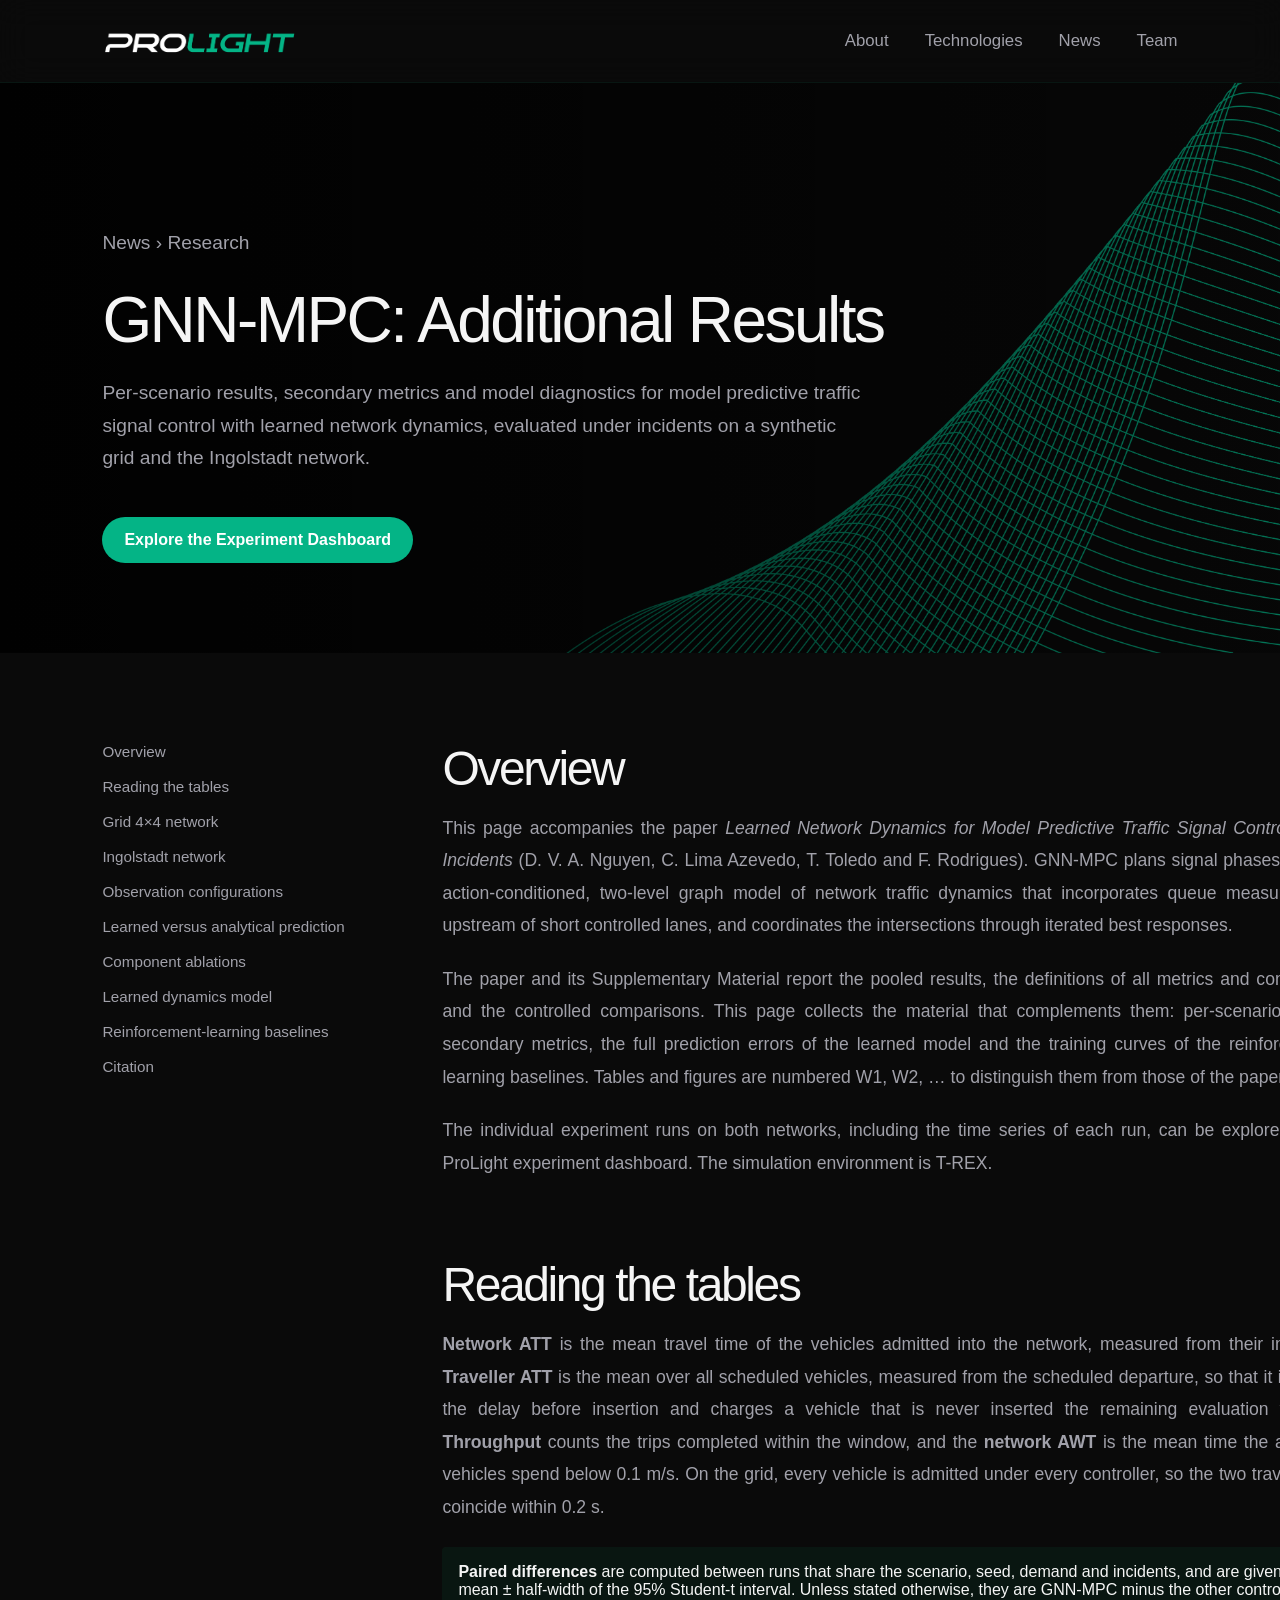
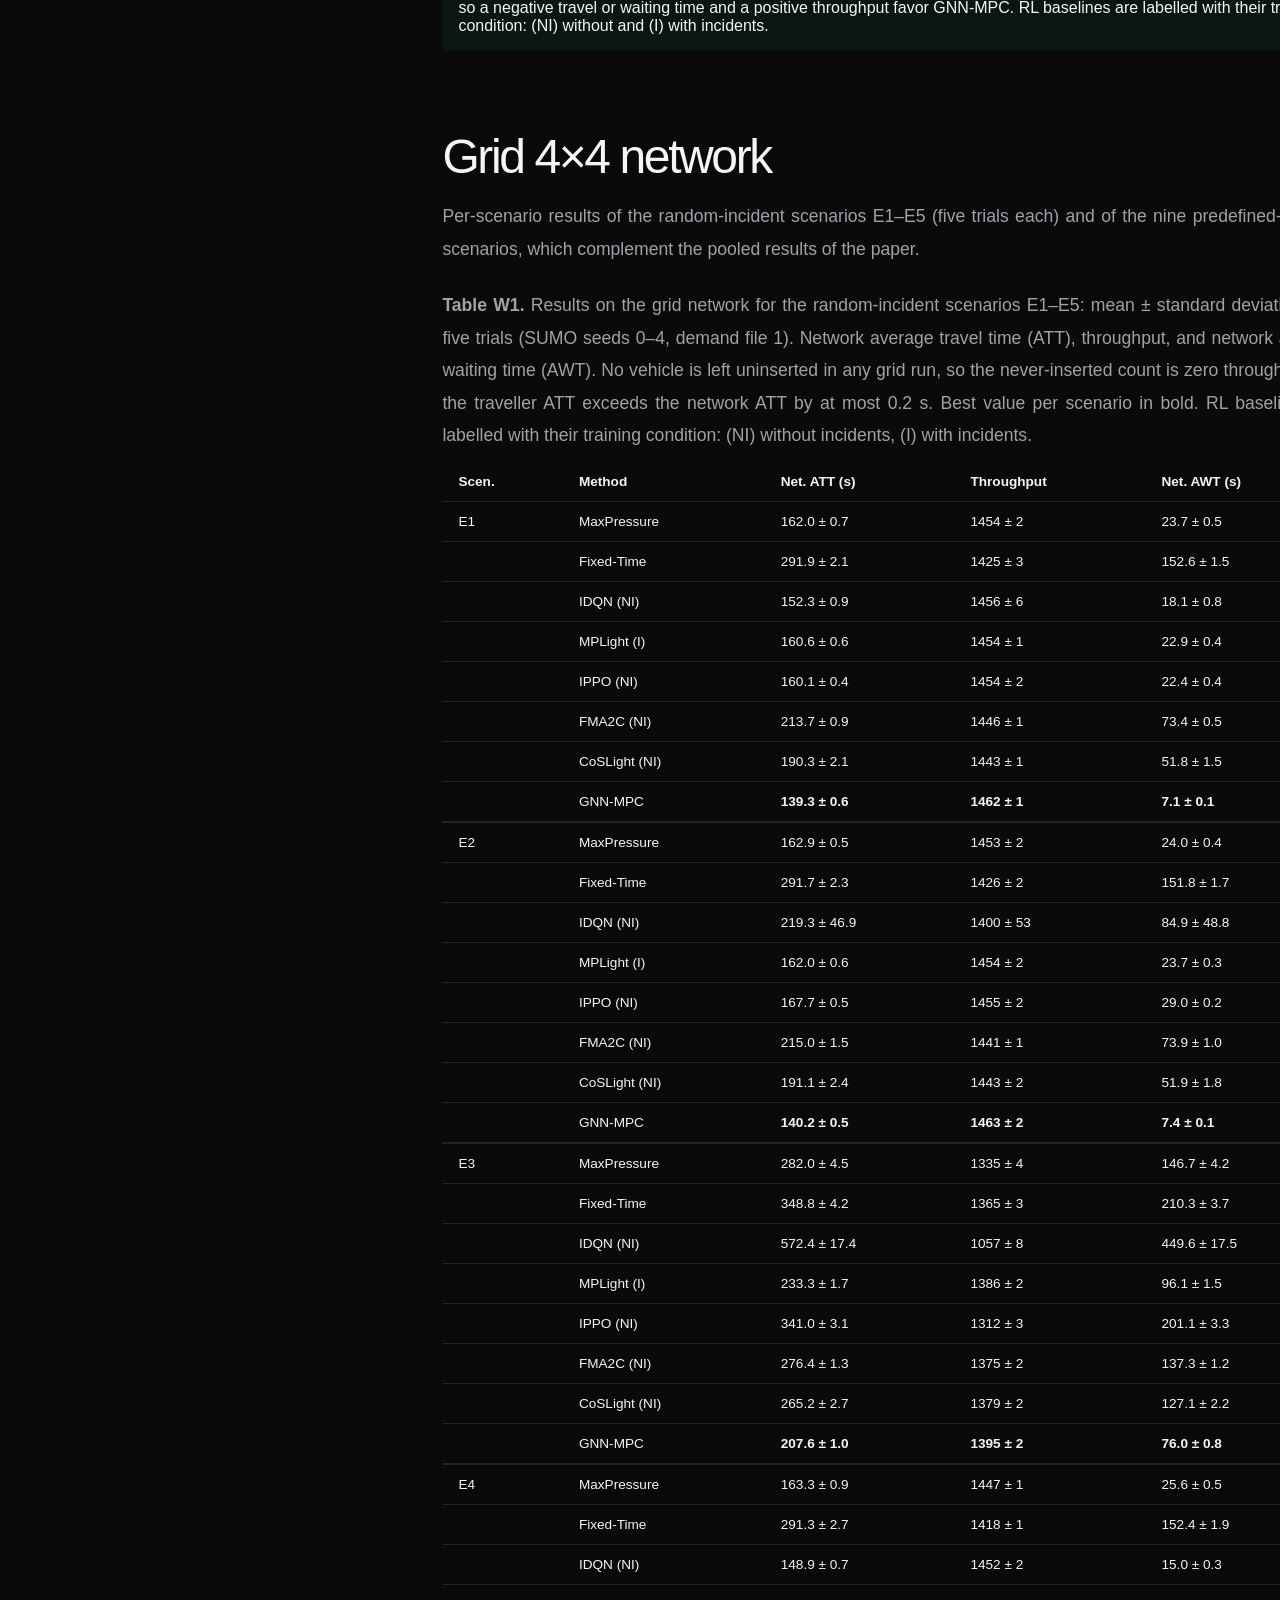
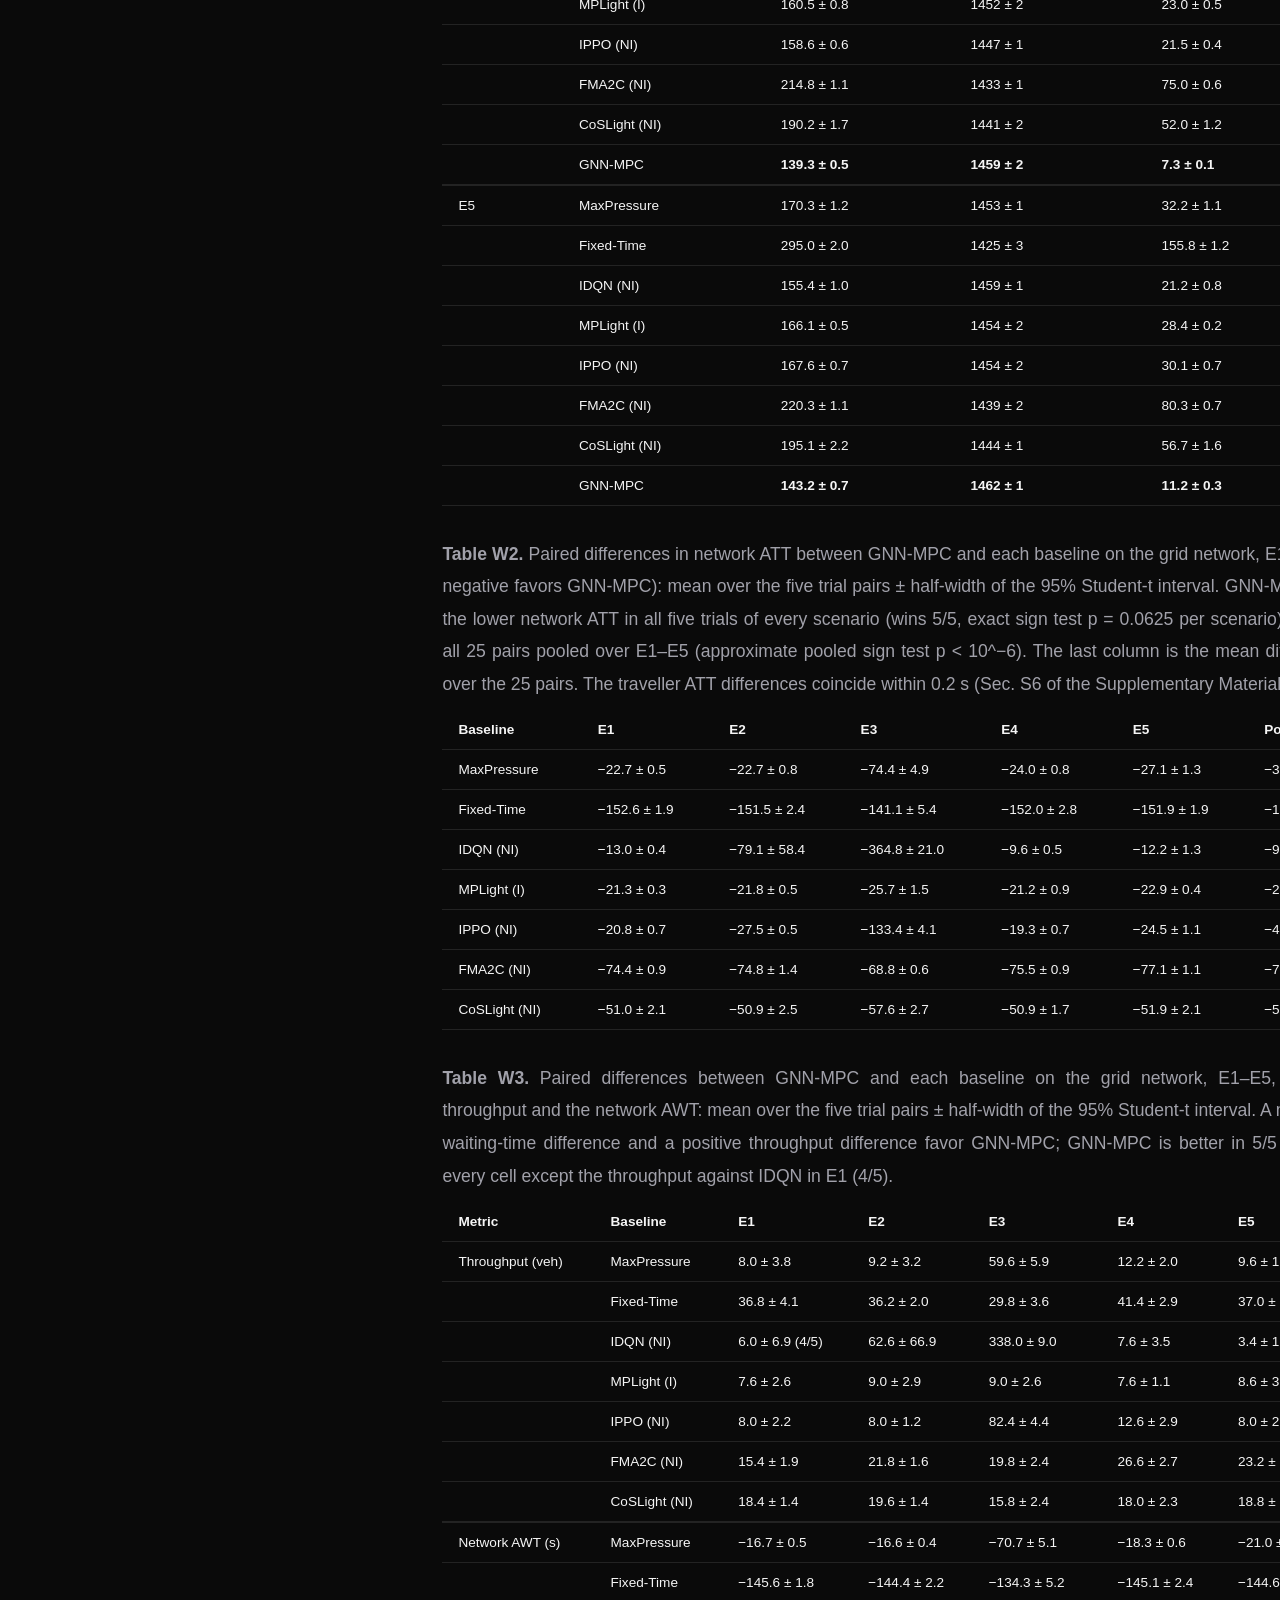
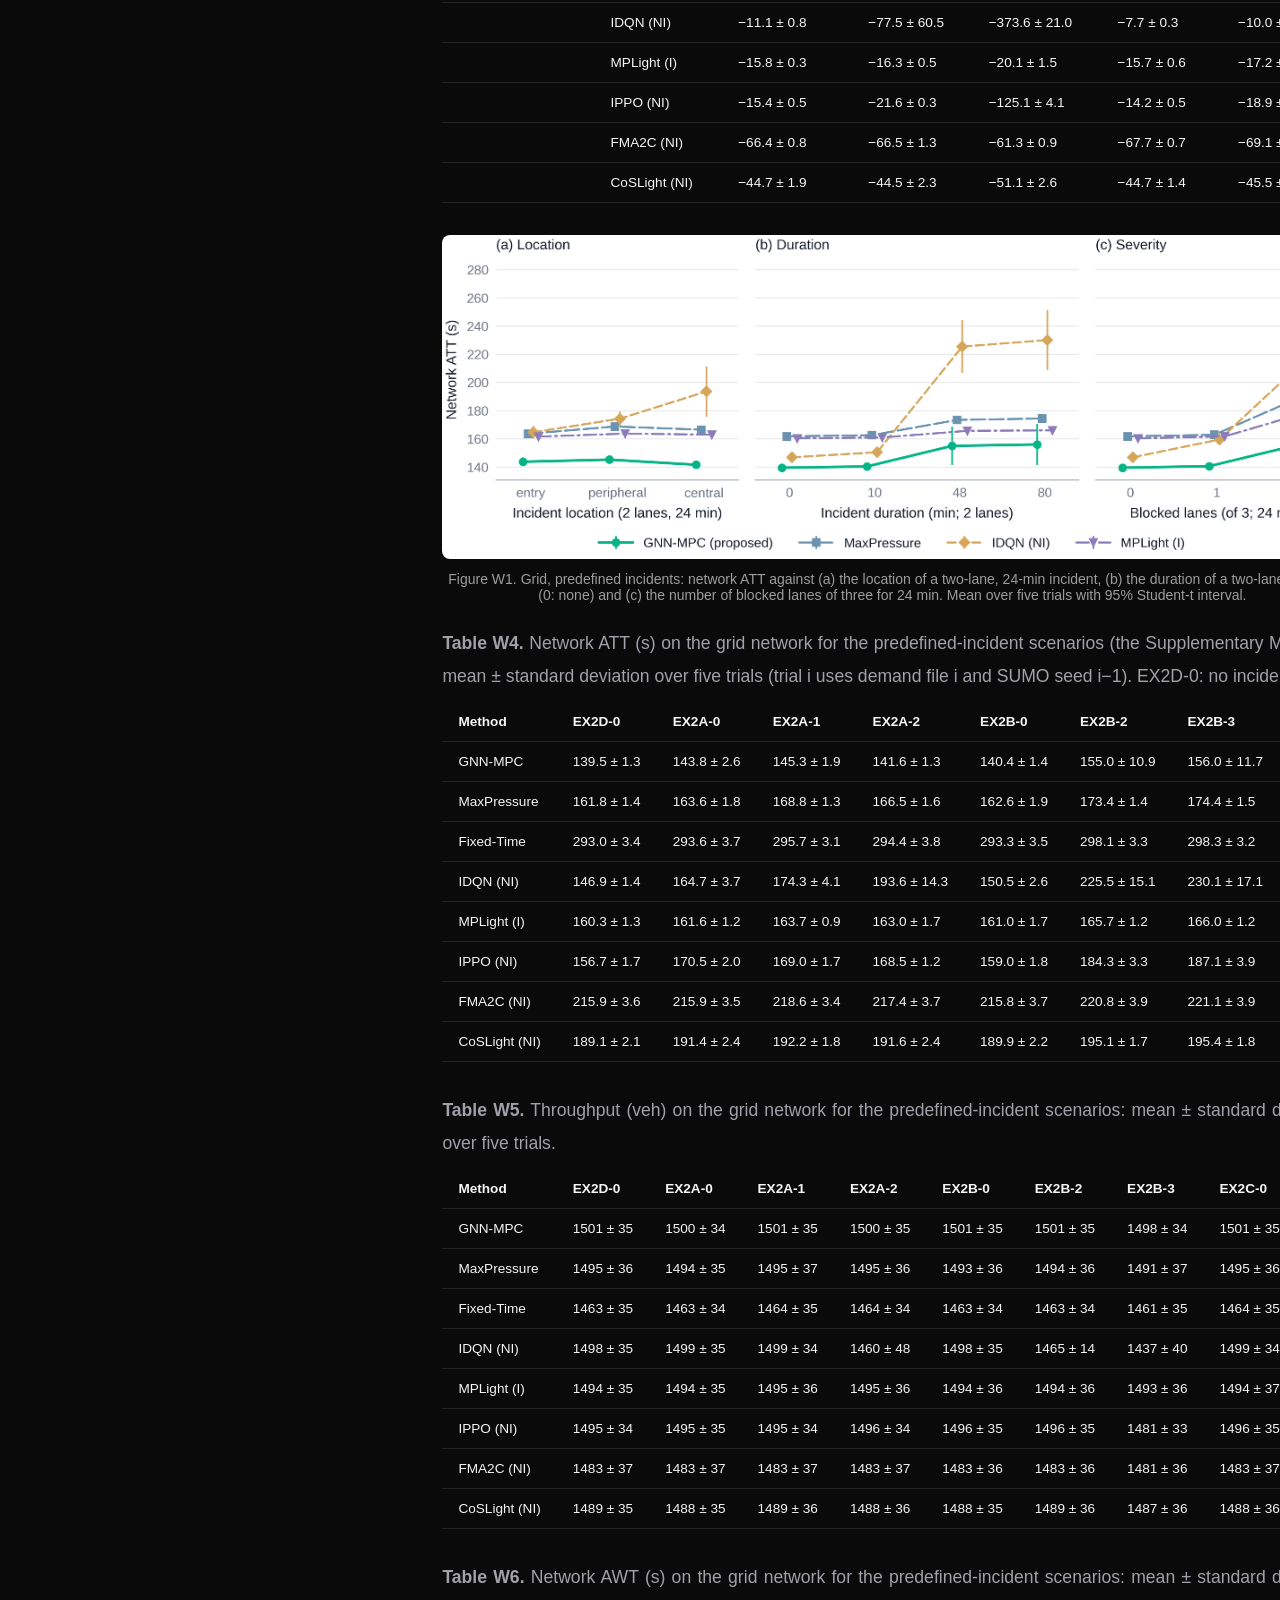
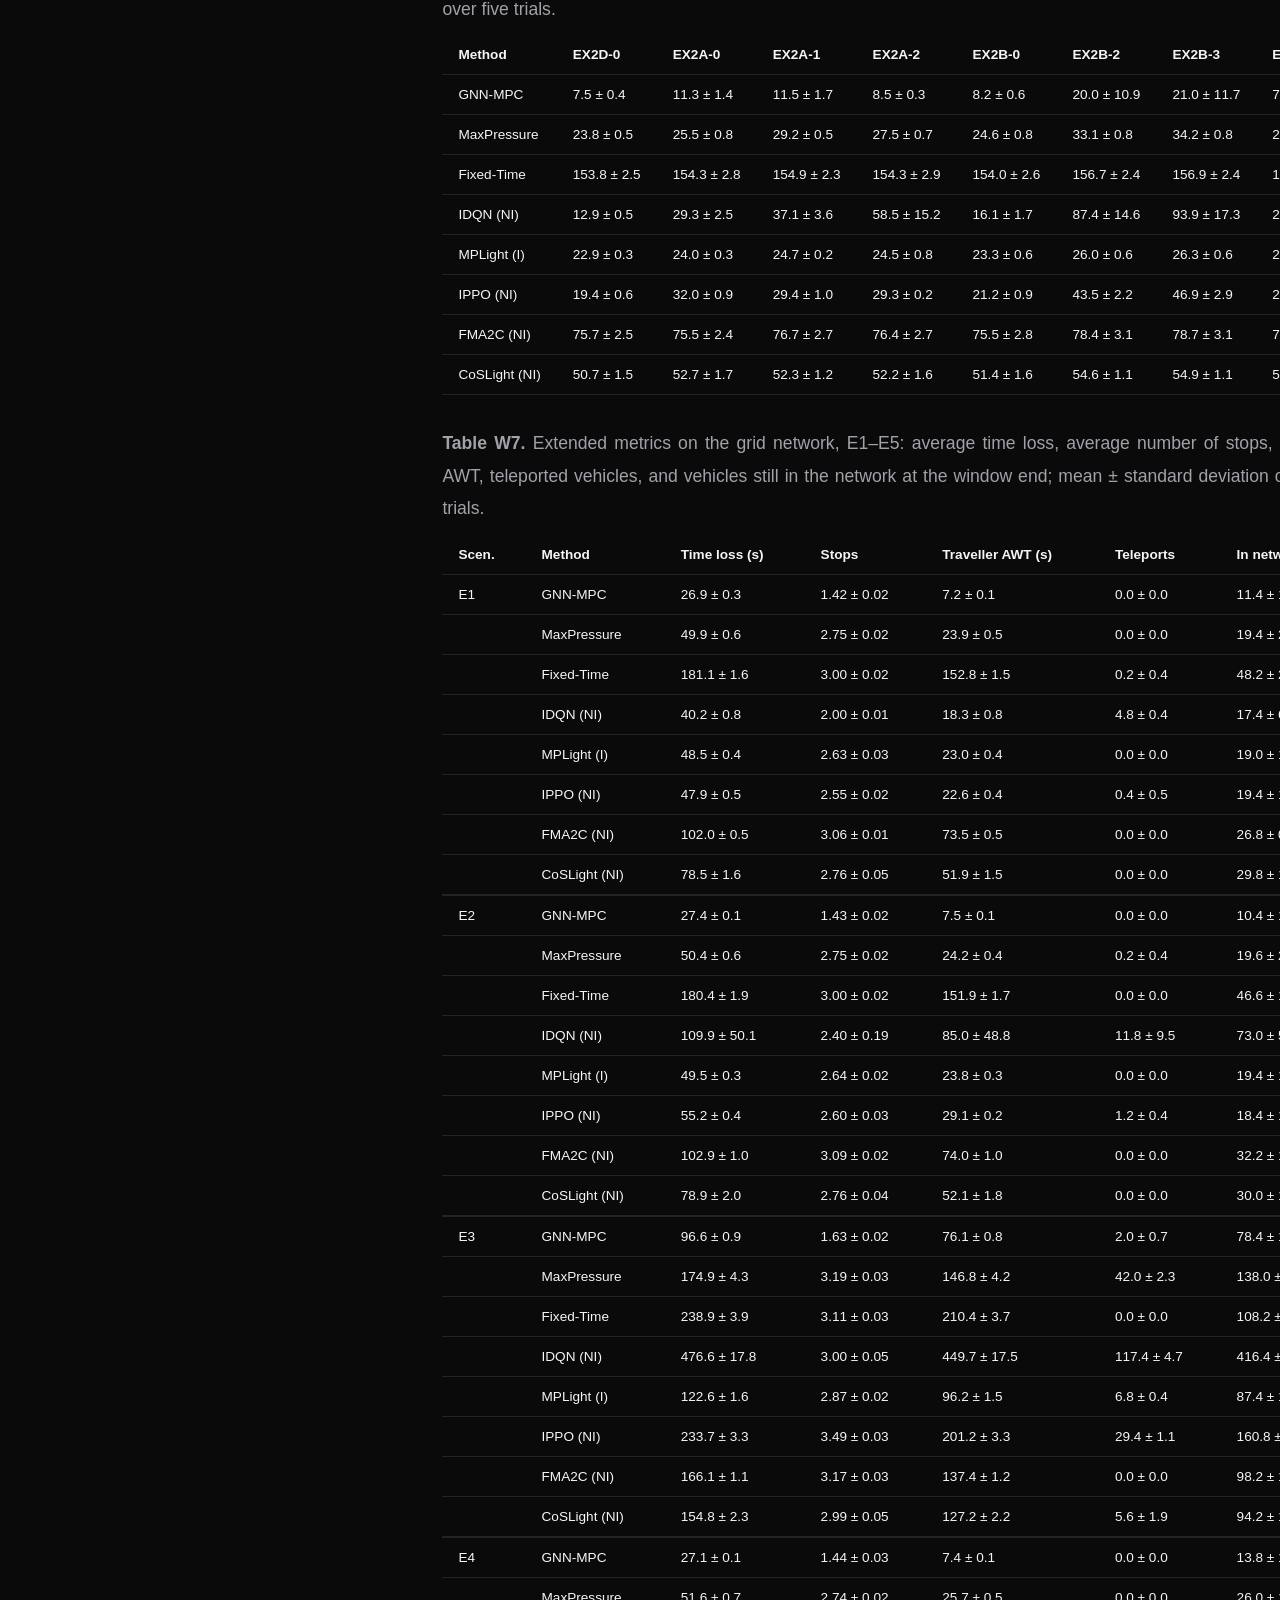
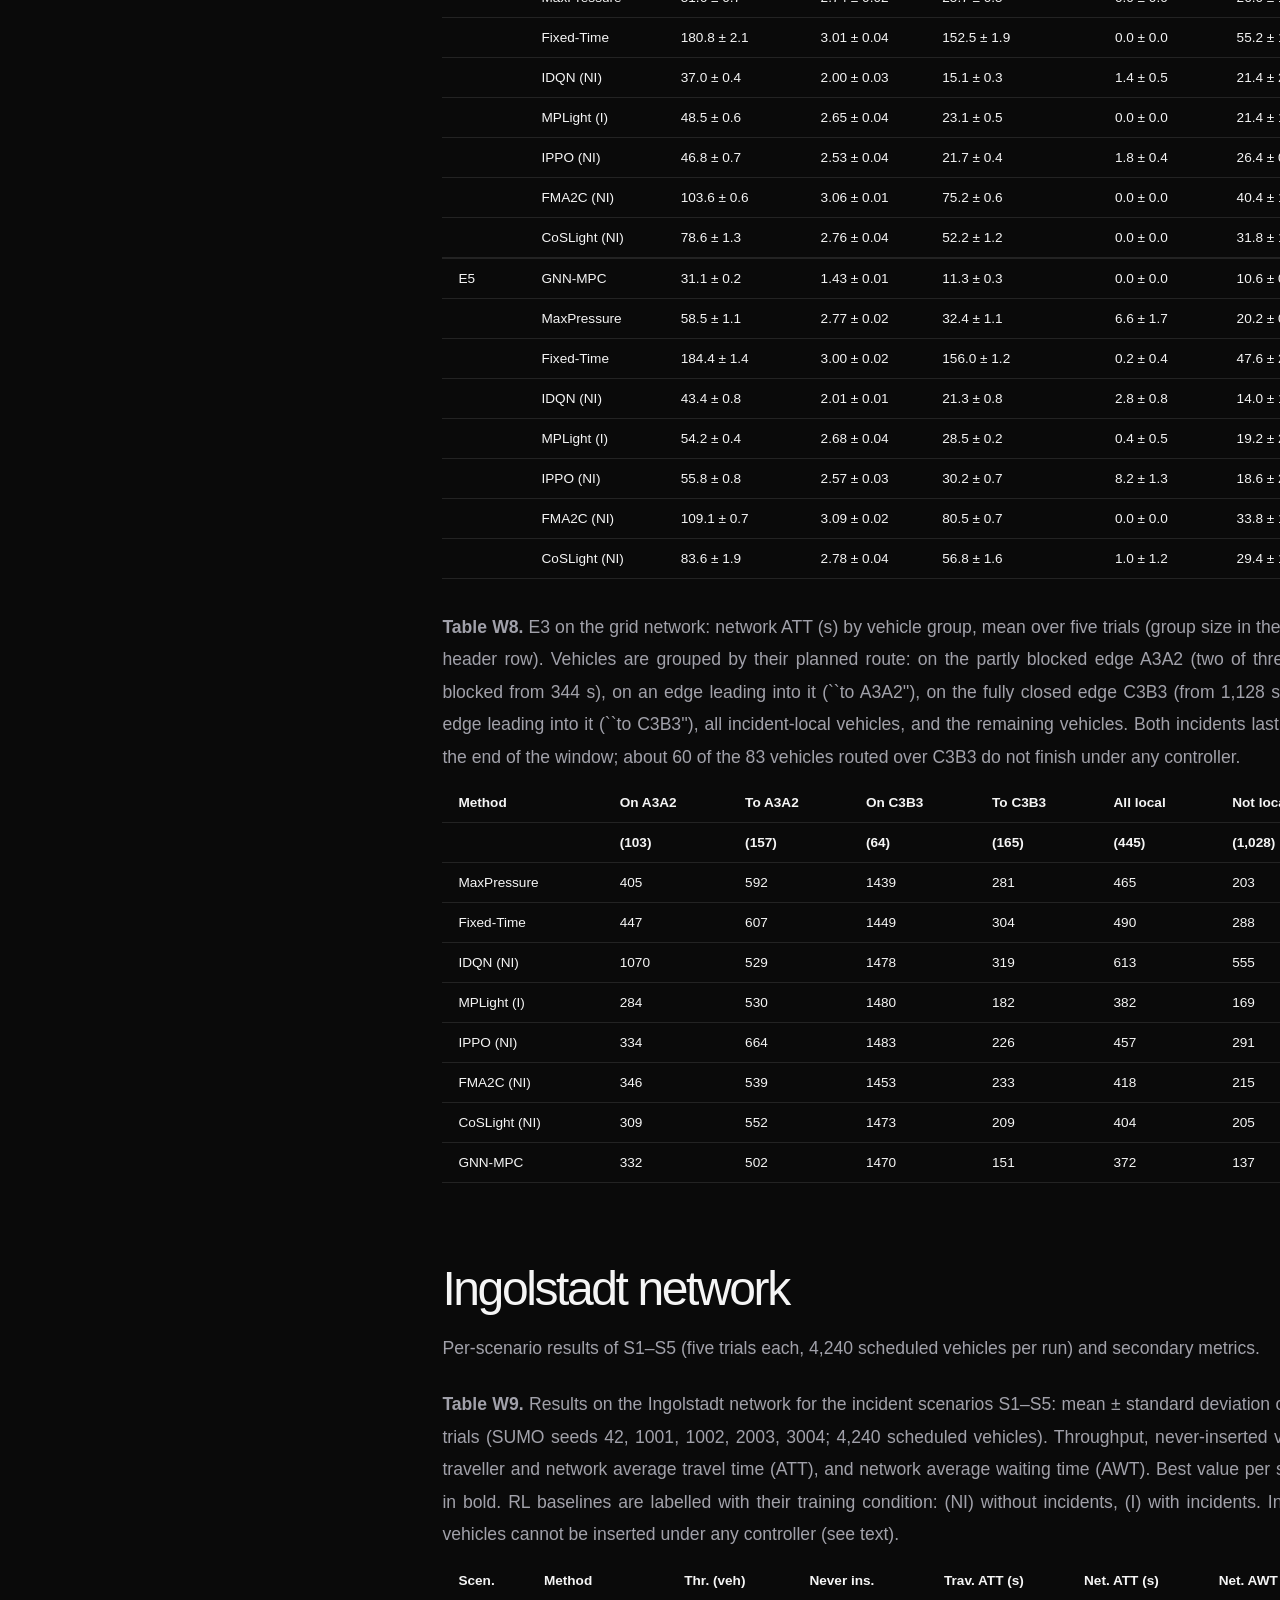
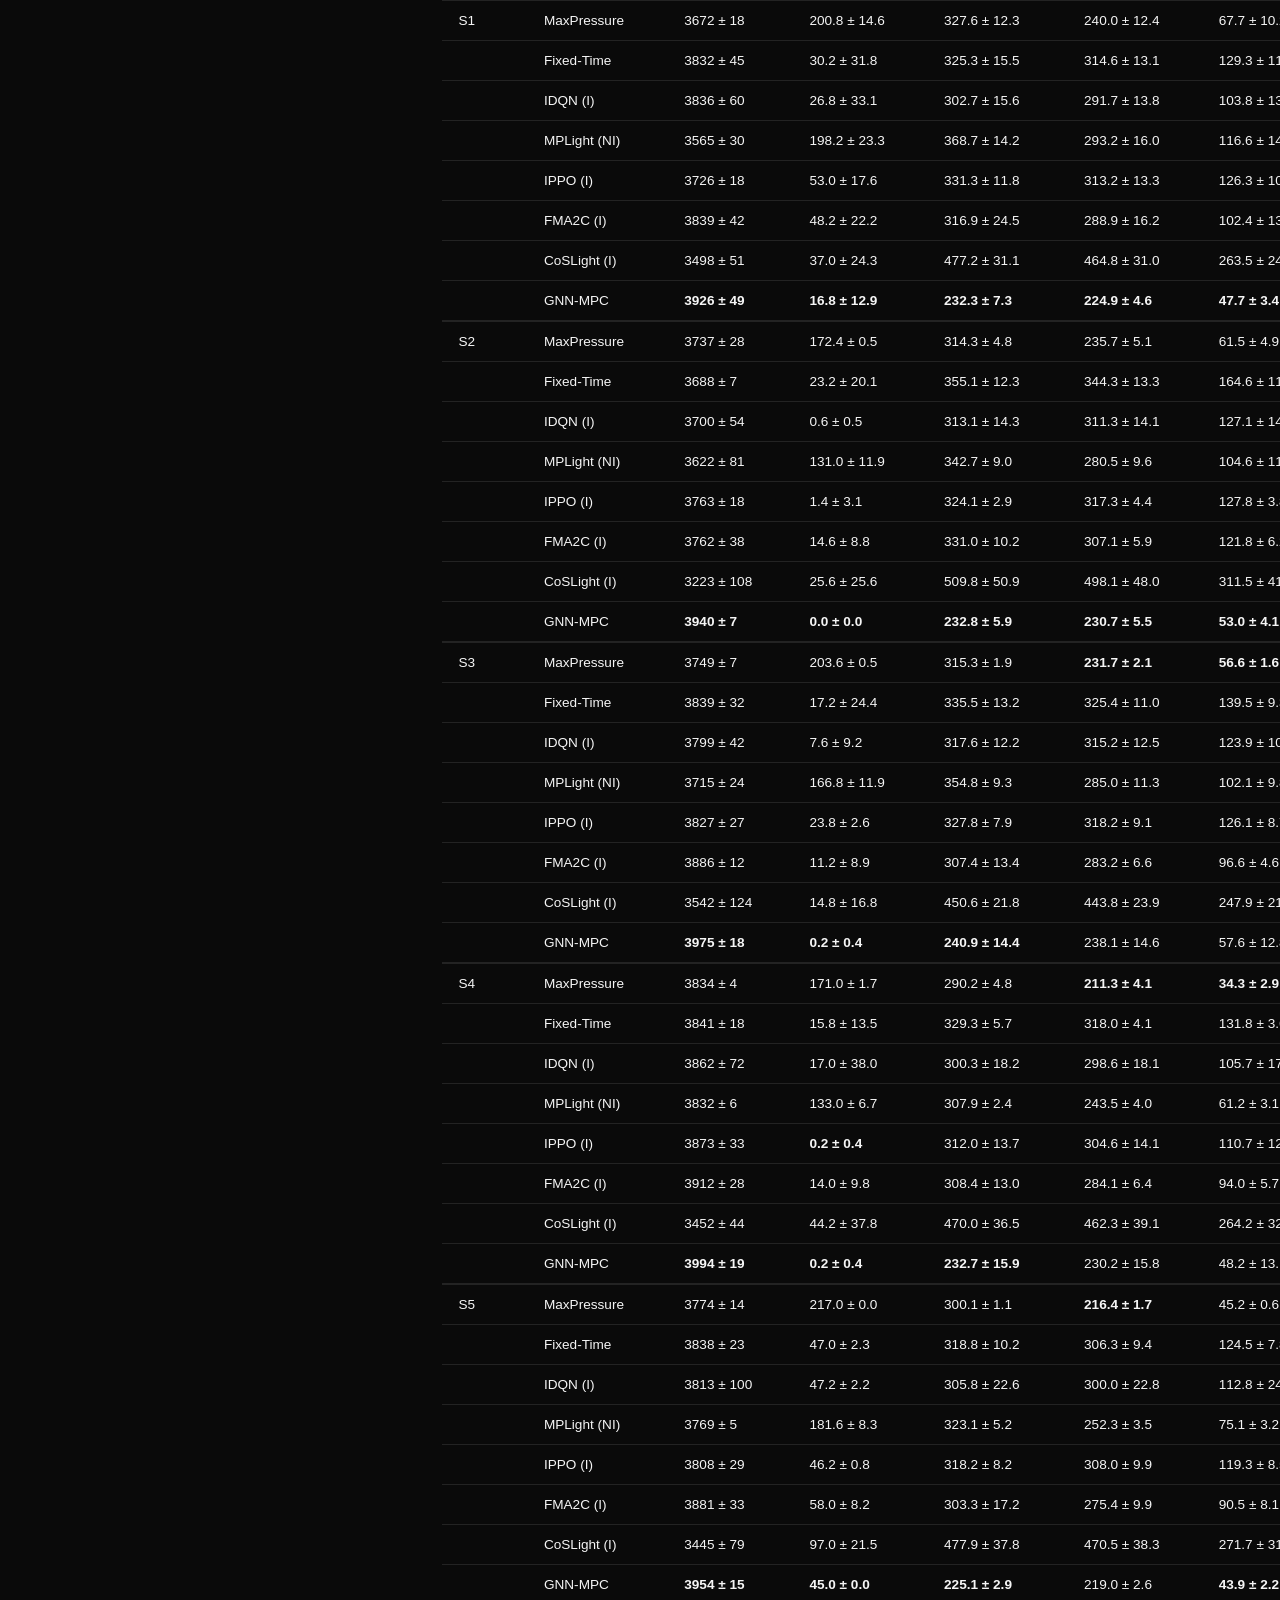
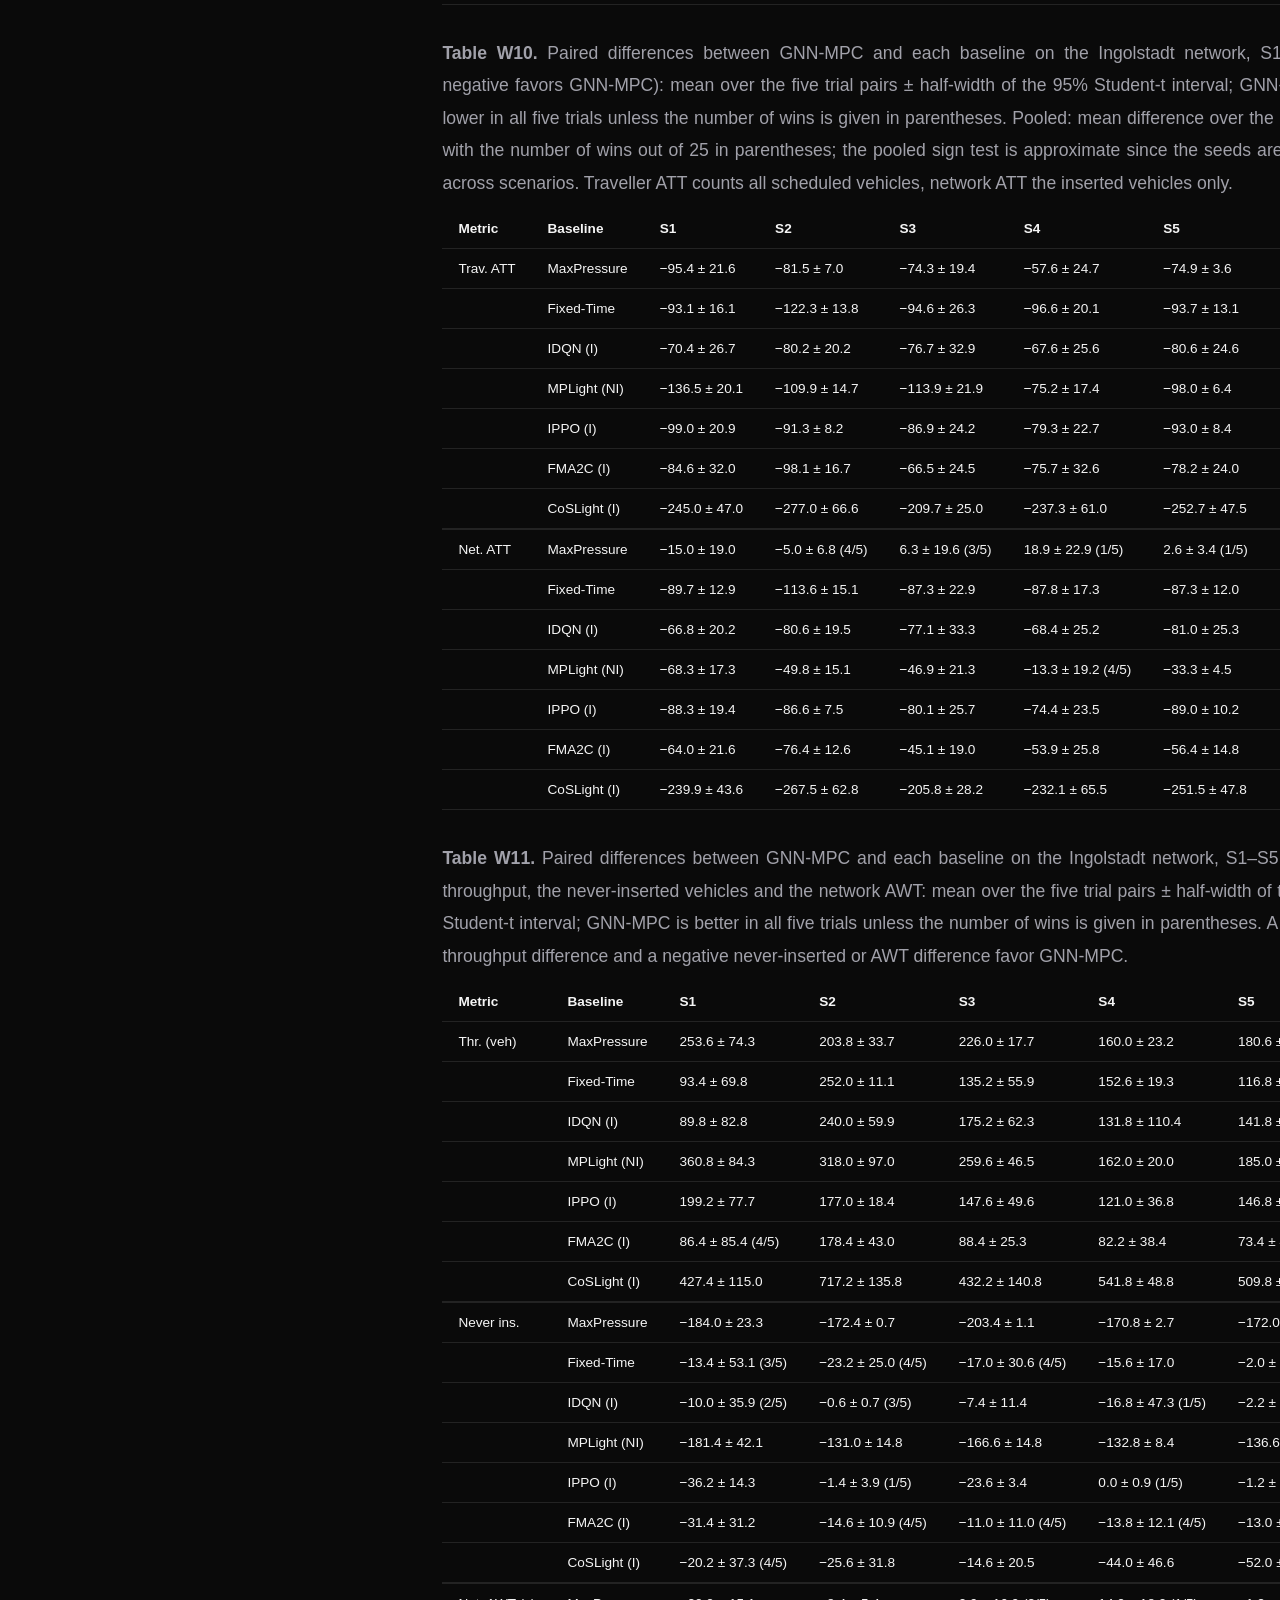
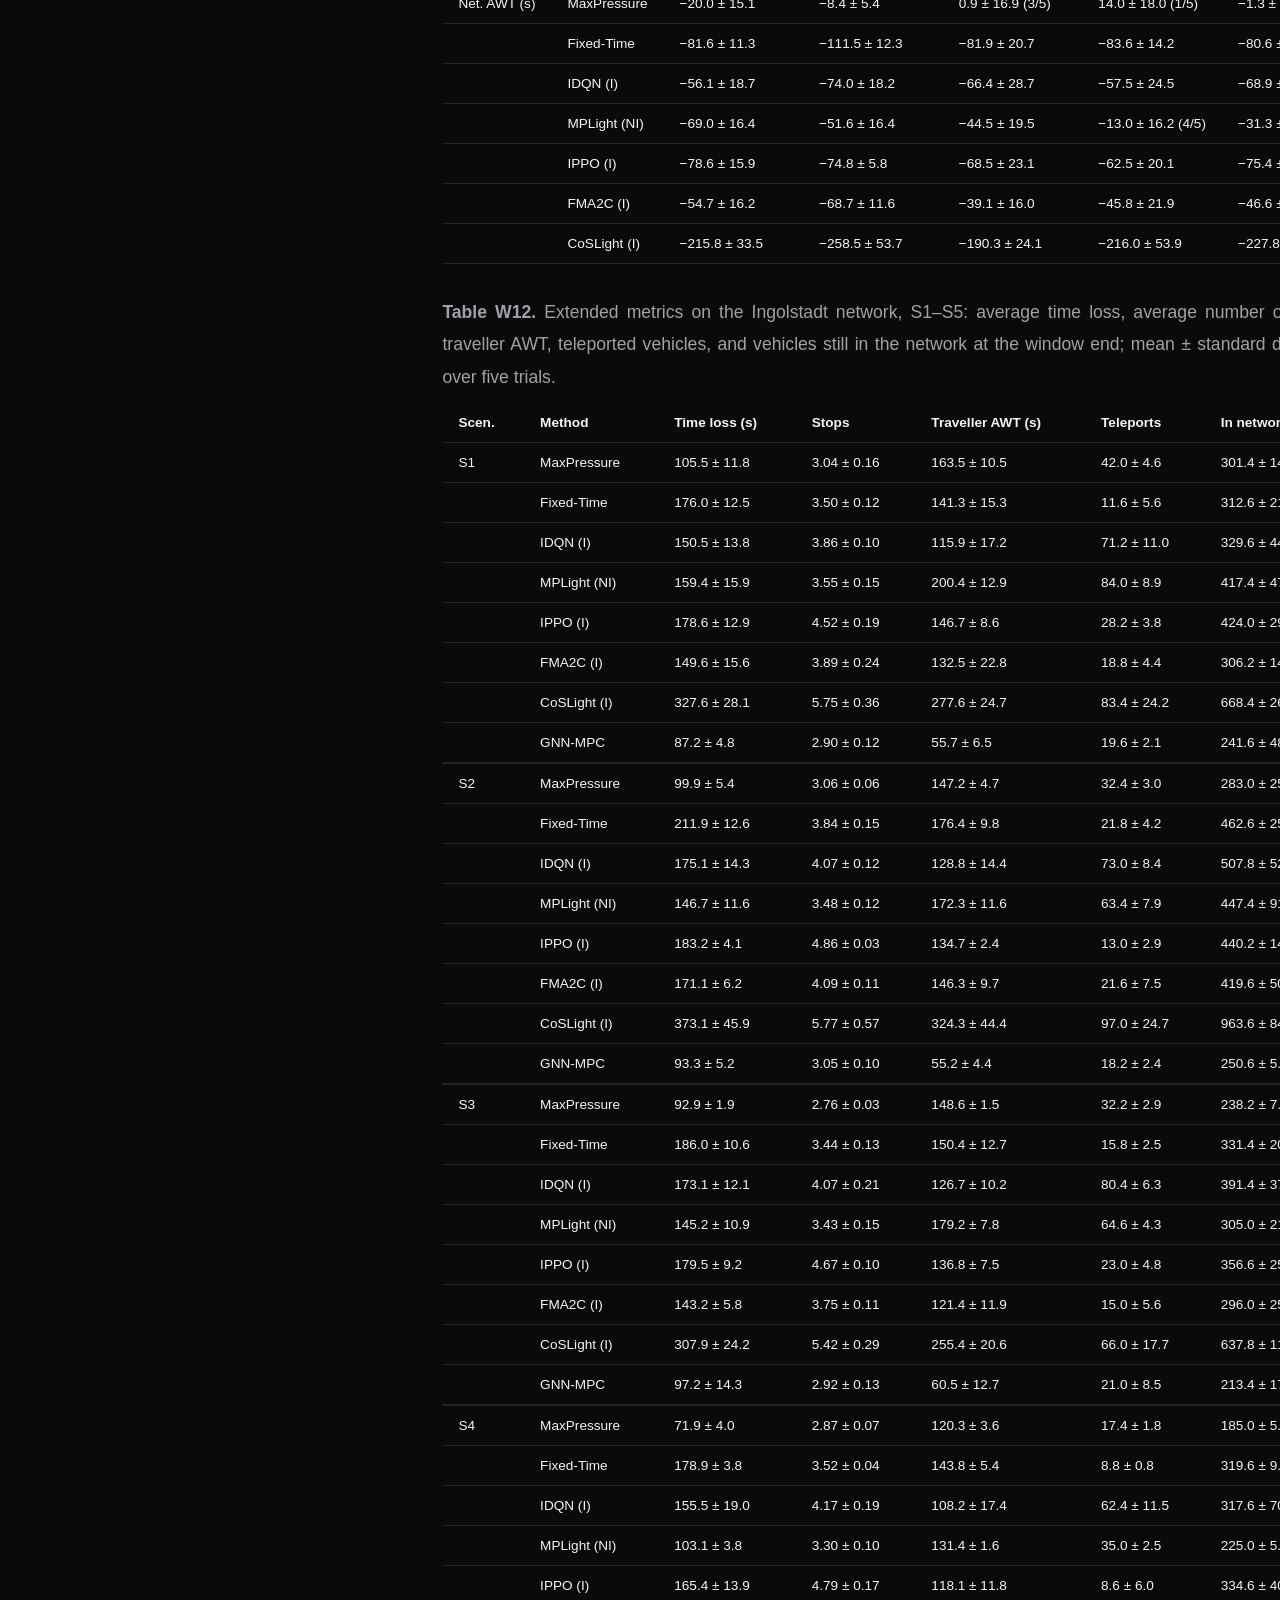
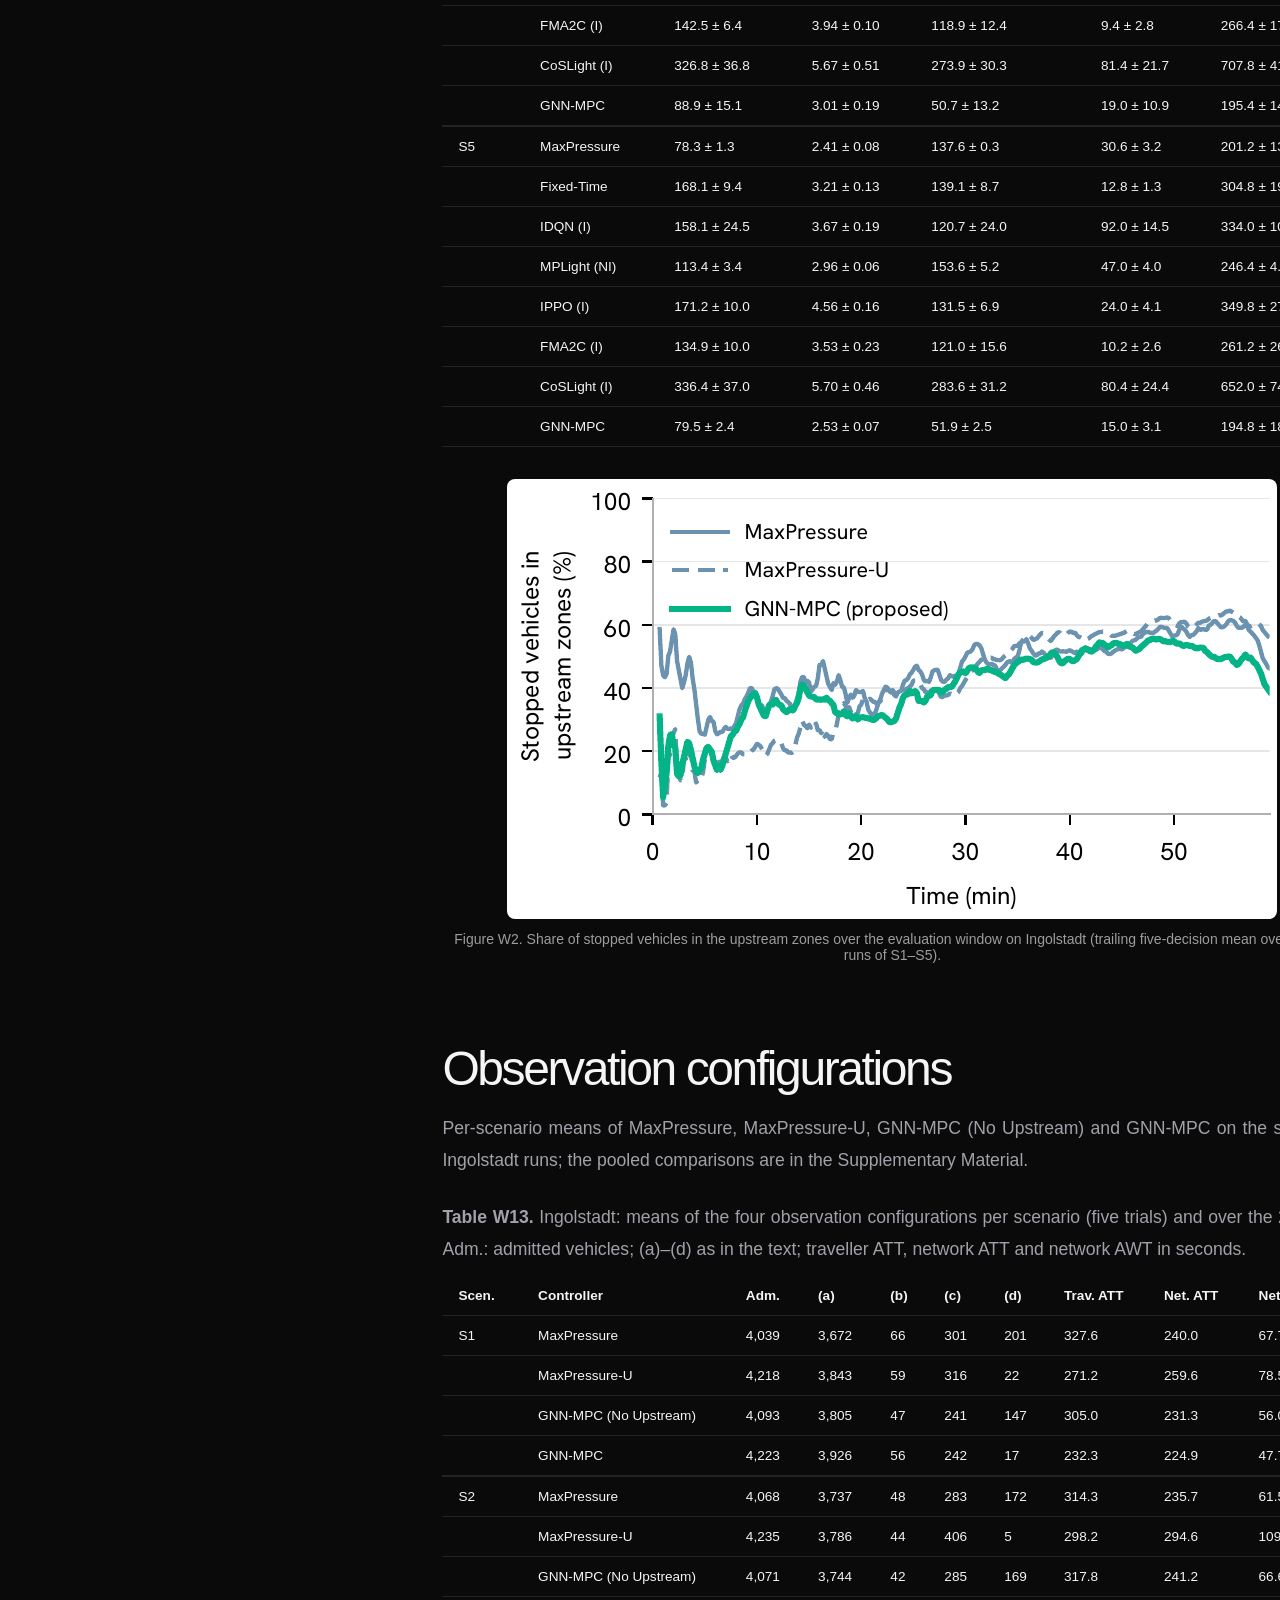
==== commit 904b83b4: "Update index.html" ====
--- a/news/gnn_mpc/index.html
+++ b/news/gnn_mpc/index.html
@@ -226,7 +226,7 @@
 </tbody></table>
 </div>
 <figure class="blog-figure" id="fig-grid_ex2">
-  <img src="/assets/blog/gnn-mpc/fig05_grid_predefined.png" alt="Grid, predefined incidents: network ATT against (a) the location of a two-lane, 24-min incident, (b) the duration of a t">
+  <img src="/assets/blog/fig05_grid_predefined.png" alt="Grid, predefined incidents: network ATT against (a) the location of a two-lane, 24-min incident, (b) the duration of a t">
   <figcaption>Figure W1. Grid, predefined incidents: network ATT against (a) the location of a two-lane, 24-min incident, (b) the duration of a two-lane incident (0: none) and (c) the number of blocked lanes of three for 24 min. Mean over five trials with 95% Student-t interval.</figcaption>
 </figure>
 <div class="blog-table-wrap" id="tab-app_grid_ex2_att">
@@ -500,7 +500,7 @@
 </tbody></table>
 </div>
 <figure class="blog-figure" id="fig-hidden_queue">
-  <img src="/assets/blog/gnn-mpc/fig_hidden_queue.png" alt="Share of stopped vehicles in the upstream zones over the evaluation window on Ingolstadt (trailing five-decision mean ov">
+  <img src="/assets/blog/fig_hidden_queue.png" alt="Share of stopped vehicles in the upstream zones over the evaluation window on Ingolstadt (trailing five-decision mean ov">
   <figcaption>Figure W2. Share of stopped vehicles in the upstream zones over the evaluation window on Ingolstadt (trailing five-decision mean over the 25 runs of S1–S5).</figcaption>
 </figure>
       </section>
@@ -657,11 +657,11 @@
         <h2>Learned dynamics model</h2>
         <p>Feature construction, prediction errors of all targets, and the behavior of the mixture-of-experts gate.</p>
 <figure class="blog-figure" id="fig-net_level_node">
-  <img src="/assets/blog/gnn-mpc/Network_GNN_features_prolight.png" alt="Construction of the network-level node feature x^net_v(t), comprising lagged dynamics, incident descriptors, and static ">
+  <img src="/assets/blog/Network_GNN_features_prolight.png" alt="Construction of the network-level node feature x^net_v(t), comprising lagged dynamics, incident descriptors, and static ">
   <figcaption>Figure W3. Construction of the network-level node feature x^net_v(t), comprising lagged dynamics, incident descriptors, and static context.</figcaption>
 </figure>
 <figure class="blog-figure" id="fig-lane_level_node">
-  <img src="/assets/blog/gnn-mpc/Edited_feature_edge_prolight.png" alt="Construction of the lane-level node feature x^lane_ell(t), comprising lagged lane dynamics, lane incident descriptors, l">
+  <img src="/assets/blog/Edited_feature_edge_prolight.png" alt="Construction of the lane-level node feature x^lane_ell(t), comprising lagged lane dynamics, lane incident descriptors, l">
   <figcaption>Figure W4. Construction of the lane-level node feature x^lane_ell(t), comprising lagged lane dynamics, lane incident descriptors, lane static context, and network-level predictive context.</figcaption>
 </figure>
 <div class="blog-table-wrap" id="tab-input_sizes">
@@ -763,11 +763,11 @@
 <h3>Gate behavior</h3>
 <p>The gate γ of the network-level mixture of experts is trained through the prediction loss alone, without incident labels (Section IV of the main paper), so whether it separates the regimes is an empirical question; <a href="#fig-gate">Figure W5</a> shows that it does. The one-step γ has a median of 0.0002 (grid) and 0.0007 (Ingolstadt) on normal intersections and of 0.9995 and 1.000 on incident-affected ones, exceeding 0.5 in 5% and 12% of the normal samples against 63% and 90% of the incident-affected ones (<a href="#fig-gate">Figure W5</a>a, d). The gate does not copy the incident flag: aligned to onset, the median γ rises from near zero over 200–300 s, consistent with the gradual build-up of the queue behind the incident (<a href="#fig-gate">Figure W5</a>b, e), whereas at clearance it falls from 0.99 to about zero within two to four steps (<a href="#fig-gate">Figure W5</a>c, f). Not every incident engages the incident expert: γ stays below 0.5 throughout 14 of the 38 grid test incidents, all of them long, and 1 of 18 on Ingolstadt; which expert serves an incident is decided by the prediction loss, and the experts' names describe what they predominantly handle rather than a constraint imposed in training.</p>
 <figure class="blog-figure" id="fig-gate">
-  <img src="/assets/blog/gnn-mpc/fig09_gate-moe.png" alt="Gate value γ of the network-level mixture of experts (γ = 1: incident expert only) on the test episodes, grid (top) and ">
+  <img src="/assets/blog/fig09_gate-moe.png" alt="Gate value γ of the network-level mixture of experts (γ = 1: incident expert only) on the test episodes, grid (top) and ">
   <figcaption>Figure W5. Gate value γ of the network-level mixture of experts (γ = 1: incident expert only) on the test episodes, grid (top) and Ingolstadt (bottom). (a, d) One-step γ on normal and incident-affected intersections; bar: interquartile range, tick: median. (b, e) γ aligned to incident onset and (c, f) to clearance, for incidents that clear within the episode; thin lines: single incidents, thick: median, dashed: mean, each step counted only while it belongs to the aligned incident. Grid: 20 episodes, 38 incidents (17 cleared); Ingolstadt: 2,000 sampled states from 40 episodes in (d), 16 episodes with 18 incidents (13 cleared) in (e, f). Shaded amber: incident period.</figcaption>
 </figure>
 <figure class="blog-figure" id="fig-incident_onestep">
-  <img src="/assets/blog/gnn-mpc/fig10_incident-onestep.png" alt="Observed queue and one-step prediction of the lane-level model on two incident lanes of one Ingolstadt test episode unde">
+  <img src="/assets/blog/fig10_incident-onestep.png" alt="Observed queue and one-step prediction of the lane-level model on two incident lanes of one Ingolstadt test episode unde">
   <figcaption>Figure W6. Observed queue and one-step prediction of the lane-level model on two incident lanes of one Ingolstadt test episode under MaxPressure control (single episode). (a) A 470 s incident through which traffic continues to pass; (b) a lane fully blocked for 1,490 s. Shaded amber: incident period. On the blocked lane the observed queue grows in steps and reaches 16 veh before clearance; the one-step prediction follows the onset and the clearance but exceeds the observed queue throughout the incident (mean signed error +3.6 veh), whereas on the passable lane it falls short of it (−1.5 veh).</figcaption>
 </figure>
       </section>
@@ -793,15 +793,15 @@
 </tbody></table>
 </div>
 <figure class="blog-figure" id="fig-lc_grid">
-  <img src="/assets/blog/gnn-mpc/grid_4x4_training.png" alt="Learning curves of the RL baselines on the grid network: network ATT per training episode and running mean over 5% of th">
+  <img src="/assets/blog/grid_4x4_training.png" alt="Learning curves of the RL baselines on the grid network: network ATT per training episode and running mean over 5% of th">
   <figcaption>Figure W7. Learning curves of the RL baselines on the grid network: network ATT per training episode and running mean over 5% of the episodes, trained without (NI) and with (I) incidents. The ATT is measured on the training episodes themselves; episodes of the I condition contain incidents and those of the NI condition do not, so that only the course of the two curves, not their level, is comparable. The conditions are compared on the evaluation scenarios in Sec. S4 of the Supplementary Material.</figcaption>
 </figure>
 <figure class="blog-figure" id="fig-lc_ingol">
-  <img src="/assets/blog/gnn-mpc/ingolstadt21_training.png" alt="Learning curves of the RL baselines on the Ingolstadt network, as in Figure W7. The curve of IDQN (I) is taken from a re">
+  <img src="/assets/blog/ingolstadt21_training.png" alt="Learning curves of the RL baselines on the Ingolstadt network, as in Figure W7. The curve of IDQN (I) is taken from a re">
   <figcaption>Figure W8. Learning curves of the RL baselines on the Ingolstadt network, as in <a href="#fig-lc_grid">Figure W7</a>. The curve of IDQN (I) is taken from a re-run with the same seed and configuration, because the per-episode records of the evaluated run were not retained; the evaluated policy is that of the original run.</figcaption>
 </figure>
 <figure class="blog-figure" id="fig-inc_location">
-  <img src="/assets/blog/gnn-mpc/incident_location_grid.png" alt="Locations of the predefined incidents on the grid network.">
+  <img src="/assets/blog/incident_location_grid.png" alt="Locations of the predefined incidents on the grid network.">
   <figcaption>Figure W9. Locations of the predefined incidents on the grid network.</figcaption>
 </figure>
       </section>
